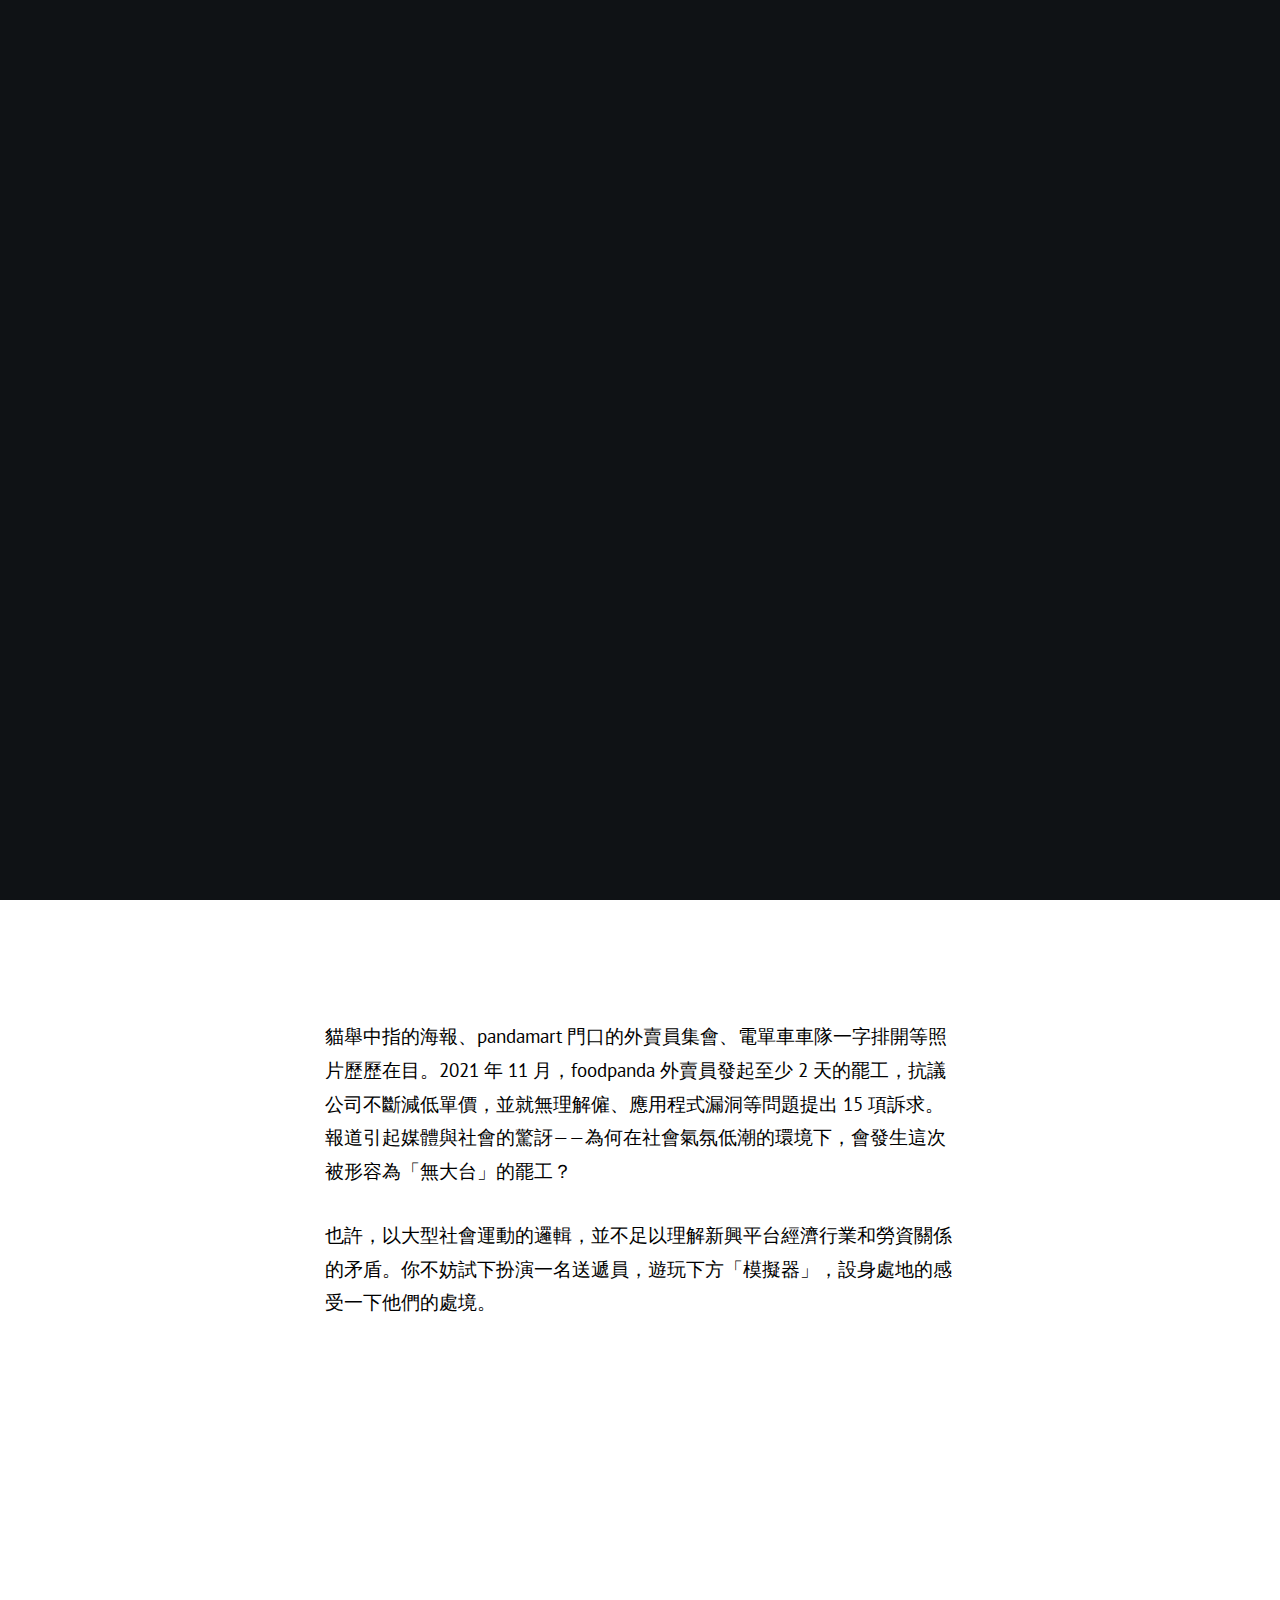
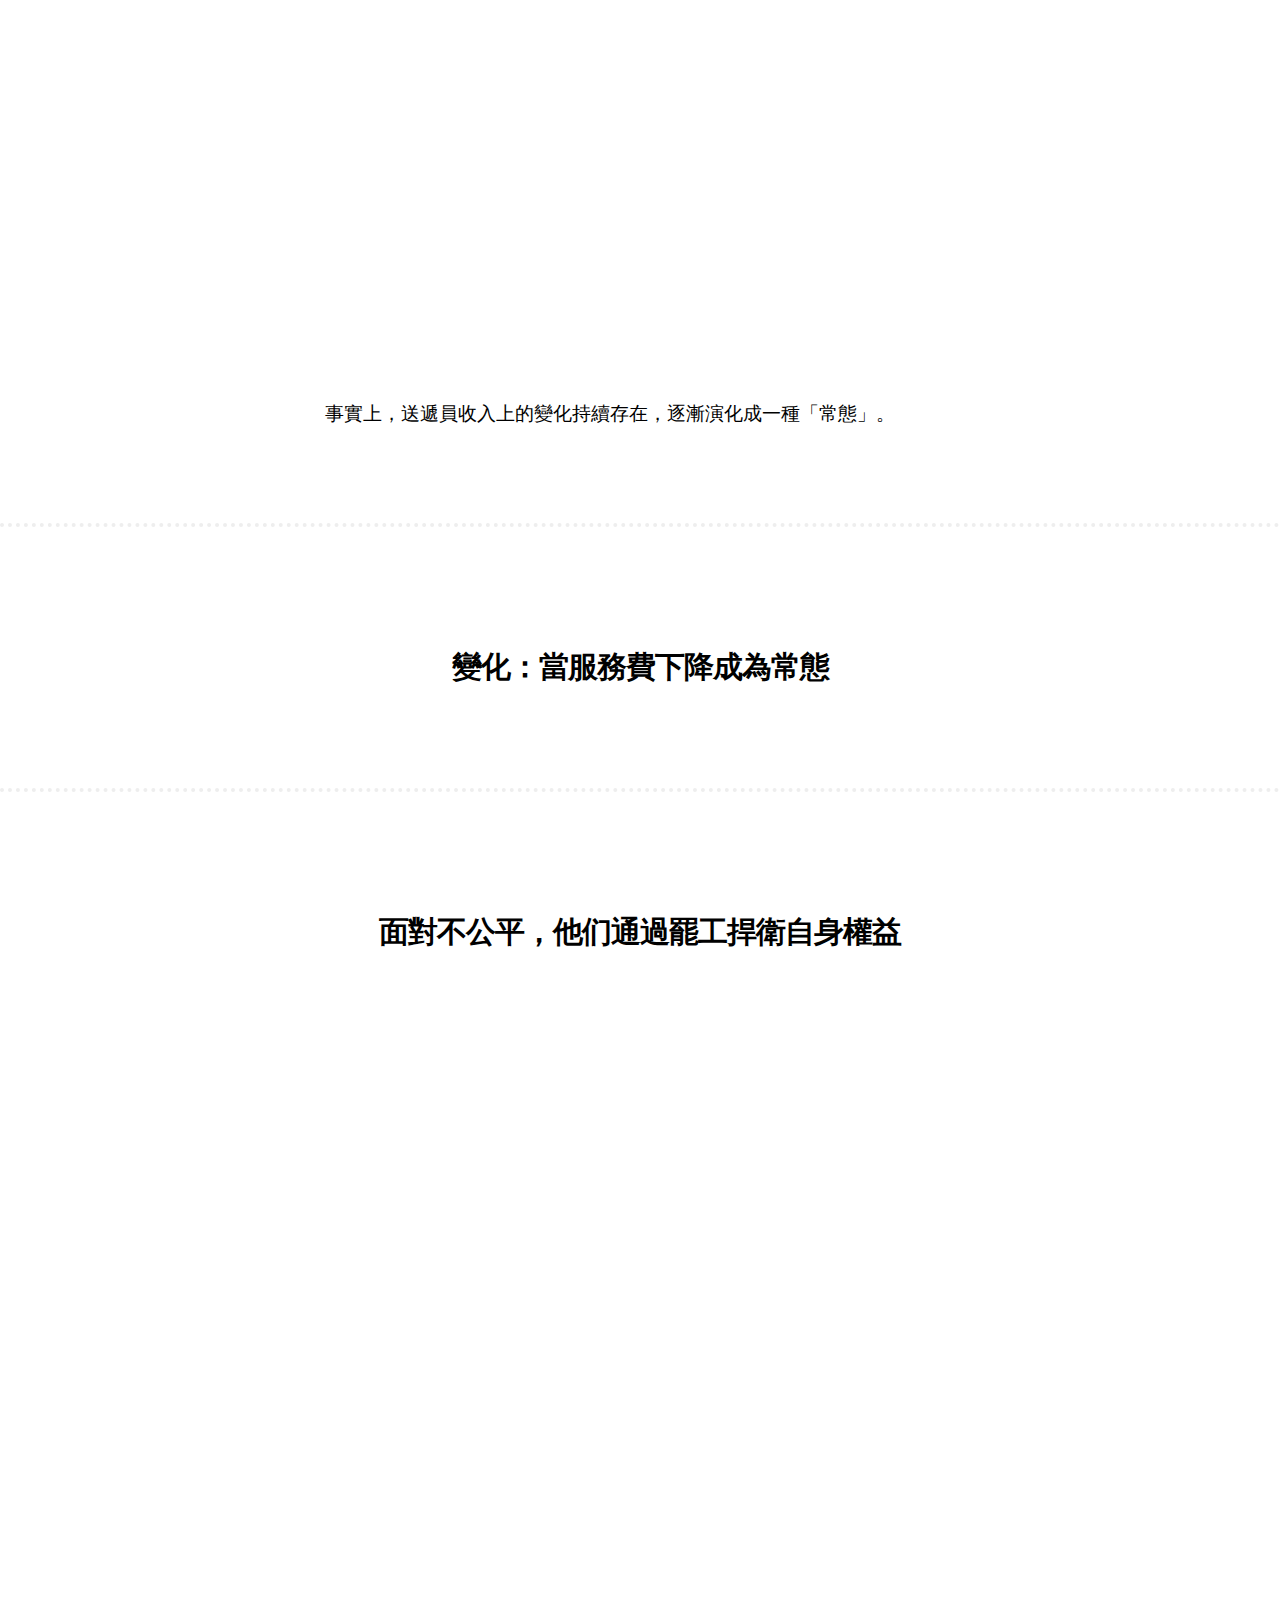
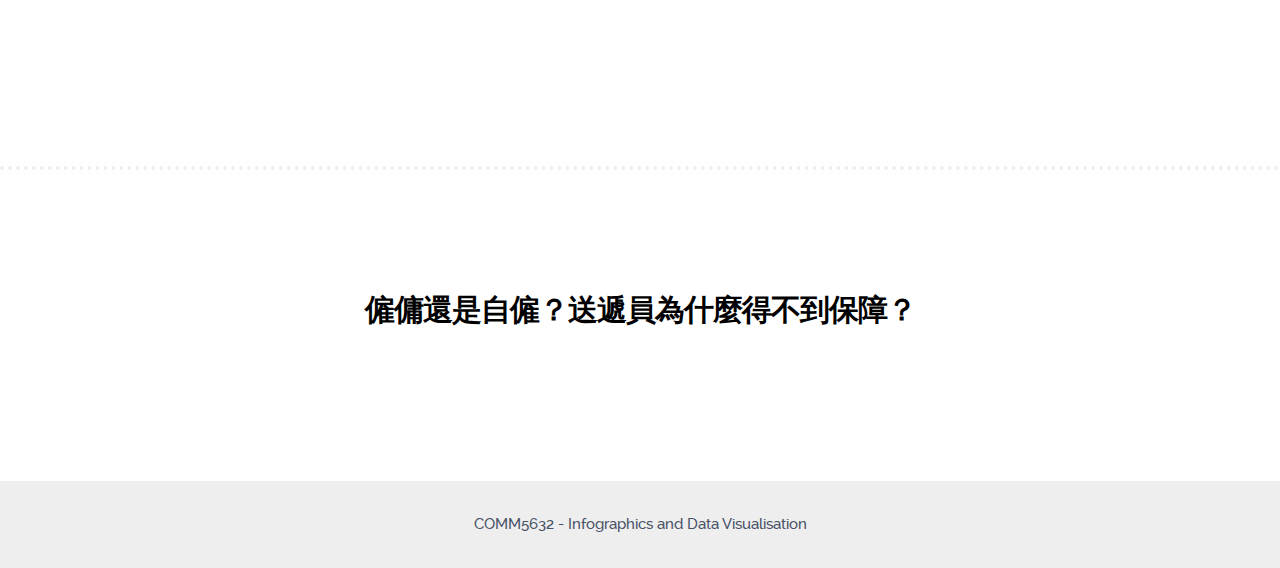
==== index.html @ 18349837 "Update index.html" ====
<!DOCTYPE html>
<html class="no-js" lang="en">

<head>

	<meta charset="utf-8">
	<title>僱傭還是自僱？香港外賣送遞員的辛酸淚 - COMM5631</title>

	<meta name="author" content="Randy Lin">
	<meta property="og:site_name" content="Data Story">
	<meta property="og:url"
		content="http://datastory.hkbu.edu.hk/2020/aftermath-chinas-cinemas-under-the-shadow-of-the-pandemic" />
	<meta property="og:type" content="website" />
	<meta property="og:title" content="Telling China's Story Well: Chinese Foreign Ministry Spokesperson on Twitter" />
	<meta property="og:description" content="By LIN Zhihuai" />
	<meta property="og:image"
		content="http://datastory.hkbu.edu.hk/2020/aftermath-chinas-cinemas-under-the-shadow-of-the-pandemic/images/cover.jpg" />
	<meta property="fb:app_id" content="656705894984384" />
	<meta name="viewport" content="width=device-width, initial-scale=1, maximum-scale=1">
	<meta property="article:published_time" content="2021-10-27T12:34:00+00:00" />

	<link rel="stylesheet" href="css/base.css">
	<link rel="stylesheet" href="css/main.css">
	<link rel="stylesheet" href="css/vendor.css">
	<link rel="stylesheet" type="text/css" href="css/zoom.css">
	<link rel="icon" href="favicon.ico" type="image/x-icon">

	<script src="js/modernizr.js"></script>
	<script src="js/embed.js"></script>


</head>

<body id="top">
	<div id="fb-root"></div>
	<script async defer crossorigin="anonymous"
		src="https://connect.facebook.net/en_US/sdk.js#xfbml=1&autoLogAppEvents=1&version=v9.0&appId=1224993834554436"
		nonce="DQpftfJB"></script>
	<header>

		<div class="row">

			<div class="logo">
				<a href="http://www.com.cuhk.edu.hk/en-GB/"></a>
			</div>

			<nav id="main-nav-wrap">
				<ul class="main-navigation">
					<li class="current"><a class="smoothscroll" href="#intro" title="">封面</a></li>
					<li><a class="smoothscroll" href="#one" title="">送遞員模擬</a></li>
					<li><a class="smoothscroll" href="#two" title="">變化</a></li>
					<li><a class="smoothscroll" href="#three" title="">反抗</a></li>
					<li><a class="smoothscroll" href="#four" title="">僱傭還是自僱？</a></li>
				</ul>
			</nav>

			<a class="menu-toggle" href="#"><span>Menu</span></a>

		</div>

	</header>

	<section id="intro">

		<div class="shadow-overlay"></div>

		<div class="intro-content">
			<div class="row">

				<div class="col-twelve">

					<h1>僱傭還是自僱？香港外賣送遞員的辛酸淚</h1>
					<h5>陳沁鈴 林知懷 王語欣 吴笛 徐琳璧</h5>
					<div class="fb-like"
						data-href="http://datastory.hkbu.edu.hk/2020/aftermath-chinas-cinemas-under-the-shadow-of-the-pandemic/"
						data-width="" data-layout="button_count" data-action="like" data-size="small" data-share="true">
					</div>
				</div>

			</div>
		</div>

	</section>

	<section id="one">

		<div class="row section-intro">
			<div class="col-twelve">

				<p class="lead">貓舉中指的海報、pandamart 門口的外賣員集會、電單車車隊一字排開等照片歷歷在目。2021 年 11 月，foodpanda 外賣員發起至少 2
					天的罷工，抗議公司不斷減低單價，並就無理解僱、應用程式漏洞等問題提出 15 項訴求。報道引起媒體與社會的驚訝——為何在社會氣氛低潮的環境下，會發生這次被形容為「無大台」的罷工？
				</p>

				<p class="lead">
					也許，以大型社會運動的邏輯，並不足以理解新興平台經濟行業和勞資關係的矛盾。你不妨試下扮演一名送遞員，遊玩下方「模擬器」，設身處地的感受一下他們的處境。
				</p>

				<iframe src="https://randylin.h5p.com/content/1291608881525326249/embed" aria-label="模擬外賣員" width="1088"
					height="637" frameborder="0" allowfullscreen="allowfullscreen"
					allow="autoplay *; geolocation *; microphone *; camera *; midi *; encrypted-media *"></iframe>
				<script src="https://randylin.h5p.com/js/h5p-resizer.js" charset="UTF-8"></script>

				<p class="lead">
					事實上，送遞員收入上的變化持續存在，逐漸演化成一種「常態」。
				</p>
			</div>
		</div>

	</section>

	<section id="two">

		<div class="row section-intro">
			<div class="col-twelve">
				<h1>變化：當服務費下降成為常態</h1>
				<br>
				<div class="infogram-embed" data-id="16311833-2bc9-4b26-8f41-bc69bd7d87a3" data-type="interactive"
					data-title="Step by Step Charts"></div>
				<script>!function (e, i, n, s) { var t = "InfogramEmbeds", d = e.getElementsByTagName("script")[0]; if (window[t] && window[t].initialized) window[t].process && window[t].process(); else if (!e.getElementById(n)) { var o = e.createElement("script"); o.async = 1, o.id = n, o.src = "https://e.infogram.com/js/dist/embed-loader-min.js", d.parentNode.insertBefore(o, d) } }(document, 0, "infogram-async");</script>
				<!-- <div
					style="padding:8px 0;font-family:Arial!important;font-size:13px!important;line-height:15px!important;text-align:center;border-top:1px solid #dadada;margin:0 30px">
				</div> -->

			</div>
		</div>

	</section>


	<section id="three">

		<div class="row section-intro">

			<h1>面對不公平，他们通過罷工捍衛自身權益</h1>
			<br>
			<iframe
				src='https://cdn.knightlab.com/libs/timeline3/latest/embed/index.html?source=1J2VkcmxnCBwGim3jBExN7OBSjuhw9lRt53GFhdm9Dqs&font=Default&lang=zh-cn&initial_zoom=2&height=650'
				width='100%' height='650' webkitallowfullscreen mozallowfullscreen allowfullscreen
				frameborder='0'></iframe>

			<div class="row section-intro">


				<div class="col-twelve">


					<div class="infogram-embed" data-id="188a8aa7-90f1-462f-a92f-d39cf5b9ee73" data-type="interactive"
						data-title="Part3 反抗"></div>
					<script>!function (e, i, n, s) { var t = "InfogramEmbeds", d = e.getElementsByTagName("script")[0]; if (window[t] && window[t].initialized) window[t].process && window[t].process(); else if (!e.getElementById(n)) { var o = e.createElement("script"); o.async = 1, o.id = n, o.src = "https://e.infogram.com/js/dist/embed-loader-min.js", d.parentNode.insertBefore(o, d) } }(document, 0, "infogram-async");</script>
					<!-- <div
						style="padding:8px 0;font-family:Arial!important;font-size:13px!important;line-height:15px!important;text-align:center;border-top:1px solid #dadada;margin:0 30px">
					</div> -->

				</div>

			</div>
	</section>

	<section id="four">

		<div class="row section-intro">
			<h1>僱傭還是自僱？送遞員為什麼得不到保障？</h1>
			<br>
			<div class="col-twelve">
				<div class="col-twelve">

					<div class="infogram-embed" data-id="458dc11c-19b7-4047-8942-a742730afc98" data-type="interactive"
						data-title="Pie Chart Dashboard"></div>
					<script>!function (e, i, n, s) { var t = "InfogramEmbeds", d = e.getElementsByTagName("script")[0]; if (window[t] && window[t].initialized) window[t].process && window[t].process(); else if (!e.getElementById(n)) { var o = e.createElement("script"); o.async = 1, o.id = n, o.src = "https://e.infogram.com/js/dist/embed-loader-min.js", d.parentNode.insertBefore(o, d) } }(document, 0, "infogram-async");</script>
					<!-- <div
						style="padding:8px 0;font-family:Arial!important;font-size:13px!important;line-height:15px!important;text-align:center;border-top:1px solid #dadada;margin:0 30px">
					</div> -->
				</div>
			</div>
		</div>

	</section>


	<footer>

		<div class="footer-bottom">

			<div class="row">

				<div class="col-twelve">
					<div class="copyright">
						<span>COMM5632 - Infographics and Data Visualisation</span>
					</div>
				</div>

			</div>

		</div>

	</footer>

	<div id="preloader">
		<div id="loader"></div>
	</div>

	<script src="js/jquery-1.11.3.min.js"></script>
	<script src="js/jquery-migrate-1.2.1.min.js"></script>
	<script src="js/plugins.js"></script>
	<script src="js/main.js"></script>

	<script src="https://ajax.googleapis.com/ajax/libs/jquery/1.11.0/jquery.min.js"></script>
	<script src="https://netdna.bootstrapcdn.com/bootstrap/3.0.0/js/bootstrap.min.js"></script>
	<script src="js/zoom.js"></script>

</body>

</html>
---- css/base.css ----
html {
	font-family: sans-serif;
	-ms-text-size-adjust: 100%;
	-webkit-text-size-adjust: 100%;
}
body {
	margin: 0;
}
article,
aside,
details,
figcaption,
figure,
footer,
header,
hgroup,
main,
menu,
nav,
section,
summary {
	display: block;
}
audio, canvas, progress, video {
	display: inline-block;
	vertical-align: baseline;
}
audio:not([controls]) {
	display: none;
	height: 0;
}
[hidden], template {
	display: none;
}
a {
	background: transparent;
}
a:active, a:hover {
	outline: 0;
}
abbr[title] {
	border-bottom: 1px dotted;
}
b, strong {
	font-weight: bold;
}
dfn {
	font-style: italic;
}
h1 {
	font-size: 2em;
	margin: 0.67em 0;
}
mark {
	background: #ff0;
	color: #000;
}
small {
	font-size: 80%;
}
sub, sup {
	font-size: 75%;
	line-height: 0;
	position: relative;
	vertical-align: baseline;
}
sup {
	top: -0.5em;
}
sub {
	bottom: -0.25em;
}
img {
	border: 0;
}
svg:not(:root) {
	overflow: hidden;
}
figure {
	margin: 1em 40px;
}
hr {
	-moz-box-sizing: content-box;
	box-sizing: content-box;
	height: 0;
}
pre {
	overflow: auto;
}
code, kbd, pre, samp {
	font-family: monospace, monospace;
	font-size: 1em;
}
button, input, optgroup, select, textarea {
	color: inherit;
	font: inherit;
	margin: 0;
}
button {
	overflow: visible;
}
button, select {
	text-transform: none;
}
button,
html input[type="button"],
input[type="reset"],
input[type="submit"] {
	-webkit-appearance: button;
	cursor: pointer;
}
button[disabled], html input[disabled] {
	cursor: default;
}
button::-moz-focus-inner, input::-moz-focus-inner {
	border: 0;
	padding: 0;
}
input {
	line-height: normal;
}
input[type="checkbox"], input[type="radio"] {
	box-sizing: border-box;
	padding: 0;
}
input[type="number"]::-webkit-inner-spin-button,
input[type="number"]::-webkit-outer-spin-button {
	height: auto;
}
input[type="search"] {
	-webkit-appearance: textfield;
	-moz-box-sizing: content-box;
	-webkit-box-sizing: content-box;
	box-sizing: content-box;
}
input[type="search"]::-webkit-search-cancel-button,
input[type="search"]::-webkit-search-decoration {
	-webkit-appearance: none;
}
fieldset {
	border: 1px solid #c0c0c0;
	margin: 0 2px;
	padding: 0.35em 0.625em 0.75em;
}
legend {
	border: 0;
	padding: 0;
}
textarea {
	overflow: auto;
}
optgroup {
	font-weight: bold;
}
table {
	border-collapse: collapse;
	border-spacing: 0;
}
td, th {
	padding: 0;
}

/** 
 * ===================================================================
 * basic/base setup styles 
 *
 * ------------------------------------------------------------------- 
 */

html {
	font-size: 62.5%;
	box-sizing: border-box;
}
*, *::before, *::after {
	box-sizing: inherit;
}
body {
	font-weight: normal;
	line-height: 1;
	text-rendering: optimizeLegibility;
	word-wrap: break-word;
	-webkit-overflow-scrolling: touch;
	-webkit-text-size-adjust: none;
}
body, input, button {
	-moz-osx-font-smoothing: grayscale;
	-webkit-font-smoothing: antialiased;
}

/**
 * Media
 * -
 */

img, video {
	max-width: 100%;
	height: auto;
}

/**
 * Typography resets
 * -
 */

div, dl, dt, dd, ul, ol, li, h1, h2, h3, h4, h5, h6, pre, form, p, blockquote, th, td {
	margin: 0;
	padding: 0;
}
h1, h2, h3, h4, h5, h6 {
	-webkit-font-variant-ligatures: common-ligatures;
	-moz-font-variant-ligatures: common-ligatures;
	font-variant-ligatures: common-ligatures;
	text-rendering: optimizeLegibility;
}
em, i {
	font-style: italic;
	line-height: inherit;
}
strong, b {
	font-weight: bold;
	line-height: inherit;
}
small {
	font-size: 60%;
	line-height: inherit;
}
ol, ul {
	list-style: none;
}
li {
	display: block;
}

/**
 * links
 * -
 */

a {
	text-decoration: none;
	line-height: inherit;
}
a img {
	border: none;
}

/**
 * inputs
 * -
 */

fieldset {
	margin: 0;
	padding: 0;
}
input[type="email"],
input[type="number"],
input[type="search"],
input[type="text"],
input[type="tel"],
input[type="url"],
input[type="password"],
textarea {
	-webkit-appearance: none;
	-moz-appearance: none;
	-ms-appearance: none;
	-o-appearance: none;
	appearance: none;
}

/** 
 * ===================================================================
 * grid
 *
 * ------------------------------------------------------------------- 
 */

.row {
	width: 94%;
	max-width: 1140px;
	margin: 0 auto;
}
.row:before, .row:after {
	content: "";
	display: table;
}
.row:after {
	clear: both;
}
.row .row {
	width: auto;
	max-width: none;
	margin-left: -20px;
	margin-right: -20px;
}
[class*="col-"], .bgrid {
	float: left;
}
[class*="col-"] + [class*="col-"]:last-child {
	float: right;
}
[class*="col-"] {
	padding: 0 20px;
}
.col-one {
	width: 8.33333%;
}
.col-two, .col-1-6 {
	width: 16.66667%;
}
.col-three, .col-1-4 {
	width: 25%;
}
.col-four, .col-1-3 {
	width: 33.33333%;
}
.col-five {
	width: 41.66667%;
}
.col-six, .col-1-2 {
	width: 50%;
}
.col-seven {
	width: 58.33333%;
}
.col-eight, .col-2-3 {
	width: 66.66667%;
}
.col-nine, .col-3-4 {
	width: 75%;
}
.col-ten, .col-5-6 {
	width: 83.33333%;
}
.col-eleven {
	width: 91.66667%;
}
.col-twelve, .col-full {
	width: 100%;
}
.col-twenty {
	width: 150%;
}

/**
 * small screens
 * --------------------------------------------------------------- 
 */

@media screen and (max-width:1024px) {
	.row .row {
		margin-left: -18px;
		margin-right: -18px;
	}
	[class*="col-"] {
		padding: 0 18px;
	}
}

/**
 * tablets
 * --------------------------------------------------------------- 
 */

@media screen and (max-width:768px) {
	.row {
		width: auto;
		padding-left: 0;
		padding-right: 0;
	}
	.row .row {
		padding-left: 0;
		padding-right: 0;
		margin-left: -15px;
		margin-right: -15px;
	}
	[class*="col-"] {
		padding: 0 15px;
	}
	.tab-1-4 {
		width: 25%;
	}
	.tab-1-3 {
		width: 33.33333%;
	}
	.tab-1-2 {
		width: 50%;
	}
	.tab-2-3 {
		width: 66.66667%;
	}
	.tab-3-4 {
		width: 75%;
	}
	.tab-full {
		width: 100%;
	}
}

/**
 * large mobile devices
 * --------------------------------------------------------------- 
 */

@media screen and (max-width:600px) {
	.row {
		padding-left: 0;
		padding-right: 0;
	}
	.row .row {
		margin-left: -10px;
		margin-right: -10px;
	}
	[class*="col-"] {
		padding: 0 10px;
	}
	.mob-1-4 {
		width: 25%;
	}
	.mob-1-2 {
		width: 50%;
	}
	.mob-3-4 {
		width: 75%;
	}
	.mob-full {
		width: 100%;
	}
}

/**
 * small mobile devices
 * --------------------------------------------------------------- 
 */

@media screen and (max-width:400px) {
	.row {
		padding-left: 0;
		padding-right: 0;
	}
	.row .row {
		padding-left: 0;
		padding-right: 0;
		margin-left: 0;
		margin-right: 0;
	}
	[class*="col-"] {
		width: 100% !important;
		float: none !important;
		clear: both !important;
		margin-left: 0;
		margin-right: 0;
		padding: 0;
	}
	[class*="col-"] + [class*="col-"]:last-child {
		float: none;
	}
}

/** 
 * ===================================================================
 * block grids 
 *
 * ------------------------------------------------------------------- 
 */

.block-1-6 .bgrid {
	width: 16.66667%;
}
.block-1-4 .bgrid {
	width: 25%;
}
.block-1-3 .bgrid {
	width: 33.33333%;
}
.block-1-2 .bgrid {
	width: 50%;
}

/**
 * Clearing for block grid columns. Allow columns with 
 * different heights to align properly.
 */

.block-1-6 .bgrid:nth-child(6n+1),
.block-1-4 .bgrid:nth-child(4n+1),
.block-1-3 .bgrid:nth-child(3n+1),
.block-1-2 .bgrid:nth-child(2n+1) {
	clear: both;
}

/**
 * small screens
 * --------------------------------------------------------------- 
 */
@media screen and (max-width:1024px) {
	.block-s-1-6 .bgrid {
		width: 16.66667%;
	}
	.block-s-1-4 .bgrid {
		width: 25%;
	}
	.block-s-1-3 .bgrid {
		width: 33.33333%;
	}
	.block-s-1-2 .bgrid {
		width: 50%;
	}
	.block-s-full .bgrid {
		width: 100%;
		clear: both;
	}
	[class*="block-s-"] .bgrid:nth-child(n) {
		clear: none;
	}
	.block-s-1-6 .bgrid:nth-child(6n+1),
	.block-s-1-4 .bgrid:nth-child(4n+1),
	.block-s-1-3 .bgrid:nth-child(3n+1),
	.block-s-1-2 .bgrid:nth-child(2n+1) {
		clear: both;
	}
}

/**
 * tablets
 * --------------------------------------------------------------- 
 */
@media screen and (max-width:768px) {
	.block-tab-1-6 .bgrid {
		width: 16.66667%;
	}
	.block-tab-1-4 .bgrid {
		width: 25%;
	}
	.block-tab-1-3 .bgrid {
		width: 33.33333%;
	}
	.block-tab-1-2 .bgrid {
		width: 50%;
	}
	.block-tab-full .bgrid {
		width: 100%;
		clear: both;
	}
	[class*="tab-bgrid-"] .bgrid:nth-child(n) {
		clear: none;
	}
	.block-tab-1-6 .bgrid:nth-child(6n+1),
	.block-tab-1-4 .bgrid:nth-child(4n+1),
	.block-tab-1-3 .bgrid:nth-child(3n+1),
	.block-tab-1-2 .bgrid:nth-child(2n+1) {
		clear: both;
	}
}

/**
 * mobile devices
 * --------------------------------------------------------------- 
 */
@media screen and (max-width:600px) {
	.block-mob-1-6 .bgrid {
		width: 16.66667%;
	}
	.block-mob-1-4 .bgrid {
		width: 25%;
	}
	.block-mob-1-3 .bgrid {
		width: 33.33333%;
	}
	.block-mob-1-2 .bgrid {
		width: 50%;
	}
	.block-mob-full .bgrid {
		width: 100%;
		clear: both;
	}
	[class*="mob-bgrid-"] .bgrid:nth-child(n) {
		clear: none;
	}
	.block-mob-1-6 .bgrid:nth-child(6n+1),
	.block-mob-1-4 .bgrid:nth-child(4n+1),
	.block-mob-1-3 .bgrid:nth-child(3n+1),
	.block-mob-1-2 .bgrid:nth-child(2n+1) {
		clear: both;
	}
}

/**
 * stack on small mobile devices
 * --------------------------------------------------------------- 
 */

@media screen and (max-width:400px) {
	.stack .bgrid {
		width: 100% !important;
		float: none !important;
		clear: both !important;
		margin-left: 0;
		margin-right: 0;
	}
}

/** 
 * ===================================================================
 * MISC 
 *
 * ------------------------------------------------------------------- 
 */

/**
 * Clearing - (http://nicolasgallagher.com/micro-clearfix-hack/
 * -
 */

.group:before, .group:after {
	content: "";
	display: table;
}
.group:after {
	clear: both;
}

/**
 * Misc Helper Styles 
 * -
 */
 
.hide { display: none; }
.invisible { visibility: hidden; }
.antialiased {
	-webkit-font-smoothing: antialiased;
	-moz-osx-font-smoothing: grayscale;
}
.remove-bottom { margin-bottom: 0; }
.half-bottom { margin-bottom: 1.5rem !important; }
.add-bottom { margin-bottom: 3rem !important; }
.no-border { border: none; }
.full-width { width: 100%; }
.text-center { text-align: center; }
.text-left { text-align: left; }
.text-right { text-align: right; }
.pull-left { float: left; }
.pull-right { float: right; }
.align-center {
	margin-left: auto;
	margin-right: auto;
	text-align: center;
}
---- css/main.css ----
@import url("fonts.css");
@import url("ionicons/css/ionicons.min.css");
@import url("micons/micons.css");

/** 
 * ===================================================================
 * base style overrides
 *
 * ------------------------------------------------------------------- 
 */

html {
	font-size: 10px;
}
@media only screen and (max-width:1024px) {
	html {
		font-size: 9.375px;
	}
}
@media only screen and (max-width:768px) {
	html {
		font-size: 10px;
	}
}
@media only screen and (max-width:400px) {
	html {
		font-size: 9.375px;
	}
}

html, body {
	height: 100%;
}
body {
	background: #eee;
	font-family: "merriweather-regular", serif;
	font-size: 1.6rem;
	line-height: 3rem;
	color: #737373;
}

/**
 * links 
 * -
 */

a, a:visited {
	color: #326891;
	-moz-transition: all 0.3s ease-in-out;
	-o-transition: all 0.3s ease-in-out;
	-webkit-transition: all 0.3s ease-in-out;
	-ms-transition: all 0.3s ease-in-out;
	transition: all 0.3s ease-in-out;
}
a:hover, a:focus {
	color: #ff7b29;
}

/**
 * typography  
 * -
 */

h1, h2, h3, h4, h5, h6, .h01, .h02, .h03, .h04, .h05, .h06 {
	font-family: "raleway-bold", sans-serif;
	color: #252525;
	font-style: normal;
	text-rendering: optimizeLegibility;
	margin-bottom: 2.1rem;
}
h3, .h03, h4, .h04 {
	margin-bottom: 1.8rem;
}
h5, .h05, h6, .h06 {
	font-family: "merriweather-rugular";
	margin-bottom: 1.2rem;
}

h1, .h01 {
	font-size: 3.1rem;
	line-height: 1.35;
	letter-spacing: -.1rem;
}
@media only screen and (max-width:600px) {
	h1, .h01 {
		font-size: 2.6rem;
		letter-spacing: -.07rem;
	}
}

h2, .h02 {
	font-size: 2.4rem;
	line-height: 1.25;
}
h3, .h03 {
	font-size: 2rem;
	line-height: 1.5;
}
h4, .h04 {
	font-size: 1.7rem;
	line-height: 1.76;
}
h5, .h05 {
	font-size: 1.4rem;
	line-height: 1.7;
	text-transform: uppercase;
	letter-spacing: .15rem;
}
h6, .h06 {
	font-size: 1.3rem;
	line-height: 1.85;
	text-transform: uppercase;
	letter-spacing: .15rem;
}

p img {
	margin-bottom: -3rem;
}
p.lead {
	font-family: "PT_Sans-regular", serif;
	font-size: 1.875rem;
	line-height: 1.8;
	text-align: left;
	color: #737373;
}

@media only screen and (max-width:768px) {
	p.lead {
		font-size: 1.5625rem;
	}
}

p.randy {
	font-family: "merriweather-regular", serif;
	font-size: 1.875rem;
	line-height: 1.8;
	text-align: left;
	color: #737373;
	margin-top: -3rem ;
}

@media only screen and (max-width:768px) {
	p.randy {
		font-size: 1.5625rem;
	}
}

p.randall {
	font-family: "merriweather-regular", serif;
	font-size: 1.875rem;
	line-height: 1.8;
	text-align: left;
	color: #000000;
	margin-bottom: -2.5rem ;
}

@media only screen and (max-width:768px) {
	p.randall {
		font-size: 1.5625rem;
	}
}
em, i, strong, b {
	font-size: 1.875rem;
	line-height: 1.8;
	font-style: normal;
	font-weight: normal;
}

@media only screen and (max-width:768px) {
	em, i, strong, b  {
		font-size: 1.5625rem;
	}
}

em, i {
	font-family: "merriweather-italic", serif;
}
strong, b {
	font-family: "merriweather-bold", serif;
}
small {
	font-size: 1.1rem;
	line-height: inherit;
}
blockquote {
	margin: 2rem 0;
	padding-left: 1rem;
	padding-right: 1rem;
	position: relative;
}
blockquote:before {
	/* content: "\201C"; */
	font-size: 8rem;
	line-height: 0px;
	margin: 0;
	color: #333;
	font-family: arial, sans-serif;
	position: absolute;
	top: 3rem;
	left: 0;
}
blockquote p {
	font-family: georgia, serif;
	font-style: italic;
	padding: 0;
	font-size: 2.5rem;
	line-height: 1.25;
}

@media only screen and (max-width:768px) {
	blockquote p {
		font-size: 1.9rem;
	}
}
blockquote cite {
	font-family: georgia, serif;
	display: block;
	font-size: 1.9rem;
	font-style: normal;
	line-height: 1.25;
}
blockquote cite:before {
	content: "\2014 \0020";
}
blockquote cite a, blockquote cite a:visited {
	color: #8d8d8d;
	border: none;
}

abbr {
	font-family: "merriweather-bold", serif;
	font-variant: small-caps;
	text-transform: lowercase;
	letter-spacing: .05rem;
	color: #8d8d8d;
}
var, kbd, samp, code, pre {
	font-family: Consolas, "Andale Mono", Courier, "Courier New", monospace;
}
pre {
	padding: 2.4rem 3rem 3rem;
	background: #F1F1F1;
}
code {
	font-size: 1.4rem;
	margin: 0 .2rem;
	padding: .3rem .6rem;
	white-space: nowrap;
	background: #F1F1F1;
	border: 1px solid #E1E1E1;
	border-radius: 3px;
}
pre > code {
	display: block;
	white-space: pre;
	line-height: 2;
	padding: 0;
	margin: 0;
}
pre.prettyprint > code {
	border: none;
}
del {
	text-decoration: line-through;
}
abbr[title], dfn[title] {
	border-bottom: 1px dotted;
	cursor: help;
}
mark {
	background: #FFF49B;
	color: #000;
}
hr {
	border: solid #cfcfd5;
	border-width: 1px 0 0;
	clear: both;
	margin: 2.4rem 0 1.5rem;
	height: 0;
}

/**
 * Lists  
 * -
 */

ol {
	list-style: decimal;
}
ul {
	list-style: disc;
}
li {
	display: list-item;
}
ol, ul {
	margin-left: 1.7rem;
}
ul li {
	padding-left: .4rem;
}
ul ul, ul ol, ol ol, ol ul {
	margin: .6rem 0 .6rem 1.7rem;
}
ul.disc li {
	display: list-item;
	list-style: none;
	padding: 0 0 0 .8rem;
	position: relative;
}
ul.disc li::before {
	content: "";
	display: inline-block;
	width: 8px;
	height: 8px;
	border-radius: 50%;
	background: #b42249;
	position: absolute;
	left: -17px;
	top: 11px;
	vertical-align: middle;
}
dt {
	margin: 0;
	color: #b42249;
}
dd {
	margin: 0 0 0 2rem;
}

/**
 * tables  
 * -
 */

table {
	border-width: 0;
	width: 100%;
	max-width: 100%;
	font-family: "raleway-regular", sans-serif;
}
th, td {
	padding: 1.5rem 3rem;
	text-align: left;
	border-bottom: 1px solid #E8E8E8;
}
th {
	color: #252525;
	font-family: "raleway-bold", sans-serif;
}
td {
	line-height: 1.5;
}
th:first-child, td:first-child {
	padding-left: 0;
}
th:last-child, td:last-child {
	padding-right: 0;
}
.table-responsive {
	overflow-x: auto;
	-webkit-overflow-scrolling: touch;
}

/**
 * Spacing  
 * -
 */

button, .button {
	margin-bottom: 1.2;
}
fieldset {
	margin-bottom: 1.5rem;
}
input,
textarea,
select,
pre,
blockquote,
figure,
table,
p,
ul,
ol,
dl,
form,
.fluid-video-wrapper,
.iw-custom-select {
	margin-bottom: 3rem;
	margin-left: 1.5rem;
	margin-right: 1rem;
}


/**
 * floated image  
 * -
 */

img.pull-right {
	margin: 1rem 0 0 1rem;
}
img.pull-left {
	margin: 1rem 1rem 0 0;
}


/**
 * block grids paddings 
 * -
 */

.bgrid {
	padding: 0 20px;
}
@media only screen and (max-width:1024px) {
	.bgrid {
		padding: 0 18px;
	}
}
@media only screen and (max-width:768px) {
	.bgrid {
		padding: 0 15px;
	}
}
@media only screen and (max-width:600px) {
	.bgrid {
		padding: 0 10px;
	}
}
@media only screen and (max-width:400px) {
	.bgrid {
		padding: 0;
	}
}


/** 
 * ===================================================================
 * preloader
 *
 * ------------------------------------------------------------------- 
 */

#preloader {
	position: fixed;
	top: 0;
	left: 0;
	right: 0;
	bottom: 0;
	background: #0F1215;
	z-index: 9999999;
	height: 100%;
	width: 100%;
}
.no-js #preloader, .oldie #preloader {
	display: none;
}
#loader {
	position: absolute;
	left: 50%;
	top: 50%;
	width: 60px;
	height: 60px;
	margin-left: -30px;
	margin-top: -30px;
	padding: 0;
	background-color: #b42249;
	border-radius: 100%;
	-webkit-animation: sk-scaleout 1.0s infinite ease-in-out;
	animation: sk-scaleout 1.0s infinite ease-in-out;
}
@-webkit-keyframes sk-scaleout {
	0% {
		-webkit-transform: scale(0);
	}
	100% {
		-webkit-transform: scale(1);
		opacity: 0;
	}
}
@keyframes sk-scaleout {
	0% {
		-webkit-transform: scale(0);
		transform: scale(0);
	}
	100% {
		-webkit-transform: scale(1);
		transform: scale(1);
		opacity: 0;
	}
}


/** 
 * ===================================================================
 * forms
 *
 * ------------------------------------------------------------------- 
 */

fieldset {
	border: none;
}
input[type="email"],
input[type="number"],
input[type="search"],
input[type="text"],
input[type="tel"],
input[type="url"],
input[type="password"],
textarea,
select {
	display: block;
	height: 6rem;
	padding: 1.5rem 2rem;
	border: 0;
	outline: none;
	vertical-align: middle;
	color: #737373;
	font-family: "merriweather-regular", sans-serif;
	font-size: 1.5rem;
	line-height: 3rem;
	border-radius: 3px;
	background: #FFFFFF;
	max-width: 100%;
	border: 1px solid #d5d5d5;
	-moz-transition: all 0.3s ease-in-out;
	-o-transition: all 0.3s ease-in-out;
	-webkit-transition: all 0.3s ease-in-out;
	-ms-transition: all 0.3s ease-in-out;
	transition: all 0.3s ease-in-out;
}
.ss-custom-select {
	position: relative;
	padding: 0;
	display: inline-block;
}
.ss-custom-select select {
	-webkit-appearance: none;
	-moz-appearance: none;
	-ms-appearance: none;
	-o-appearance: none;
	appearance: none;
	text-indent: 0.01px;
	text-overflow: '';
	margin: 0;
	line-height: 3rem;
	vertical-align: middle;
	padding-right: 4rem;
}
.ss-custom-select select option {
	padding-left: 2rem;
	padding-right: 2rem;
}
.ss-custom-select select::-ms-expand {
	display: none;
}
.ss-custom-select::after {
	content: '\f123';
	font-family: 'Ionicons';
	position: absolute;
	top: 50%;
	right: 18px;
	margin-top: -10px;
	bottom: auto;
	width: 20px;
	height: 20px;
	line-height: 20px;
	font-size: 15px;
	text-align: center;
	pointer-events: none;
	color: #252525;
}
textarea {
	min-height: 25rem;
}
input[type="email"]:focus,
input[type="number"]:focus,
input[type="search"]:focus,
input[type="text"]:focus,
input[type="tel"]:focus,
input[type="url"]:focus,
input[type="password"]:focus,
textarea:focus,
select:focus {
	color: #000000;
	background: #f4fffe;
	border: 1px solid #d2fef9;
}
label, legend {
	font-family: "merriweather-bold", sans-serif;
	font-size: 1.4rem;
	margin-bottom: .6rem;
	color: #404040;
	display: block;
}
label span, legend span {
	color: #b42249;
}
input[type="checkbox"], input[type="radio"] {
	display: inline;
}

/**
 * Style Placeholder Text  
 * -
 */

::-webkit-input-placeholder {
	color: #a1a1a1;
}
:-moz-placeholder {
	/* Firefox 18- */
	color: #a1a1a1;
}
::-moz-placeholder {
	/* Firefox 19+ */
	color: #a1a1a1;
}
:-ms-input-placeholder {
	color: #a1a1a1;
}
.placeholder {
	color: #a1a1a1 !important;
}


/** 
 * ===================================================================
 * buttons
 *
 * ------------------------------------------------------------------- 
 */

.button,
button,
input[type="submit"],
input[type="reset"],
input[type="button"] {
	display: inline-block;
	font-family: "raleway-bold", sans-serif;
	font-size: 1.6rem;
	height: 5rem;
	line-height: 5rem;
	padding: 0 3rem;
	margin: 0 .3rem 1rem 0;
	background: #d8d8d8;
	color: #252525;
	text-decoration: none;
	cursor: pointer;
	text-align: center;
	white-space: nowrap;
	border: none;
	border-radius: 1000px;
	-moz-transition: all 0.3s ease-in-out;
	-o-transition: all 0.3s ease-in-out;
	-webkit-transition: all 0.3s ease-in-out;
	-ms-transition: all 0.3s ease-in-out;
	transition: all 0.3s ease-in-out;
}
.button:hover,
button:hover,
input[type="submit"]:hover,
input[type="reset"]:hover,
input[type="button"]:hover,
.button:focus,
button:focus,
input[type="submit"]:focus,
input[type="reset"]:focus,
input[type="button"]:focus {
	background: #bebebe;
	color: #FFFFFF;
	outline: 0;
}

.button.button-primary,
button.button-primary,
input[type="submit"].button-primary,
input[type="reset"].button-primary,
input[type="button"].button-primary {
	background: #b42249;
	color: #FFFFFF;
}

.button.button-primary:hover,
button.button-primary:hover,
input[type="submit"].button-primary:hover,
input[type="reset"].button-primary:hover,
input[type="button"].button-primary:hover,
.button.button-primary:focus,
button.button-primary:focus,
input[type="submit"].button-primary:focus,
input[type="reset"].button-primary:focus,
input[type="button"].button-primary:focus {
	background: #04998a;
}
button.full-width, .button.full-width {
	width: 100%;
	margin-right: 0;
}
button.medium, .button.medium {
	height: 5.5rem !important;
	line-height: 5.5rem !important;
	padding: 0 1.8rem !important;
}
button.large, .button.large {
	height: 6rem !important;
	line-height: 6rem !important;
	padding: 0rem 3rem !important;
}
button.round, .button.round {
	padding-left: 3rem !important;
	padding-right: 3rem !important;
	border-radius: 1000px;
}
button.stroke, .button.stroke {
	background: transparent !important;
	border: 3px solid transparent;
	line-height: 4.4rem;
}
button::-moz-focus-inner, input::-moz-focus-inner {
	border: 0;
	padding: 0;
}

/** 
 * ===================================================================
 * common styles 
 *
 * ------------------------------------------------------------------- 
 */

.section-intro {
	max-width: 700px;
	text-align: center;
	margin-left: auto;
	margin-right: auto;
	margin-bottom: 5.2rem;
	position: relative;
}
.section-intro h1 {
	font-family: "PT_Sans-bold", serif;
	font-size: 3rem;
	color: #000000;
	line-height: 1.25;
	margin-bottom: 1.2rem;
	text-transform: uppercase; 
}
.section-intro h5 {
	color: rgba(56, 66, 78, 0.5);
	font-size: 1.6rem;
	line-height: 1.875;
	margin-bottom: 0.3rem;
	letter-spacing: .4rem;
}
.section-intro .lead {
	color: #000000;
}
.section-intro .with-bottom-line {
	position: relative;
	overflow: hidden;
}
.section-intro .with-bottom-line::after {
	display: block;
	background-color: #b42249;
	width: 120px;
	height: 3px;
	content: '\0020';
	position: absolute;
	left: 50%;
	bottom: 0;
	margin-left: -60px;
}
@media only screen and (max-width:600px) {
	section .h01 {
		font-size: 2.5rem;
	}
}

/**
 * responsive:
 * common styles
 * - 
 */

@media only screen and (max-width:768px) {
	.section-intro {
		max-width: 650px;
	}
	.section-intro h1 {
		font-size: 2.3rem;
	}
}
@media only screen and (max-width:600px) {
	.section-intro h1 {
		font-size: 2.3rem;
	}
	.section-intro h5 {
		font-size: 1.5rem;
		letter-spacing: .3rem;
	}
}
@media only screen and (max-width:400px) {
	.section-intro h1 {
		font-size: 2.3rem;
	}
}


/** 
 * ===================================================================
 * header styles 
 *
 * ------------------------------------------------------------------- 
 */

header {
	width: 100%;
	position: absolute;
	left: 0;
	top: 24px;
	z-index: 600;
	background: transparent;
	-moz-transition: all 0.3s ease-in-out;
	-o-transition: all 0.3s ease-in-out;
	-webkit-transition: all 0.3s ease-in-out;
	-ms-transition: all 0.3s ease-in-out;
	transition: all 0.3s ease-in-out;
}
header .row {
	width: auto;
	height: 66px;
	position: relative;
}

header .logo {
	margin-top: 2px;
	z-index: 600;
	position: absolute;
	left: 35px;
	top: 50%;
	-webkit-transform: translateY(-50%);
	-ms-transform: translateY(-50%);
	transform: translateY(-50%);
}
header .logo a {
	display: block;
	margin: 0;
	padding: 0;
	border: none;
	font: 0/0 a;
	text-shadow: none;
	color: transparent;
	width: 167.64px;
	height: 42px;
	background: url("../images/logo.png") no-repeat center;
	background-size: 167.64px 42px;
	-moz-transition: all 0.5s ease-in-out;
	-o-transition: all 0.5s ease-in-out;
	-webkit-transition: all 0.5s ease-in-out;
	-ms-transition: all 0.5s ease-in-out;
	transition: all 0.5s ease-in-out;
}
.sticky {
	position: fixed;
	background: #14171c;
	top: 0;
}
.sticky .logo a {
	width: 128.9231428572px;
	height: 32.3px;
	background-size: 128.9231428572px 32.3px;
}

/**
 * responsive:
 * header section
 * - 
 */

@media only screen and (max-width:768px) {
	header {
		top: 0;
		padding: 6px 0;
	}
	header .logo a {
		width: 151.6742857143px;
		height: 38px;
		background-size: 151.6742857143px 38px;
	}
}

/**
 * primary navigation
 * - 
 */

#main-nav-wrap, .main-navigation {
	margin: 0;
	padding: 0;
}

/* hide toggle button */
a.menu-toggle {
	display: none;
}

/* main-nav-wrap */
#main-nav-wrap {
	font-family: "raleway-heavy", sans-serif;
	font-size: 11.5px;
	text-transform: uppercase;
	letter-spacing: 1.5px;
	position: absolute;
	top: 0;
	right: 30px;
}
.main-navigation {
	min-height: 66px;
	display: inline-block;
	width: auto;
	text-align: left;
}
.main-navigation li {
	position: relative;
	display: inline-block;
	list-style: none;
	padding: 0;
	margin: 0;
	height: 66px;
}
.main-navigation li.current a {
	color: #FFFFFF;
}
.main-navigation li.current a::after {
	position: absolute;
	left: 50%;
	bottom: 0;
	width: 80%;
	height: 3px;
	-webkit-transform: translateX(-50%);
	-ms-transform: translateX(-50%);
	transform: translateX(-50%);
	background-color: #b42249;
	content: '\0020';
	display: block;
	-moz-transition: all 0.3s ease-in-out;
	-o-transition: all 0.3s ease-in-out;
	-webkit-transition: all 0.3s ease-in-out;
	-ms-transition: all 0.3s ease-in-out;
	transition: all 0.3s ease-in-out;
}
.main-navigation li.highlight a {
	color: #b42249;
}
.main-navigation li.with-sep a {
	position: relative;
	padding-left: 22px;
	margin-left: 8px;
}
.main-navigation li.with-sep a::before {
	position: absolute;
	left: 0;
	top: 50%;
	width: 1px;
	height: 20px;
	margin-top: -10px;
	background-color: rgba(255, 255, 255, 0.2);
	content: '\0020';
	display: block;
	-moz-transition: all 0.3s ease-in-out;
	-o-transition: all 0.3s ease-in-out;
	-webkit-transition: all 0.3s ease-in-out;
	-ms-transition: all 0.3s ease-in-out;
	transition: all 0.3s ease-in-out;
}

/* navigation links */
.main-navigation li a {
	display: block;
	padding: 18px 7px;
	line-height: 30px;
	text-decoration: none;
	text-align: left;
	color: #98999a;
	position: relative;
	-moz-transition: color 0.3s ease-in-out;
	-o-transition: color 0.3s ease-in-out;
	-webkit-transition: color 0.3s ease-in-out;
	-ms-transition: color 0.3s ease-in-out;
	transition: color 0.3s ease-in-out;
}
.main-navigation li a:active {
	background-color: transparent !important;
}
.main-navigation li a:hover {
	color: #FFFFFF;
}

/**
 * mobile view - primary navigation
 * - 
 */

@media only screen and (max-width:768px) {
	#main-nav-wrap {
		display: block;
		width: 100%;
		position: absolute;
		top: 69px;
		right: 0;
	}
	a.menu-toggle {
		display: block;
		width: 40px;
		height: 40px;
		position: absolute;
		top: 50%;
		right: 30px;
		margin-top: -20px;
	}
	a.menu-toggle span {
		display: block;
		width: 24px;
		height: 3px;
		margin-top: -1.5px;
		position: absolute;
		right: 8px;
		top: 50%;
		bottom: auto;
		left: auto;
		background-color: white;
		-moz-transition: background 0.2s ease-in-out;
		-o-transition: background 0.2s ease-in-out;
		-webkit-transition: background 0.2s ease-in-out;
		-ms-transition: background 0.2s ease-in-out;
		transition: background 0.2s ease-in-out;
		font: 0/0 a;
		text-shadow: none;
		color: transparent;
	}
	a.menu-toggle span::before, a.menu-toggle span::after {
		content: '';
		width: 100%;
		height: 100%;
		position: absolute;
		background-color: inherit;
		left: 0;
		-moz-transition-duration: 0.2s, 0.2s;
		-o-transition-duration: 0.2s, 0.2s;
		-webkit-transition-duration: 0.2s, 0.2s;
		-ms-transition-duration: 0.2s, 0.2s;
		transition-duration: 0.2s, 0.2s;
		-moz-transition-delay: 0.2s, 0s;
		-o-transition-delay: 0.2s, 0s;
		-webkit-transition-delay: 0.2s, 0s;
		-ms-transition-delay: 0.2s, 0s;
		transition-delay: 0.2s, 0s;
	}
	a.menu-toggle span::before {
		top: -8px;
		-moz-transition-property: top, transform;
		-o-transition-property: top, transform;
		-webkit-transition-property: top, transform;
		-ms-transition-property: top, transform;
		transition-property: top, transform;
	}
	a.menu-toggle span::after {
		bottom: -8px;
		-moz-transition-property: bottom, transform;
		-o-transition-property: bottom, transform;
		-webkit-transition-property: bottom, transform;
		-ms-transition-property: bottom, transform;
		transition-property: bottom, transform;
	}
	.menu-toggle.is-clicked span {
		background-color: rgba(255, 255, 255, 0);
	}
	.menu-toggle.is-clicked span::before, .menu-toggle.is-clicked span::after {
		background-color: white;
		-moz-transition-delay: 0s, 0.2s;
		-o-transition-delay: 0s, 0.2s;
		-webkit-transition-delay: 0s, 0.2s;
		-ms-transition-delay: 0s, 0.2s;
		transition-delay: 0s, 0.2s;
	}
	.menu-toggle.is-clicked span::before {
		top: 0;
		-webkit-transform: rotate(45deg);
		-ms-transform: rotate(45deg);
		transform: rotate(45deg);
	}
	.menu-toggle.is-clicked span::after {
		bottom: 0;
		-webkit-transform: rotate(-45deg);
		-ms-transform: rotate(-45deg);
		transform: rotate(-45deg);
	}
	.main-navigation {
		background: #14171c;
		padding: 48px 42px 54px 42px;
		margin: 0;
		width: 100%;
		height: auto;
		clear: both;
		display: none;
	}
	.main-navigation > li {
		display: block;
		height: auto;
		text-align: left;
		border-bottom: 1px dotted rgba(200, 200, 200, 0.08);
		padding: 0;
	}
	.main-navigation > li:first-child {
		border-top: 1px dotted rgba(200, 200, 200, 0.08);
	}
	.main-navigation li a {
		display: block;
		color: #e6e6e6;
		width: auto;
		padding: 18px 0;
		line-height: 16px;
		border: none;
	}
	.main-navigation li a:hover {
		color: #b42249;
	}
	.main-navigation li.with-sep a {
		padding-left: 0;
		margin-left: 0;
	}
	.main-navigation li.with-sep a::before {
		display: none;
	}
	.main-navigation li.current > a {
		background: none;
		color: #b42249;
	}
	.main-navigation li.current > a:after {
		display: none;
	}
}

/**
 * make sure the menu is visible on larger screens
 * -
 */

@media only screen and (min-width:769px) {
	#main-nav-wrap ul.main-navigation {
		display: block !important;
	}
}


/** 
 * ===================================================================
 * intro section
 *
 * ------------------------------------------------------------------- 
 */

#intro {
	background: #14181E url(../images/intro-bg.jpg) no-repeat center;
	-webkit-background-size: cover;
	-moz-background-size: cover;
	background-size: cover;
	width: 100%;
	height: 100%;
	min-height: 720px;
	display: table;
	position: relative;
}
.shadow-overlay {
	position: absolute;
	top: 0;
	left: 0;
	width: 100%;
	height: 100%;
	background: -moz-linear-gradient(top, rgba(0, 0, 0, 0.45) 0%, rgba(0, 0, 0, 0.25) 25%, transparent 56%);  /* FF3.6-15 */
	background: -webkit-linear-gradient(top, rgba(0, 0, 0, 0.45) 0%, rgba(0, 0, 0, 0.25) 25%, transparent 56%);  /* Chrome10-25,Safari5.1-6 */
	background: linear-gradient(to bottom, rgba(0, 0, 0, 0.45) 0%, rgba(0, 0, 0, 0.25) 25%, transparent 56%);  /* W3C, IE10+, FF16+, Chrome26+, Opera12+, Safari7+ */
	filter: progid:DXImageTransform.Microsoft.gradient(startColorstr='#73000000', endColorstr='#00000000', GradientType=0);  /* IE6-9 */
}
.intro-content {
	display: table-cell;
	vertical-align: middle;
	text-align: center;
	-webkit-transform: translateY(-1.2rem);
	-ms-transform: translateY(-1.2rem);
	transform: translateY(-1.2rem);
}
.intro-content h1 {
	color: #FFFFFF;
	font-family: "PT_Sans-bold", serif;
	font-size: 3.2rem;
	line-height: 1.334;
	max-width: 800px;
	text-transform: uppercase;
	margin-left: auto;
	margin-right: auto;
}
.intro-content h5 {
	color: rgba(255, 255, 255, 0.6);
	font-family: "PT_Sans-bold", serif;
	font-size: 1rem;
	line-height: 1.667;
	margin-bottom: 0.6rem;
	text-transform: uppercase;
	letter-spacing: .25rem;
}
.intro-content .video-link a {
	display: inline-block;
	width: 90px;
	height: 90px;
	margin-bottom: 4.2rem;
	outline: none;
}
.intro-content .button {
	border-color: #FFFFFF;
	color: #FFFFFF;
	height: 6.6rem;
	line-height: 6rem;
	padding: 0 3rem !important;
	margin-top: 1.8rem;
	font-family: "raleway-heavy", sans-serif;
	font-size: 1.4rem;
	text-transform: uppercase;
	letter-spacing: .4rem;
}
.intro-content .button:hover, .intro-content .button:focus {
	color: #b42249;
	border-color: #b42249;
}

/**
 * responsive:
 * intro
 * -
 */

@media only screen and (max-width:1024px) {
	.intro-content {
		-webkit-transform: translateY(0);
		-ms-transform: translateY(0);
		transform: translateY(0);
	}
	.intro-content h1 {
		font-size: 2.8rem;
		max-width: 700px;
	}
	.intro-content h5 {
		font-size: 1rem;
	}
	.intro-content .video-link a {
		width: 72px;
		height: 72px;
		margin-bottom: 3rem;
	}
}
@media only screen and (max-width:768px) {
	#intro {
		min-height: 660px;
	}
	.intro-content h1 {
		font-size: 2.7rem;
		max-width: 550px;
	}
	.intro-content h5 {
		font-size: 1rem;
		letter-spacing: .15rem;
	}
}
@media only screen and (max-width:600px) {
	#intro {
		min-height: 600px;
	}
	.intro-content h1 {
		font-size: 2.5rem;
		margin-bottom: .9rem;
	}
	.intro-content h5 {
		font-size: 0.9rem;
		letter-spacing: .15rem;
	}
	.intro-content .video-link a {
		width: 66px;
		height: 66px;
		margin-bottom: 1.5rem;
	}
}
@media only screen and (max-width:400px) {
	#intro {
		min-height: 550px;
	}
	.intro-content h1 {
		font-size: 2.4rem;
	}
	.intro-content h5 {
		font-size: 0.8rem;
		letter-spacing: .15rem;
	}
	.intro-content .video-link a {
		width: 60px;
		height: 60px;
	}
}

/**
 * video popup modal
 * - 
 */

.popup-modal {
	max-width: 800px;
	background: #FFFFFF;
	position: relative;
	margin: 0 auto;  /* close */
}
.popup-modal .close-popup {
	position: absolute;
	right: 0;
	top: -42px;
	cursor: pointer;
	display: block;
	width: 30px;
	height: 30px;
	color: rgba(255, 255, 255, 0.5);
	text-align: center;
	font: 0/0 a;
	text-shadow: none;
	color: transparent;
}
.popup-modal .close-popup::before {
	display: block;
	width: 30px;
	height: 30px;
	line-height: 30px;
	font-family: "Ionicons";
	content: "\f2d7";
	font-size: 21px;
	color: rgba(255, 255, 255, 0.5);
}

/**
 * responsive:
 * video popup modal
 * - 
 */

@media only screen and (max-width:900px) {
	.popup-modal {
		max-width: 700px;
	}
}
@media only screen and (max-width:768px) {
	.popup-modal {
		width: auto;
		margin: 0 20px;
	}
}

/**
 * transition effect for modal popup
 * - 
 */

/* overlay at start */
.mfp-fade.mfp-bg {
	opacity: 0;
	-moz-transition: all 0.3s ease-in-out;
	-o-transition: all 0.3s ease-in-out;
	-webkit-transition: all 0.3s ease-in-out;
	-ms-transition: all 0.3s ease-in-out;
	transition: all 0.3s ease-in-out;
}

/* overlay animate in */
.mfp-fade.mfp-bg.mfp-ready {
	opacity: 0.8;
}

/* overlay animate out */
.mfp-fade.mfp-bg.mfp-removing {
	opacity: 0;
}

/* content at start */
.mfp-fade.mfp-wrap .mfp-content {
	opacity: 0;
	-webkit-transform: translateY(-100%);
	-ms-transform: translateY(-100%);
	transform: translateY(-100%);
	-moz-transition: all 0.3s ease-in-out;
	-o-transition: all 0.3s ease-in-out;
	-webkit-transition: all 0.3s ease-in-out;
	-ms-transition: all 0.3s ease-in-out;
	transition: all 0.3s ease-in-out;
}

/* content animate in */
.mfp-fade.mfp-wrap.mfp-ready .mfp-content {
	opacity: 1;
	-webkit-transform: translateY(0);
	-ms-transform: translateY(0);
	transform: translateY(0);
}

/* content animate out */
.mfp-fade.mfp-wrap.mfp-removing .mfp-content {
	opacity: 0;
	-webkit-transform: translateY(-100%);
	-ms-transform: translateY(-100%);
	transform: translateY(-100%);
}


/** 
 * ===================================================================
 * one section
 *
 * ------------------------------------------------------------------- 
 */

#one {
	background: #FFFFFF;
	padding-top: 12rem;
	padding-bottom: 1rem;
	overflow: hidden;
	border-bottom: 4px dotted #eee;
}
.one-content {
	position: relative;
	text-align: center;
}
.one-content .right-side,
.one-content .left-side,
.one-content .image-part {
	width: 33.33333%;
	font-size: 15px;
	line-height: 27px;
}
.one-content .right-side, .one-content .left-side {
	padding: 0 6% 24px;
	position: absolute;
	top: 0;
}
.one-content .right-side {
	right: 0;
}
.one-content .left-side {
	left: 0;
}
.one-content .image-part {
	margin: 0 auto;
	height: 660px;
	background-image: url("../images/appdesign.jpg");
	background-repeat: no-repeat;
	background-position: center;
	-webkit-background-size: contain;
	-moz-background-size: contain;
	background-size: contain;
}
.one-content .item[data-item]::before {
	background: #38424e;
	color: #FFFFFF;
	border-radius: 100%;
	font-family: "montserrat-bold", sans-serif;
	content: attr(data-item);
	display: inline-block;
	font-size: 18px;
	height: 42px;
	width: 42px;
	line-height: 42px;
	text-align: center;
	vertical-align: middle;
	margin-bottom: 1.5rem;
}
.one-content h5 {
	color: #b42249;
	font-size: 1.6rem;
	line-height: 1.875;
	letter-spacing: .2rem;
	margin-bottom: .3rem;
}

/**
 * responsive:
 * one
 * -
 */

@media only screen and (max-width:1024px) {
	.one-content .right-side, .one-content .left-side {
		padding: 0 3% 24px;
		width: 35%;
	}
	.one-content .image-part {
		height: 600px;
		width: 30%;
	}
}
@media only screen and (max-width:768px) {
	#one {
		padding-bottom: 1rem;
	}
	.one-content .right-side, .one-content .left-side {
		position: static;
		width: 100%;
		max-width: 480px;
		font-size: 1.6rem;
		line-height: 3rem;
		margin-left: auto;
		margin-right: auto;
		padding-bottom: 0;
	}
	.one-content .image-part {
		width: 300px;
		position: absolute;
		bottom: -630px;
		left: 50%;
		margin-left: -150px;
	}
}
@media only screen and (max-width:400px) {
	#one {
		padding-bottom: 1rem;
	}
	.one-content .image-part {
		width: 230px;
		bottom: -540px;
		margin-left: -115px;
	}
}


/** 
 * ===================================================================
 * two section
 *
 * ------------------------------------------------------------------- 
 */

#two {
	background: #FFFFFF;
	-webkit-background-size: cover;
	-moz-background-size: cover;
	background-size: cover;
	padding-top: 12rem;
	padding-bottom: 1rem;
	border-bottom: 4px dotted #eee;
	/* color: white; */
}
#two .section-intro h1 {
	color: #000000;
}
#two .section-intro h5 {
	color: rgba(255, 255, 255, 0.5);
}
/* #two .section-intro p {
	color: #FFFFFF;
} */
.two-content {
	max-width: 1200px;
}
.two-list {
	margin-top: 1.2rem;
	text-align: center;
}
.two-list .feature {
	margin-bottom: 1.2rem;
	padding: 0 32px;
}
.two-list .icon {
	display: inline-block;
	margin-bottom: 2.1rem;
}
.two-list .icon i {
	font-size: 4.8rem;
}
.two-list .h05 {
	font-size: 1.7rem;
	line-height: 1.765;
	color: #b42249;
	margin-bottom: 1.8rem;
}

/**
 * responsive:
 * two
 * -
 */

@media only screen and (max-width:768px) {
	.two-content {
		max-width: 600px;
	}
	.two-list .feature {
		padding: 0 15px;
	}
}
@media only screen and (max-width:600px) {
	.two-list .feature {
		padding: 0 10px;
	}
}
@media only screen and (max-width:400px) {
	.two-list .feature {
		padding: 0;
	}
}


/** 
 * ===================================================================
 * three section
 *
 * ------------------------------------------------------------------- 
 */

#three {
	background: #FFFFFF;
	padding-top: 12rem;
	padding-bottom: 1rem;
	border-bottom: 4px dotted #eee;
}
.three-content {
	margin-top: 6.6rem;
	max-width: 1280px;
}
.three-content .bgrid {
	margin-bottom: 3.6rem;
}
.three-content .price-block {
	background-color: #FFFFFF;
	border-radius: 5px;
	overflow: hidden;
	text-align: center;
	box-shadow: 0 1px 2px rgba(0, 0, 0, 0.1);
}
.three-content .price-block .top-part,
.three-content .price-block .bottom-part {
	padding: 3.9rem 1.5rem;
}
.three-content .price-block .top-part {
	background: #58687b;
	color: #FFFFFF;
	padding-bottom: 2.4rem;
	position: relative;
}
.three-content .price-block .bottom-part {
	padding-top: 2.4rem;
	padding-left: 3rem;
	padding-right: 3rem;
}
.three-content .price-block .plan-title {
	color: #FFFFFF;
	padding-bottom: 2.4rem;
	margin-bottom: 1.2rem;
	font-size: 2.4rem;
	position: relative;
}
.three-content .price-block .plan-title::after {
	display: block;
	background-color: rgba(255, 255, 255, 0.3);
	width: 80px;
	height: 1px;
	content: '\0020';
	position: absolute;
	left: 50%;
	bottom: 0;
	margin-left: -40px;
}
.three-content .price-block .plan-price {
	font-family: "raleway-bold", sans-serif;
	font-size: 5rem;
	line-height: 1;
	margin-bottom: .6rem;
}
.three-content .price-block .plan-price sup {
	font-size: 2.4rem;
	top: -1.5rem;
	margin-right: 3px;
}
.three-content .price-block .price-month {
	margin-bottom: 1.2rem;
	font-family: "raleway-bold", sans-serif;
	font-size: 1.6rem;
}
.three-content .price-block .price-meta {
	color: rgba(255, 255, 255, 0.5);
	line-height: 1.8rem;
}
.three-content .price-block .button {
	color: #353F49;
	padding: 0 5rem;
	margin-left: auto;
	margin-right: auto;
}
.three-content .price-block .button:hover,
.three-content .price-block .button:focus {
	background: #58687b;
	color: #FFFFFF;
}
.three-content .price-block .two {
	list-style: none;
	font-family: "raleway-bold", sans-serif;
	font-size: 1.5rem;
	color: rgba(0, 0, 0, 0.4);
	margin: .6rem 0 1.8rem 0;
}
.three-content .price-block .two li {
	padding: .6rem 0;
	border-bottom: 1px solid #eee;
}
.three-content .price-block .two li strong {
	color: #353F49;
	font-family: "raleway-bold", serif;
	margin-right: 5px;
}
.three-content .price-block .two li:last-child {
	border: none;
}
.three-content .primary .top-part {
	background: #b42249;
}
.three-content .primary .top-part::before {
	content: attr(data-info);
	display: block;
	min-height: 48px;
	line-height: 48px;
	width: 75%;
	text-align: center;
	color: #FFFFFF;
	background: #38424e;
	font-family: "raleway-heavy", sans-serif;
	font-size: 1.2rem;
	text-transform: uppercase;
	letter-spacing: .15rem;
	position: absolute;
	bottom: -18px;
	left: 50%;
	-webkit-transform: translateX(-50%);
	-ms-transform: translateX(-50%);
	transform: translateX(-50%);
	z-index: 500;
	border-radius: 5px;
}

/**
 * responsive:
 * three
 * -
 */

@media only screen and (max-width:1140px) {
	.three-content {
		max-width: 800px;
	}
	.three-content .bgrid {
		width: 50%;
		clear: none;
	}
	.three-content .bgrid:nth-child(2n+1) {
		clear: both;
	}
}
@media only screen and (max-width:600px) {
	.three-content {
		max-width: 420px;
	}
	.three-content .bgrid {
		width: 100% !important;
		float: none !important;
		clear: both !important;
		margin-left: 0;
		margin-right: 0;
	}
}


/** 
 * ===================================================================
 * testimonials section
 *
 * ------------------------------------------------------------------- 
 */

#testimonials {
	padding-bottom: 3rem;
	position: relative;
	min-height: 25rem;
	width: 100%;
	overflow: hidden;
	text-align: center;
}
#testimonials .h01 {
	padding-bottom: 2.1rem;
	margin-bottom: 3.6rem;
	position: relative;
	color: #252525;
}
#testimonials .h01::after {
	display: block;
	background-color: #b42249;
	width: 120px;
	height: 3px;
	content: '\0020';
	position: absolute;
	left: 50%;
	bottom: 0;
	margin-left: -60px;
}
#testimonials .flex-container {
	width: 100%;
	max-width: 800px;
	margin: 0 auto;
}
#testimonial-slider {
	margin: 0 0 3rem 0;
	position: relative;
}
#testimonial-slider p {
	font-family: "raleway-medium", sans-serif;
	font-size: 2.5rem;
	line-height: 1.8;
	color: #8d8d8d;
}
#testimonial-slider p::before, #testimonial-slider p::after {
	display: inline;
	font-family: Arial, sans-serif;
	color: #c7c7c7;
	font-size: 6rem;
	line-height: 0;
	vertical-align: bottom;
	position: relative;
	top: -1.2rem;
}
#testimonial-slider p::before {
	margin-right: .5rem;
	content: '\201C';
}
#testimonial-slider p::after {
	margin-left: .5rem;
	content: '\201D';
}
#testimonial-slider .testimonial-author img {
	width: 8.2rem;
	height: 8.2rem;
	margin: 0 auto 1.2rem auto;
	display: block;
	border-radius: 50%;
	vertical-align: middle;
	border: 9px solid #eee;
}
#testimonial-slider .testimonial-author .author-info {
	display: inline-block;
	vertical-align: middle;
	text-align: center;
	font-family: "raleway-heavy", sans-serif;
	font-size: 1.5rem;
	letter-spacing: 2px;
	text-transform: uppercase;
	margin-bottom: 3rem;
	color: #252525;
}
#testimonial-slider .testimonial-author .author-info span {
	display: block;
	font-family: "raleway-semibold", sans-serif;
	font-size: 1.4rem;
	line-height: 2.1rem;
	letter-spacing: 0;
	text-transform: none;
	color: rgba(0, 0, 0, 0.4);
}

/* control nav */
#testimonials .flex-control-nav {
	width: 100%;
	text-align: center;
	display: block;
	position: absolute;
	bottom: -25px;
}
#testimonials .flex-control-nav li {
	margin: 0 6px;
	display: inline-block;
	zoom: 1;
}
#testimonials .flex-control-paging li a {
	width: 15px;
	height: 15px;
	display: block;
	border: 4px solid #8d8d8d;
	cursor: pointer;
	border-radius: 50%;
	font: 0/0 a;
	text-shadow: none;
	color: transparent;
}
#testimonials .flex-control-paging li a:hover {
	border: 4px solid #b42249;
}
#testimonials .flex-control-paging li a.flex-active {
	background: #b42249;
	border-color: #b42249;
	cursor: default;
}

/* direction nav */
#testimonials .flex-direction-nav li {
	padding: 0;
	z-index: 500;
	position: absolute;
	bottom: 0;
	margin-bottom: -57px;
}
#testimonials .flex-direction-nav li a {
	display: block;
	opacity: .8;
	font: 0/0 a;
	text-shadow: none;
	color: transparent;
}
#testimonials .flex-direction-nav li a.flex-prev::before,
#testimonials .flex-direction-nav li a.flex-next::after {
	display: block;
	background: #eee;
	color: #eee;
	border: 2px solid #eee;
	border-radius: 5px;
	font-family: "Ionicons";
	font-size: 25px;
	height: 48px;
	width: 48px;
	line-height: 48px;
	text-align: center;
	-moz-transition: all 0.3s ease-in-out;
	-o-transition: all 0.3s ease-in-out;
	-webkit-transition: all 0.3s ease-in-out;
	-ms-transition: all 0.3s ease-in-out;
	transition: all 0.3s ease-in-out;
}
#testimonials .flex-direction-nav li a.flex-prev::before {
	content: "\f2ca";
}
#testimonials .flex-direction-nav li a.flex-next::after {
	content: "\f30f";
}
#testimonials .flex-direction-nav li a.flex-next:hover::after,
#testimonials .flex-direction-nav li a.flex-prev:hover::before {
	background: #eee;
	color: #eee;
}
#testimonials .flex-direction-nav li.flex-nav-prev {
	left: 0;
}
#testimonials .flex-direction-nav li.flex-nav-next {
	right: 0;
}

/**
 * responsive:
 * testimonial slider
 * -
 */

@media only screen and (max-width:1024px) {
	#testimonials .flex-container {
		max-width: 600px;
	}
	#testimonial-slider p {
		font-size: 2.4rem;
	}
}
@media only screen and (max-width:768px) {
	#testimonials .flex-container {
		width: 100%;
	}
	#testimonial-slider p {
		font-size: 2.2rem;
	}
}
@media only screen and (max-width:600px) {
	#testimonials .flex-container {
		width: 100%;
	}
	#testimonial-slider p {
		font-size: 2rem;
	}
	#testimonial-slider p::before, #testimonial-slider p::after {
		top: -0.5rem;
	}
}
@media only screen and (max-width:400px) {
	#testimonials .flex-container {
		width: auto;
	}
	#testimonial-slider p {
		font-size: 1.8rem;
	}
}


/** 
 * ===================================================================
 * four section
 *
 * ------------------------------------------------------------------- 
 */

#four {
	background: #FFFFFF;
	padding-top: 12rem;
	padding-bottom: 6rem;
	/* border-bottom: 4px dotted #eee; */
}
.four-content {
	margin-top: 5.4rem;
	max-width: 1020px;
}
.four-content .bgrid {
	padding: 0 30px;
}

/**
 * responsive:
 * four
 * -
 */

@media only screen and (max-width:768px) {
	.four-content {
		max-width: 650px;
	}
}
@media only screen and (max-width:480px) {
	.four-content .bgrid {
		padding: 0 20px;
	}
}
@media only screen and (max-width:400px) {
	.four-content .bgrid {
		padding: 0;
	}
}


/** 
 * ===================================================================
 * ad-section
 *
 * ------------------------------------------------------------------- 
 */

.section-ads {
	margin-top: 4.8rem;
	padding-top: 6rem;
	max-width: 650px;
	border-top: 1px dotted rgba(0, 0, 0, 0.1);
	text-align: center;
}
.section-ads h2 a, .section-ads h2 a:visited {
	color: #252525;
}
.section-ads span {
	color: #326891;
}
.section-ads .button {
	background: #b42249;
	color: #FFFFFF;
}
.section-ads .button:hover, .section-ads .button:focus {
	background: #05ad9c;
}

/** 
 * ===================================================================
 * five section
 *
 * ------------------------------------------------------------------- 
 */

 #five {
	background: #FFFFFF;
	padding-top: 12rem;
	padding-bottom: 1rem;
}
.five-content {
	margin-top: 6.6rem;
	max-width: 1280px;
}
.five-content .bgrid {
	margin-bottom: 3.6rem;
}
.five-content .price-block {
	background-color: #FFFFFF;
	border-radius: 5px;
	overflow: hidden;
	text-align: center;
	box-shadow: 0 1px 2px rgba(0, 0, 0, 0.1);
}
.five-content .price-block .top-part,
.five-content .price-block .bottom-part {
	padding: 3.9rem 1.5rem;
}
.five-content .price-block .top-part {
	background: #58687b;
	color: #FFFFFF;
	padding-bottom: 2.4rem;
	position: relative;
}
.five-content .price-block .bottom-part {
	padding-top: 2.4rem;
	padding-left: 3rem;
	padding-right: 3rem;
}
.five-content .price-block .plan-title {
	color: #FFFFFF;
	padding-bottom: 2.4rem;
	margin-bottom: 1.2rem;
	font-size: 2.4rem;
	position: relative;
}
.five-content .price-block .plan-title::after {
	display: block;
	background-color: rgba(255, 255, 255, 0.3);
	width: 80px;
	height: 1px;
	content: '\0020';
	position: absolute;
	left: 50%;
	bottom: 0;
	margin-left: -40px;
}
.five-content .price-block .plan-price {
	font-family: "raleway-bold", sans-serif;
	font-size: 5rem;
	line-height: 1;
	margin-bottom: .6rem;
}
.five-content .price-block .plan-price sup {
	font-size: 2.4rem;
	top: -1.5rem;
	margin-right: 3px;
}
.five-content .price-block .price-month {
	margin-bottom: 1.2rem;
	font-family: "raleway-bold", sans-serif;
	font-size: 1.6rem;
}
.five-content .price-block .price-meta {
	color: rgba(255, 255, 255, 0.5);
	line-height: 1.8rem;
}
.five-content .price-block .button {
	color: #353F49;
	padding: 0 5rem;
	margin-left: auto;
	margin-right: auto;
}
.five-content .price-block .button:hover,
.five-content .price-block .button:focus {
	background: #58687b;
	color: #FFFFFF;
}
.five-content .price-block .two {
	list-style: none;
	font-family: "raleway-bold", sans-serif;
	font-size: 1.5rem;
	color: rgba(0, 0, 0, 0.4);
	margin: .6rem 0 1.8rem 0;
}
.five-content .price-block .two li {
	padding: .6rem 0;
	border-bottom: 1px solid #eee;
}
.five-content .price-block .two li strong {
	color: #353F49;
	font-family: "raleway-bold", serif;
	margin-right: 5px;
}
.five-content .price-block .two li:last-child {
	border: none;
}
.five-content .primary .top-part {
	background: #b42249;
}
.five-content .primary .top-part::before {
	content: attr(data-info);
	display: block;
	min-height: 48px;
	line-height: 48px;
	width: 75%;
	text-align: center;
	color: #FFFFFF;
	background: #38424e;
	font-family: "raleway-heavy", sans-serif;
	font-size: 1.2rem;
	text-transform: uppercase;
	letter-spacing: .15rem;
	position: absolute;
	bottom: -18px;
	left: 50%;
	-webkit-transform: translateX(-50%);
	-ms-transform: translateX(-50%);
	transform: translateX(-50%);
	z-index: 500;
	border-radius: 5px;
}

/**
 * responsive:
 * five
 * -
 */

@media only screen and (max-width:1140px) {
	.five-content {
		max-width: 800px;
	}
	.five-content .bgrid {
		width: 50%;
		clear: none;
	}
	.five-content .bgrid:nth-child(2n+1) {
		clear: both;
	}
}
@media only screen and (max-width:600px) {
	.five-content {
		max-width: 420px;
	}
	.five-content .bgrid {
		width: 100% !important;
		float: none !important;
		clear: both !important;
		margin-left: 0;
		margin-right: 0;
	}
}


/** 
 * ===================================================================
 * call-to-action section
 *
 * ------------------------------------------------------------------- 
 */

#cta {
	background: #b42249;
	padding-top: 7.2rem;
	padding-bottom: 9rem;
	text-align: center;
	color: #FFFFFF;
}
.cta-content {
	max-width: 740px;
	margin: 0 auto;
}
.cta-content h1 {
	color: #FFFFFF;
	margin-bottom: .6rem;
}
.cta-content p {
	color: rgba(255, 255, 255, 0.8);
}
.cta-content .stores {
	margin: 0;
	padding: 0;
	display: block;
}
.cta-content .stores li {
	padding: 0;
	display: inline-block;
}
.cta-content .stores li .button {
	background: #04a393;
	color: #FFFFFF;
	margin-right: 12px;
	display: block;
	line-height: 60px;
}
.cta-content .stores li .button:hover,
.cta-content .stores li .button:focus {
	background: #049485;
}
.cta-content .stores li .button i {
	font-size: 18px;
	line-height: inherit;
	margin-right: 8px;
}
.cta-content .stores li .button i.ion-social-windows {
	font-size: 15px;
}
.cta-content .stores li:last-child .button {
	margin-right: 0;
}

/**
 * responsive:
 * cta
 * -
 */

@media only screen and (max-width:650px) {
	.cta-content {
		max-width: 650px;
	}
	.cta-content .stores li {
		display: block;
	}
	.cta-content .stores li .button {
		width: 300px;
		display: block;
		margin-left: auto !important;
		margin-right: auto !important;
		margin-bottom: 1.8rem;
	}
	.cta-content .stores li .button::before {
		display: none;
	}
}
@media only screen and (max-width:600px) {
	.cta-content .stores li .button {
		width: 70%;
	}
}
@media only screen and (max-width:400px) {
	.cta-content .stores li .button {
		width: 80%;
	}
}


/** 
 * ===================================================================
 * footer
 *
 * ------------------------------------------------------------------- 
 */

footer {
	padding-bottom: 3rem;
	font-size: 1.5rem;
	line-height: 2.7rem;
	font-family: "raleway-medium", sans-serif;
	color: #465166;
}
footer a, footer a:visited {
	color: #b42249;
}
footer a:hover, footer a:focus {
	color: #FFFFFF;
}
footer h4 {
	border-bottom: 1px solid rgba(255, 255, 255, 0.03);
	padding-bottom: 1.2rem;
	margin-bottom: 1.2rem;
	color: #FFFFFF;
}
footer ul {
	margin-left: 0;
}
footer ul li {
	padding-left: 0;
}
.footer-main {
	padding-top: 6.6rem;
	padding-bottom: 4.2rem;
	background: #171b23;
}
.footer-main ul {
	font-size: 1.5rem;
}
.footer-main ul li {
	font-family: "raleway-bold", sans-serif;
	list-style: none;
}
.footer-main ul a, .footer-main ul a:visited {
	color: #465166;
}
.footer-main ul a:hover, .footer-main ul a:focus {
	color: #FFFFFF;
}
.footer-main .footer-logo {
	width: 162px;
	height: 39px;
	background: url("../images/footer-logo.png") no-repeat center;
	background-size: 162px 39px;
	margin: -.6rem 0 2.1rem -.3rem;
	display: block;
}
.footer-main .footer-subscribe p {
	margin-bottom: 1.2rem;
}
.footer-main .footer-subscribe .subscribe-form #mc-form {
	padding: 0;
}
.footer-main .footer-subscribe .subscribe-form input[type="email"] {
	padding: .6rem 2rem;
	border-radius: 5px;
	background: #232933;
	border: none;
	width: 100%;
	font-family: "raleway-regular", sans-serif;
	color: #bababa;
	margin-bottom: 1.8rem;
}
.footer-main .footer-subscribe .subscribe-form input[type="submit"] {
	display: none;
}
.footer-main .footer-subscribe .subscribe-form .subscribe-message {
	font-family: "raleway-bold", sans-serif;
	color: #FFFFFF;
}
.footer-main .footer-subscribe .subscribe-form .subscribe-message i {
	color: #ff7b29;
	margin-right: 5px;
}
.footer-main .footer-subscribe .subscribe-form ::-webkit-input-placeholder {
	color: #545454;
}
.footer-main .footer-subscribe .subscribe-form :-moz-placeholder {
	/* Firefox 18- */
	color: #545454;
}
.footer-main .footer-subscribe .subscribe-form ::-moz-placeholder {
	/* Firefox 19+ */
	color: #545454;
}
.footer-main .footer-subscribe .subscribe-form :-ms-input-placeholder {
	color: #545454;
}
.footer-main .footer-subscribe .subscribe-form .placeholder {
	color: #545454 !important;
}
.footer-bottom {
	margin-top: 3rem;
	text-align: center;
}
.footer-bottom .copyright span {
	display: inline-block;
}
.footer-bottom .copyright span::after {
	content: "|";
	display: inline-block;
	padding: 0 1rem 0 1.2rem;
	color: rgba(255, 255, 255, 0.1);
}
.footer-bottom .copyright span:last-child::after {
	display: none;
}

/**
 * responsive:
 * footer
 * -
 */

@media only screen and (max-width:768px) {
	.footer-main .footer-logo {
		margin-left: auto;
		margin-right: auto;
	}
	.footer-main .footer-info {
		text-align: center;
	}
}
@media only screen and (max-width:600px) {
	.footer-main .row {
		max-width: 420px;
	}
	.footer-main .footer-subscribe {
		text-align: center;
	}
	.footer-main .subscribe-form form input[type="email"] {
		margin-left: auto !important;
		margin-right: auto !important;
		text-align: center;
	}
	.footer-bottom {
		padding-bottom: .6rem;
	}
	.footer-bottom .copyright span {
		display: block;
	}
	.footer-bottom .copyright span::after {
		display: none;
	}
}
@media only screen and (max-width:400px) {
	.footer-main .site-links, .footer-main .social-links {
		text-align: center;
	}
	.footer-main .site-links h4, .footer-main .social-links h4 {
		border: none;
	}
	.footer-main ul {
		width: 80%;
		display: block;
		margin-left: auto;
		margin-right: auto;
	}
	.footer-main ul li a {
		display: block;
		border-bottom: 1px solid rgba(255, 255, 255, 0.03);
		padding: .6rem 0;
	}
	.footer-main ul li:first-child a {
		border-top: 1px solid rgba(255, 255, 255, 0.03);
	}
}

/**
 * go to top
 * -
 */

#go-top {
	position: fixed;
	bottom: 0;
	right: 0;
	z-index: 600;
	display: none;
}
#go-top a {
	text-decoration: none;
	border: 0 none;
	display: block;
	height: 66px;
	width: 60px;
	line-height: 66px;
	text-align: center;
	background: #048a7c;
	color: #FFFFFF;
	text-align: center;
	text-transform: uppercase;
	-moz-transition: all 0.3s ease-in-out;
	-o-transition: all 0.3s ease-in-out;
	-webkit-transition: all 0.3s ease-in-out;
	-ms-transition: all 0.3s ease-in-out;
	transition: all 0.3s ease-in-out;
}
#go-top a i {
	font-size: 20px;
	line-height: inherit;
}
#go-top a:hover {
	background: #ff7b29;
	color: #FFFFFF;
}

/*# sourceMappingURL=main.css.map */

.instagram-media {
    min-width: 235px !important;
	width: 90% !important;
	margin-bottom: 3rem;
}
---- css/vendor.css ----
/* reset */
.flex-container a:hover,
.flex-slider a:hover,
.flex-container a:focus,
.flex-slider a:focus {
  outline: none;
}

.slides,
.slides > li,
.flex-control-nav,
.flex-direction-nav {
  margin: 0;
  padding: 0;
  list-style: none;
}

.flex-pauseplay span {
  text-transform: capitalize;
}

/* base styles */
.flexslider {
  margin: 0;
  padding: 0;
}

.flexslider .slides > li {
  display: none;
  -webkit-backface-visibility: hidden;
}

.flexslider .slides img {
  width: 100%;
  display: block;
}

.flexslider .slides:after {
  content: "\0020";
  display: block;
  clear: both;
  visibility: hidden;
  line-height: 0;
  height: 0;
}

html[xmlns] .flexslider .slides {
  display: block;
}

* html .flexslider .slides {
  height: 1%;
}

.no-js .flexslider .slides > li:first-child {
  display: block;
}


/**
 * Magnific Popup CSS 
 * ===================================================================
 */
 
.mfp-bg {
  top: 0;
  left: 0;
  width: 100%;
  height: 100%;
  z-index: 1042;
  overflow: hidden;
  position: fixed;
  background: #0b0b0b;
  opacity: 0.8;
  filter: alpha(opacity=80);
}

.mfp-wrap {
  top: 0;
  left: 0;
  width: 100%;
  height: 100%;
  z-index: 1043;
  position: fixed;
  outline: none !important;
  -webkit-backface-visibility: hidden;
}

.mfp-container {
  text-align: center;
  position: absolute;
  width: 100%;
  height: 100%;
  left: 0;
  top: 0;
  padding: 0 8px;
  -webkit-box-sizing: border-box;
  -moz-box-sizing: border-box;
  box-sizing: border-box;
}

.mfp-container:before {
  content: '';
  display: inline-block;
  height: 100%;
  vertical-align: middle;
}

.mfp-align-top .mfp-container:before {
  display: none;
}

.mfp-content {
  position: relative;
  display: inline-block;
  vertical-align: middle;
  margin: 0 auto;
  text-align: left;
  z-index: 1045;
}

.mfp-inline-holder .mfp-content,
.mfp-ajax-holder .mfp-content {
  width: 100%;
  cursor: auto;
}

.mfp-ajax-cur {
  cursor: progress;
}

.mfp-zoom-out-cur, .mfp-zoom-out-cur .mfp-image-holder .mfp-close {
  cursor: -moz-zoom-out;
  cursor: -webkit-zoom-out;
  cursor: zoom-out;
}

.mfp-zoom {
  cursor: pointer;
  cursor: -webkit-zoom-in;
  cursor: -moz-zoom-in;
  cursor: zoom-in;
}

.mfp-auto-cursor .mfp-content {
  cursor: auto;
}

.mfp-close,
.mfp-arrow,
.mfp-preloader,
.mfp-counter {
  -webkit-user-select: none;
  -moz-user-select: none;
  user-select: none;
}

.mfp-loading.mfp-figure {
  display: none;
}

.mfp-hide {
  display: none !important;
}

.mfp-preloader {
  color: #CCC;
  position: absolute;
  top: 50%;
  width: auto;
  text-align: center;
  margin-top: -0.8em;
  left: 8px;
  right: 8px;
  z-index: 1044;
}

.mfp-preloader a {
  color: #CCC;
}

.mfp-preloader a:hover {
  color: #FFF;
}

.mfp-s-ready .mfp-preloader {
  display: none;
}

.mfp-s-error .mfp-content {
  display: none;
}

button.mfp-close,
button.mfp-arrow {
  overflow: visible;
  cursor: pointer;
  background: transparent;
  border: 0;
  -webkit-appearance: none;
  display: block;
  outline: none;
  padding: 0;
  z-index: 1046;
  -webkit-box-shadow: none;
  box-shadow: none;
}

button::-moz-focus-inner {
  padding: 0;
  border: 0;
}

.mfp-close {
  width: 44px;
  height: 44px;
  line-height: 44px;
  position: absolute;
  right: 0;
  top: 0;
  text-decoration: none;
  text-align: center;
  opacity: 0.65;
  filter: alpha(opacity=65);
  padding: 0 0 18px 10px;
  color: #FFF;
  font-style: normal;
  font-size: 28px;
  font-family: Arial, Baskerville, monospace;
}

.mfp-close:hover,
.mfp-close:focus {
  opacity: 1;
  filter: alpha(opacity=100);
}

.mfp-close:active {
  top: 1px;
}

.mfp-close-btn-in .mfp-close {
  color: #333;
}

.mfp-image-holder .mfp-close,
.mfp-iframe-holder .mfp-close {
  color: #FFF;
  right: -6px;
  text-align: right;
  padding-right: 6px;
  width: 100%;
}

.mfp-counter {
  position: absolute;
  top: 0;
  right: 0;
  color: #CCC;
  font-size: 12px;
  line-height: 18px;
  white-space: nowrap;
}

.mfp-arrow {
  position: absolute;
  opacity: 0.65;
  filter: alpha(opacity=65);
  margin: 0;
  top: 50%;
  margin-top: -55px;
  padding: 0;
  width: 90px;
  height: 110px;
  -webkit-tap-highlight-color: transparent;
}

.mfp-arrow:active {
  margin-top: -54px;
}

.mfp-arrow:hover,
.mfp-arrow:focus {
  opacity: 1;
  filter: alpha(opacity=100);
}

.mfp-arrow:before,
.mfp-arrow:after,
.mfp-arrow .mfp-b,
.mfp-arrow .mfp-a {
  content: '';
  display: block;
  width: 0;
  height: 0;
  position: absolute;
  left: 0;
  top: 0;
  margin-top: 35px;
  margin-left: 35px;
  border: medium inset transparent;
}

.mfp-arrow:after,
.mfp-arrow .mfp-a {
  border-top-width: 13px;
  border-bottom-width: 13px;
  top: 8px;
}

.mfp-arrow:before,
.mfp-arrow .mfp-b {
  border-top-width: 21px;
  border-bottom-width: 21px;
  opacity: 0.7;
}

.mfp-arrow-left {
  left: 0;
}

.mfp-arrow-left:after,
.mfp-arrow-left .mfp-a {
  border-right: 17px solid #FFF;
  margin-left: 31px;
}

.mfp-arrow-left:before,
.mfp-arrow-left .mfp-b {
  margin-left: 25px;
  border-right: 27px solid #3F3F3F;
}

.mfp-arrow-right {
  right: 0;
}

.mfp-arrow-right:after,
.mfp-arrow-right .mfp-a {
  border-left: 17px solid #FFF;
  margin-left: 39px;
}

.mfp-arrow-right:before,
.mfp-arrow-right .mfp-b {
  border-left: 27px solid #3F3F3F;
}

.mfp-iframe-holder {
  padding-top: 40px;
  padding-bottom: 40px;
}

.mfp-iframe-holder .mfp-content {
  line-height: 0;
  width: 100%;
  max-width: 900px;
}

.mfp-iframe-holder .mfp-close {
  top: -40px;
}

.mfp-iframe-scaler {
  width: 100%;
  height: 0;
  overflow: hidden;
  padding-top: 56.25%;
}

.mfp-iframe-scaler iframe {
  position: absolute;
  display: block;
  top: 0;
  left: 0;
  width: 100%;
  height: 100%;
  box-shadow: 0 0 8px rgba(0, 0, 0, 0.6);
  background: #000;
}

/* Main image in popup */
img.mfp-img {
  width: auto;
  max-width: 100%;
  height: auto;
  display: block;
  line-height: 0;
  -webkit-box-sizing: border-box;
  -moz-box-sizing: border-box;
  box-sizing: border-box;
  padding: 40px 0 40px;
  margin: 0 auto;
}

/* The shadow behind the image */
.mfp-figure {
  line-height: 0;
}

.mfp-figure:after {
  content: '';
  position: absolute;
  left: 0;
  top: 40px;
  bottom: 40px;
  display: block;
  right: 0;
  width: auto;
  height: auto;
  z-index: -1;
  box-shadow: 0 0 8px rgba(0, 0, 0, 0.6);
  background: #444;
}

.mfp-figure small {
  color: #BDBDBD;
  display: block;
  font-size: 12px;
  line-height: 14px;
}

.mfp-figure figure {
  margin: 0;
}

.mfp-bottom-bar {
  margin-top: -36px;
  position: absolute;
  top: 100%;
  left: 0;
  width: 100%;
  cursor: auto;
}

.mfp-title {
  text-align: left;
  line-height: 18px;
  color: #F3F3F3;
  word-wrap: break-word;
  padding-right: 36px;
}

.mfp-image-holder .mfp-content {
  max-width: 100%;
}

.mfp-gallery .mfp-image-holder .mfp-figure {
  cursor: pointer;
}

@media screen and (max-width: 800px) and (orientation: landscape), screen and (max-height: 300px) {
  /**
       * Remove all paddings around the image on small screen
       */
  .mfp-img-mobile .mfp-image-holder {
    padding-left: 0;
    padding-right: 0;
  }

  .mfp-img-mobile img.mfp-img {
    padding: 0;
  }

  .mfp-img-mobile .mfp-figure:after {
    top: 0;
    bottom: 0;
  }

  .mfp-img-mobile .mfp-figure small {
    display: inline;
    margin-left: 5px;
  }

  .mfp-img-mobile .mfp-bottom-bar {
    background: rgba(0, 0, 0, 0.6);
    bottom: 0;
    margin: 0;
    top: auto;
    padding: 3px 5px;
    position: fixed;
    -webkit-box-sizing: border-box;
    -moz-box-sizing: border-box;
    box-sizing: border-box;
  }

  .mfp-img-mobile .mfp-bottom-bar:empty {
    padding: 0;
  }

  .mfp-img-mobile .mfp-counter {
    right: 5px;
    top: 3px;
  }

  .mfp-img-mobile .mfp-close {
    top: 0;
    right: 0;
    width: 35px;
    height: 35px;
    line-height: 35px;
    background: rgba(0, 0, 0, 0.6);
    position: fixed;
    text-align: center;
    padding: 0;
  }
}
@media all and (max-width: 900px) {
  .mfp-arrow {
    -webkit-transform: scale(0.75);
    transform: scale(0.75);
  }

  .mfp-arrow-left {
    -webkit-transform-origin: 0;
    transform-origin: 0;
  }

  .mfp-arrow-right {
    -webkit-transform-origin: 100%;
    transform-origin: 100%;
  }

  .mfp-container {
    padding-left: 6px;
    padding-right: 6px;
  }
}
.mfp-ie7 .mfp-img {
  padding: 0;
}

.mfp-ie7 .mfp-bottom-bar {
  width: 600px;
  left: 50%;
  margin-left: -300px;
  margin-top: 5px;
  padding-bottom: 5px;
}

.mfp-ie7 .mfp-container {
  padding: 0;
}

.mfp-ie7 .mfp-content {
  padding-top: 44px;
}

.mfp-ie7 .mfp-close {
  top: 0;
  right: 0;
  padding-top: 0;
}

/*# sourceMappingURL=vendor.css.map */
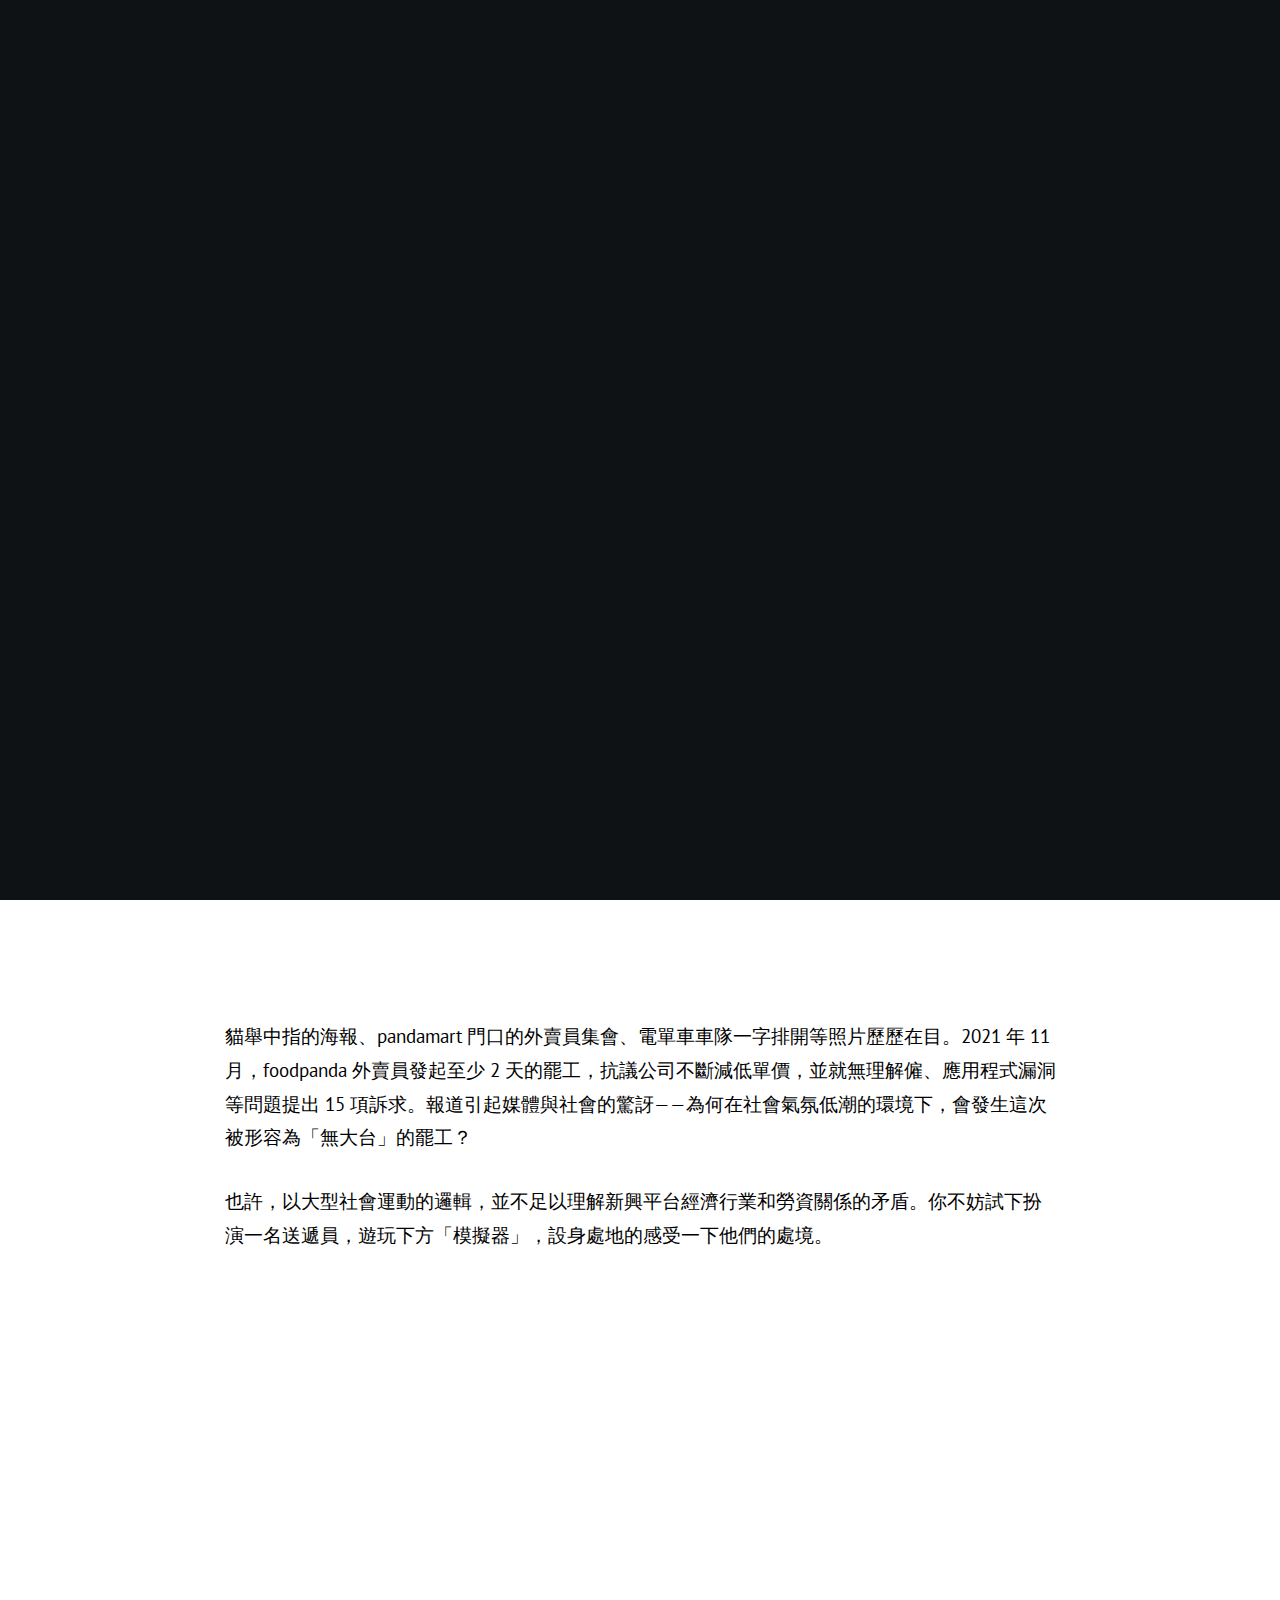
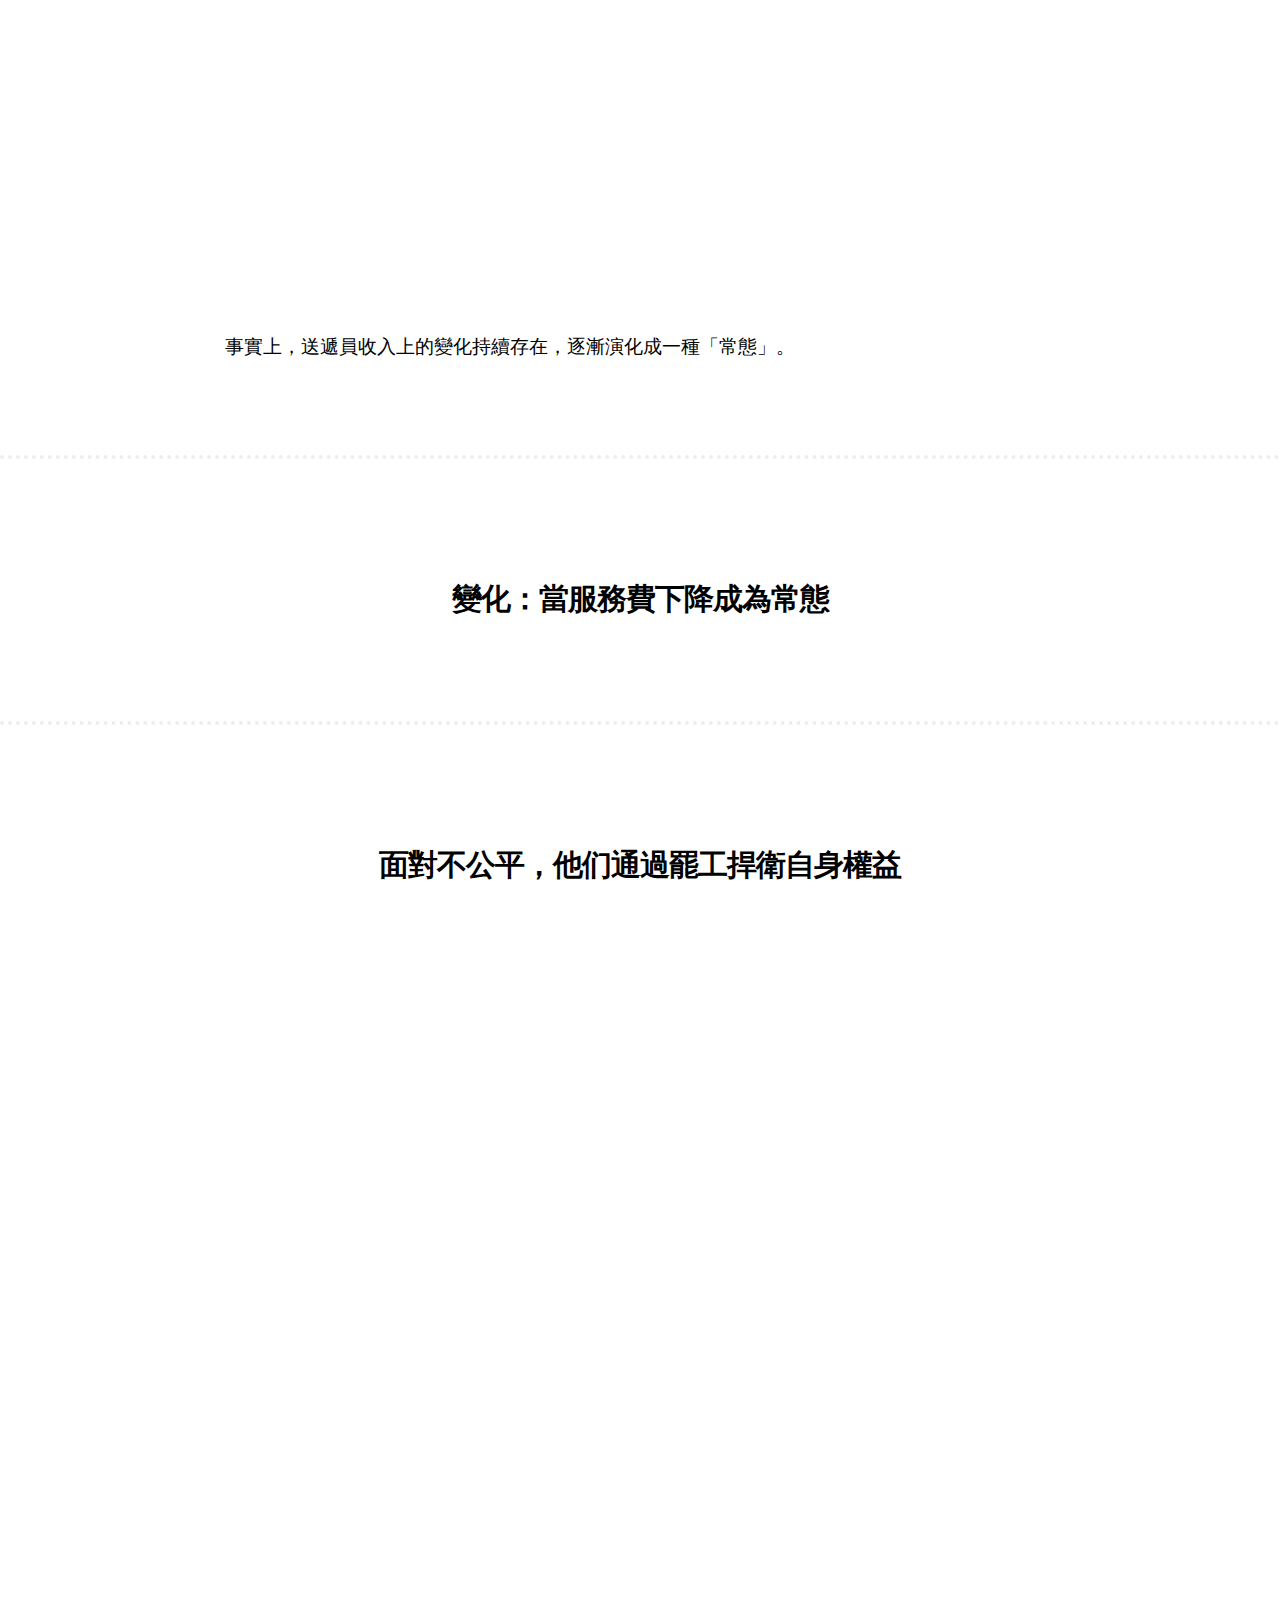
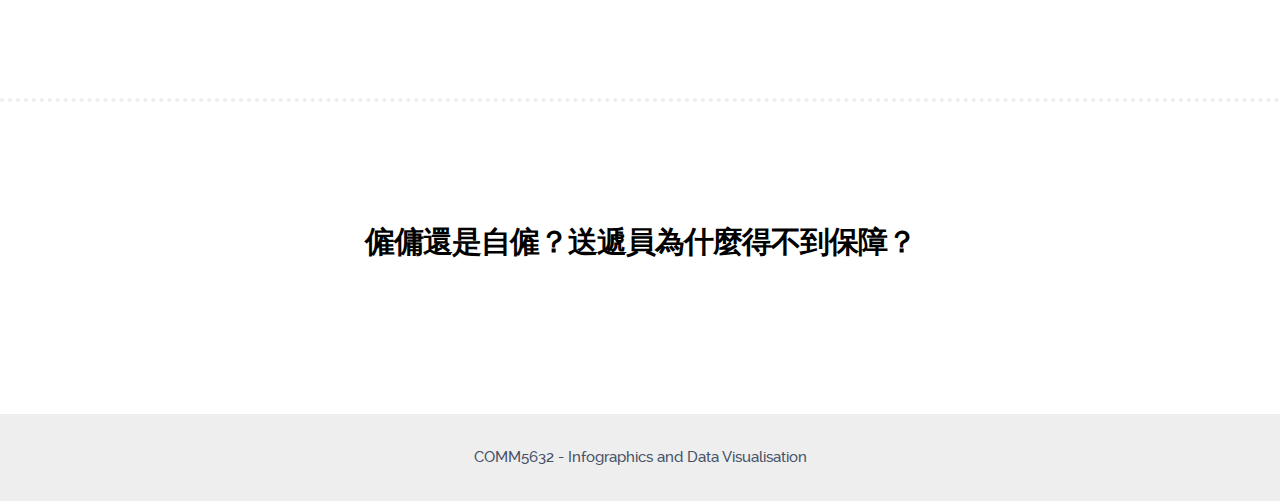
==== commit b9248d1b: "v1" ====
--- a/index.html
+++ b/index.html
@@ -9,15 +9,15 @@
 	<meta name="author" content="Randy Lin">
 	<meta property="og:site_name" content="Data Story">
 	<meta property="og:url"
-		content="http://datastory.hkbu.edu.hk/2020/aftermath-chinas-cinemas-under-the-shadow-of-the-pandemic" />
+		content="https://randylinhustle.github.io/COMM5632-final" />
 	<meta property="og:type" content="website" />
-	<meta property="og:title" content="Telling China's Story Well: Chinese Foreign Ministry Spokesperson on Twitter" />
+	<meta property="og:title" content="僱傭還是自僱？香港外賣送遞員的辛酸淚" />
 	<meta property="og:description" content="By LIN Zhihuai" />
 	<meta property="og:image"
-		content="http://datastory.hkbu.edu.hk/2020/aftermath-chinas-cinemas-under-the-shadow-of-the-pandemic/images/cover.jpg" />
+		content="../images/intro-bg.jpg" />
 	<meta property="fb:app_id" content="656705894984384" />
 	<meta name="viewport" content="width=device-width, initial-scale=1, maximum-scale=1">
-	<meta property="article:published_time" content="2021-10-27T12:34:00+00:00" />
+	<meta property="article:published_time" content="2022-04-10T12:34:00+00:00" />
 
 	<link rel="stylesheet" href="css/base.css">
 	<link rel="stylesheet" href="css/main.css">
@@ -34,8 +34,8 @@
 <body id="top">
 	<div id="fb-root"></div>
 	<script async defer crossorigin="anonymous"
-		src="https://connect.facebook.net/en_US/sdk.js#xfbml=1&autoLogAppEvents=1&version=v9.0&appId=1224993834554436"
-		nonce="DQpftfJB"></script>
+		src="https://connect.facebook.net/en_US/sdk.js#xfbml=1&version=v13.0&appId=1224993834554436&autoLogAppEvents=1"
+		nonce="YM1qmK16"></script>
 	<header>
 
 		<div class="row">
@@ -71,10 +71,8 @@
 
 					<h1>僱傭還是自僱？香港外賣送遞員的辛酸淚</h1>
 					<h5>陳沁鈴 林知懷 王語欣 吴笛 徐琳璧</h5>
-					<div class="fb-like"
-						data-href="http://datastory.hkbu.edu.hk/2020/aftermath-chinas-cinemas-under-the-shadow-of-the-pandemic/"
-						data-width="" data-layout="button_count" data-action="like" data-size="small" data-share="true">
-					</div>
+					<div class="fb-like" data-href="https://randylinhustle.github.io/COMM5632-final" data-width=""
+						data-layout="button_count" data-action="like" data-size="small" data-share="true"></div>
 				</div>
 
 			</div>
--- a/css/main.css
+++ b/css/main.css
@@ -733,7 +733,7 @@
  */
 
 .section-intro {
-	max-width: 700px;
+	max-width: 900px;
 	text-align: center;
 	margin-left: auto;
 	margin-right: auto;
@@ -856,7 +856,7 @@
 	width: 167.64px;
 	height: 42px;
 	background: url("../images/logo.png") no-repeat center;
-	background-size: 167.64px 42px;
+	background-size: 100px 42px;
 	-moz-transition: all 0.5s ease-in-out;
 	-o-transition: all 0.5s ease-in-out;
 	-webkit-transition: all 0.5s ease-in-out;
@@ -869,9 +869,9 @@
 	top: 0;
 }
 .sticky .logo a {
-	width: 128.9231428572px;
+	width: 80px;
 	height: 32.3px;
-	background-size: 128.9231428572px 32.3px;
+	background-size: 80px 30px;
 }
 
 /**
@@ -886,9 +886,9 @@
 		padding: 6px 0;
 	}
 	header .logo a {
-		width: 151.6742857143px;
+		width: 100px;
 		height: 38px;
-		background-size: 151.6742857143px 38px;
+		background-size: 100px 38px;
 	}
 }
 
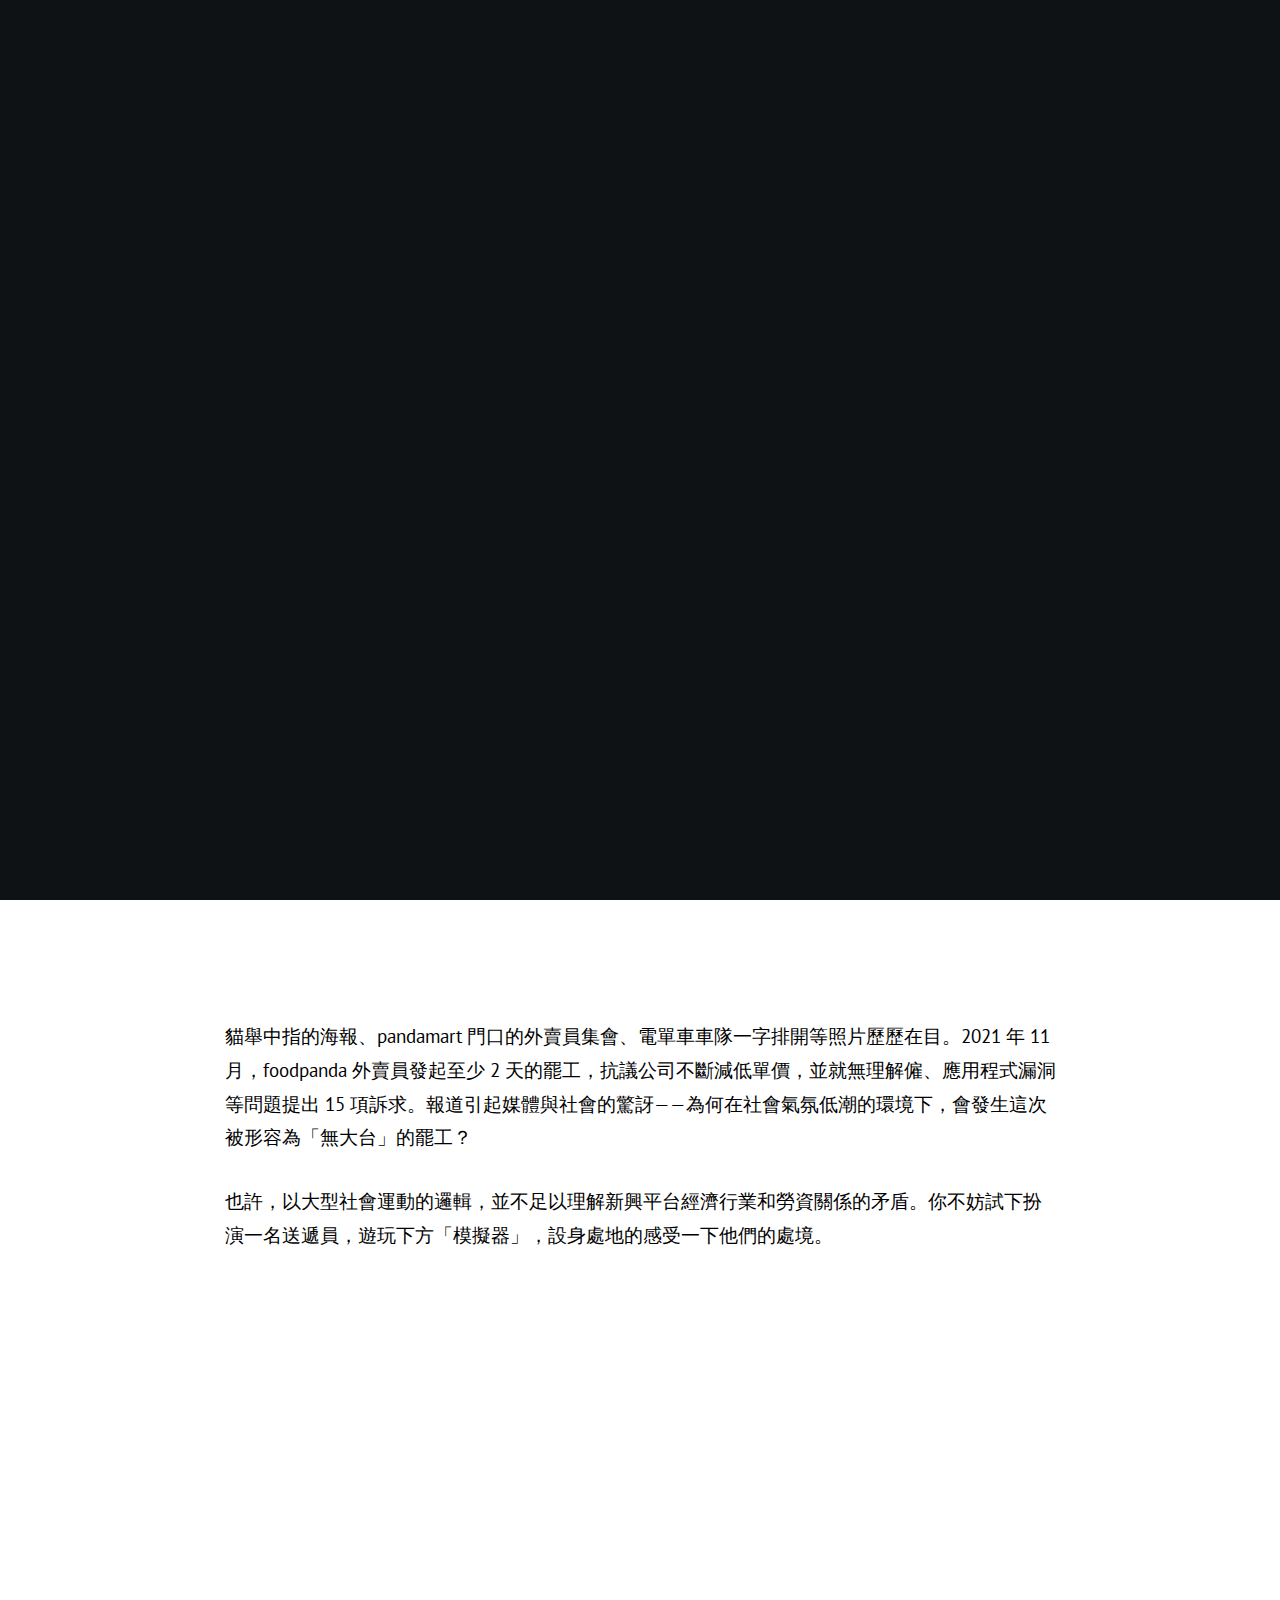
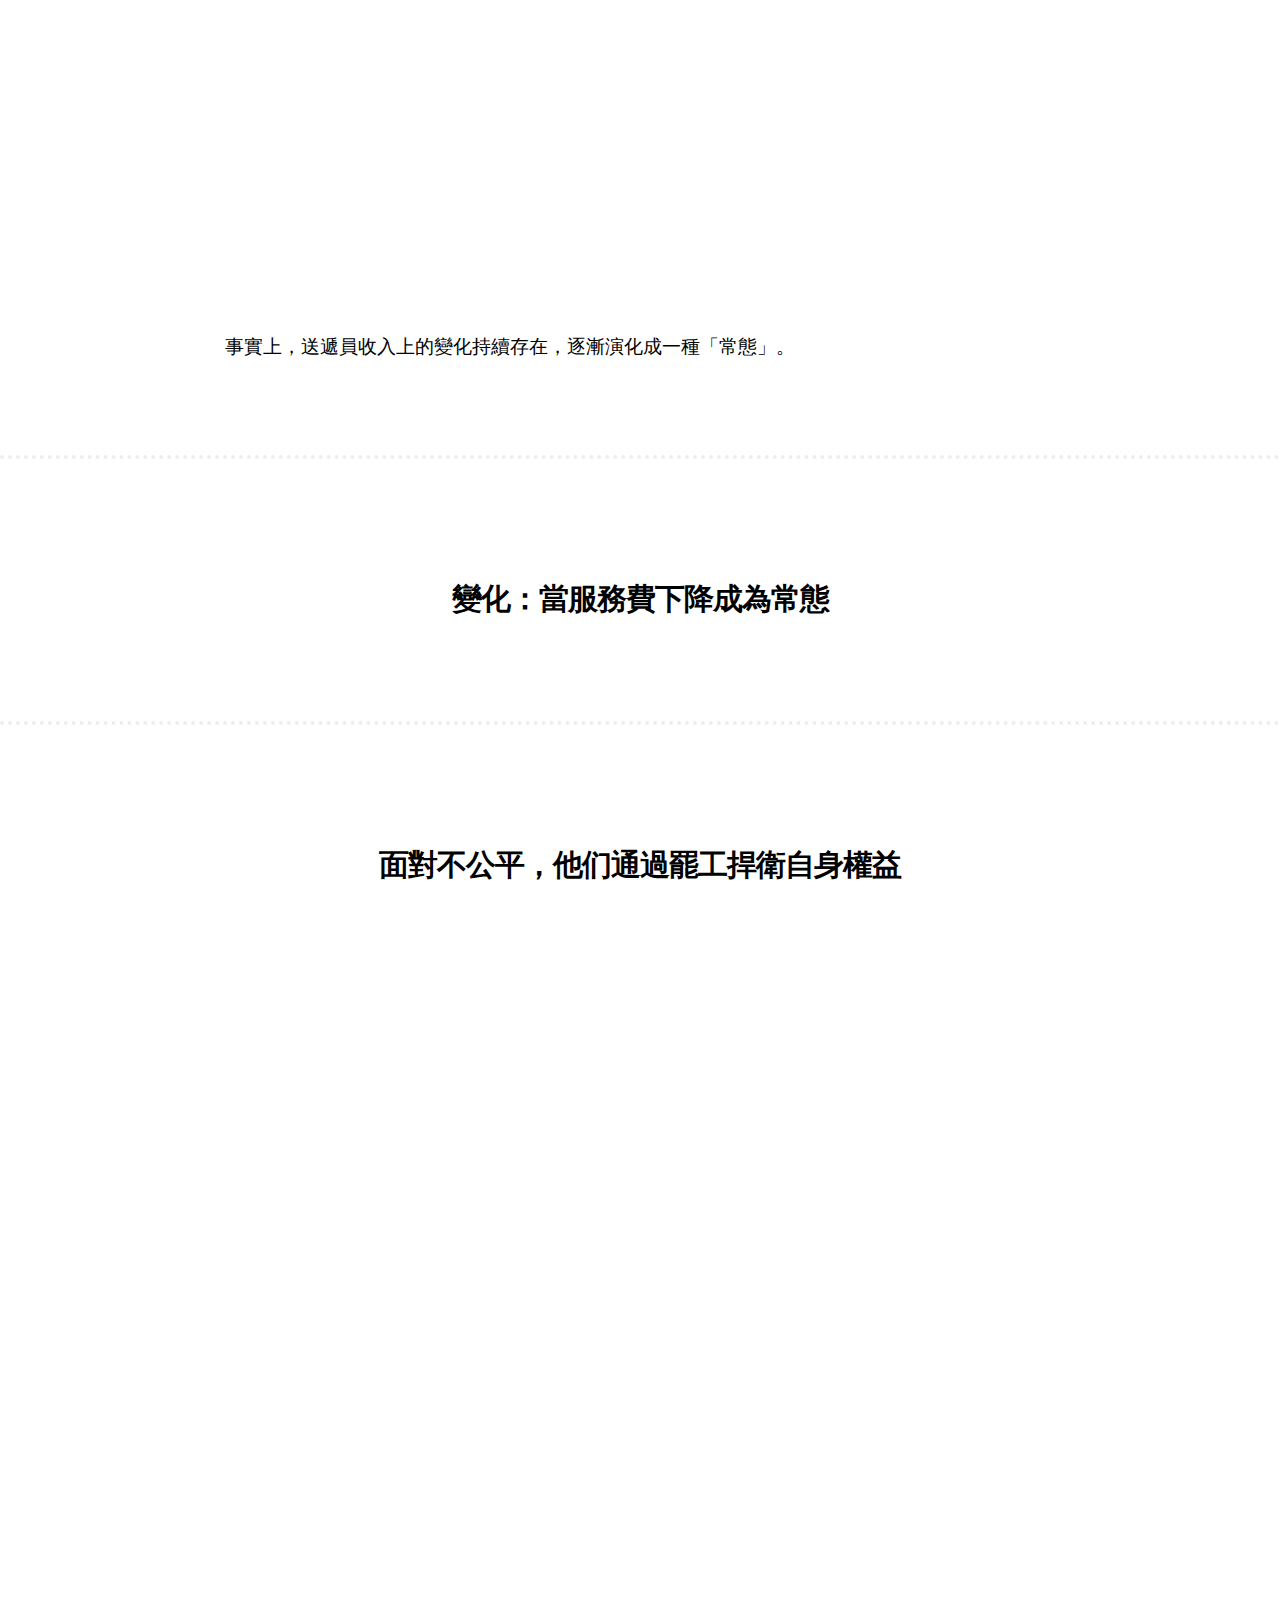
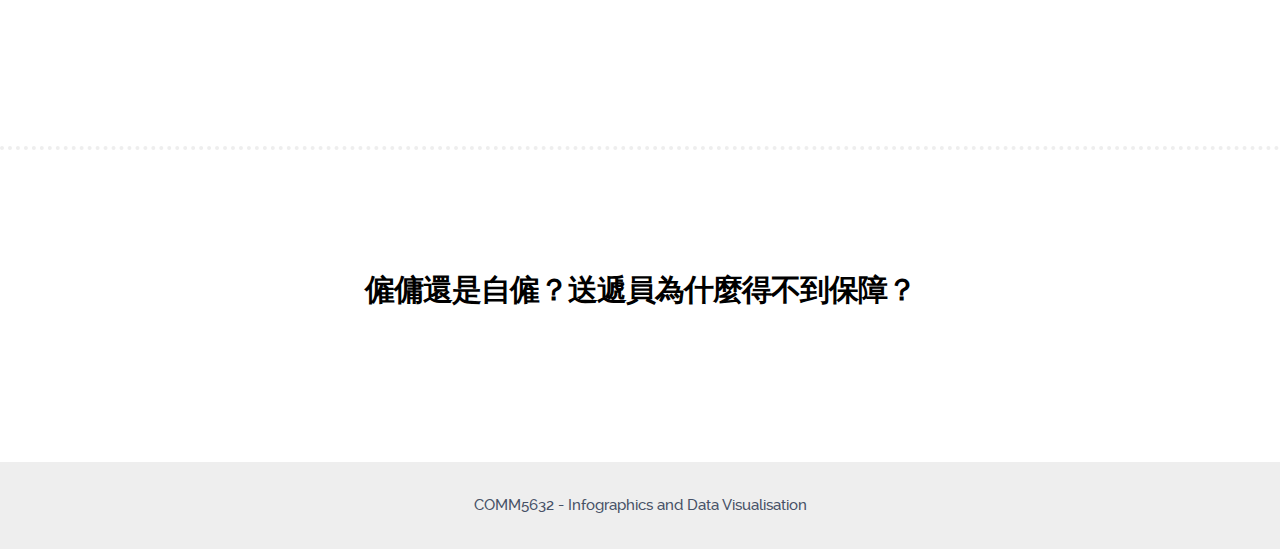
==== commit 5908e02f: "Update index.html" ====
--- a/index.html
+++ b/index.html
@@ -8,14 +8,13 @@
 
 	<meta name="author" content="Randy Lin">
 	<meta property="og:site_name" content="Data Story">
-	<meta property="og:url"
-		content="https://randylinhustle.github.io/COMM5632-final" />
+	<meta property="og:url" content="https://randylinhustle.github.io/COMM5632-final" />
 	<meta property="og:type" content="website" />
 	<meta property="og:title" content="僱傭還是自僱？香港外賣送遞員的辛酸淚" />
-	<meta property="og:description" content="By LIN Zhihuai" />
+	<meta property="og:description" content=">陳沁鈴 林知懷 王語欣 吴笛 徐琳璧" />
 	<meta property="og:image"
-		content="../images/intro-bg.jpg" />
-	<meta property="fb:app_id" content="656705894984384" />
+		content="https://cdn.hk01.com/di/media/images/dw/20210624/484767227229245440709851.jpeg/PiwxddoYhMw5FJCYxIbGZGTojcTnPEJ_csNyX3LDcl8?v=w1920r16_9" />
+	<meta property="fb:app_id" content="656705894984384" /> 
 	<meta name="viewport" content="width=device-width, initial-scale=1, maximum-scale=1">
 	<meta property="article:published_time" content="2022-04-10T12:34:00+00:00" />
 
@@ -133,11 +132,8 @@
 			<br>
 			<iframe
 				src='https://cdn.knightlab.com/libs/timeline3/latest/embed/index.html?source=1J2VkcmxnCBwGim3jBExN7OBSjuhw9lRt53GFhdm9Dqs&font=Default&lang=zh-cn&initial_zoom=2&height=650'
-				width='100%' height='650' webkitallowfullscreen mozallowfullscreen allowfullscreen
+				width='100%' height='750' webkitallowfullscreen mozallowfullscreen allowfullscreen
 				frameborder='0'></iframe>
-
-			<div class="row section-intro">
-
 
 				<div class="col-twelve">
 
--- a/css/main.css
+++ b/css/main.css
@@ -871,7 +871,7 @@
 .sticky .logo a {
 	width: 80px;
 	height: 32.3px;
-	background-size: 80px 30px;
+	background-size: 80px 35px;
 }
 
 /**
@@ -887,7 +887,7 @@
 	}
 	header .logo a {
 		width: 100px;
-		height: 38px;
+		height: 40px;
 		background-size: 100px 38px;
 	}
 }
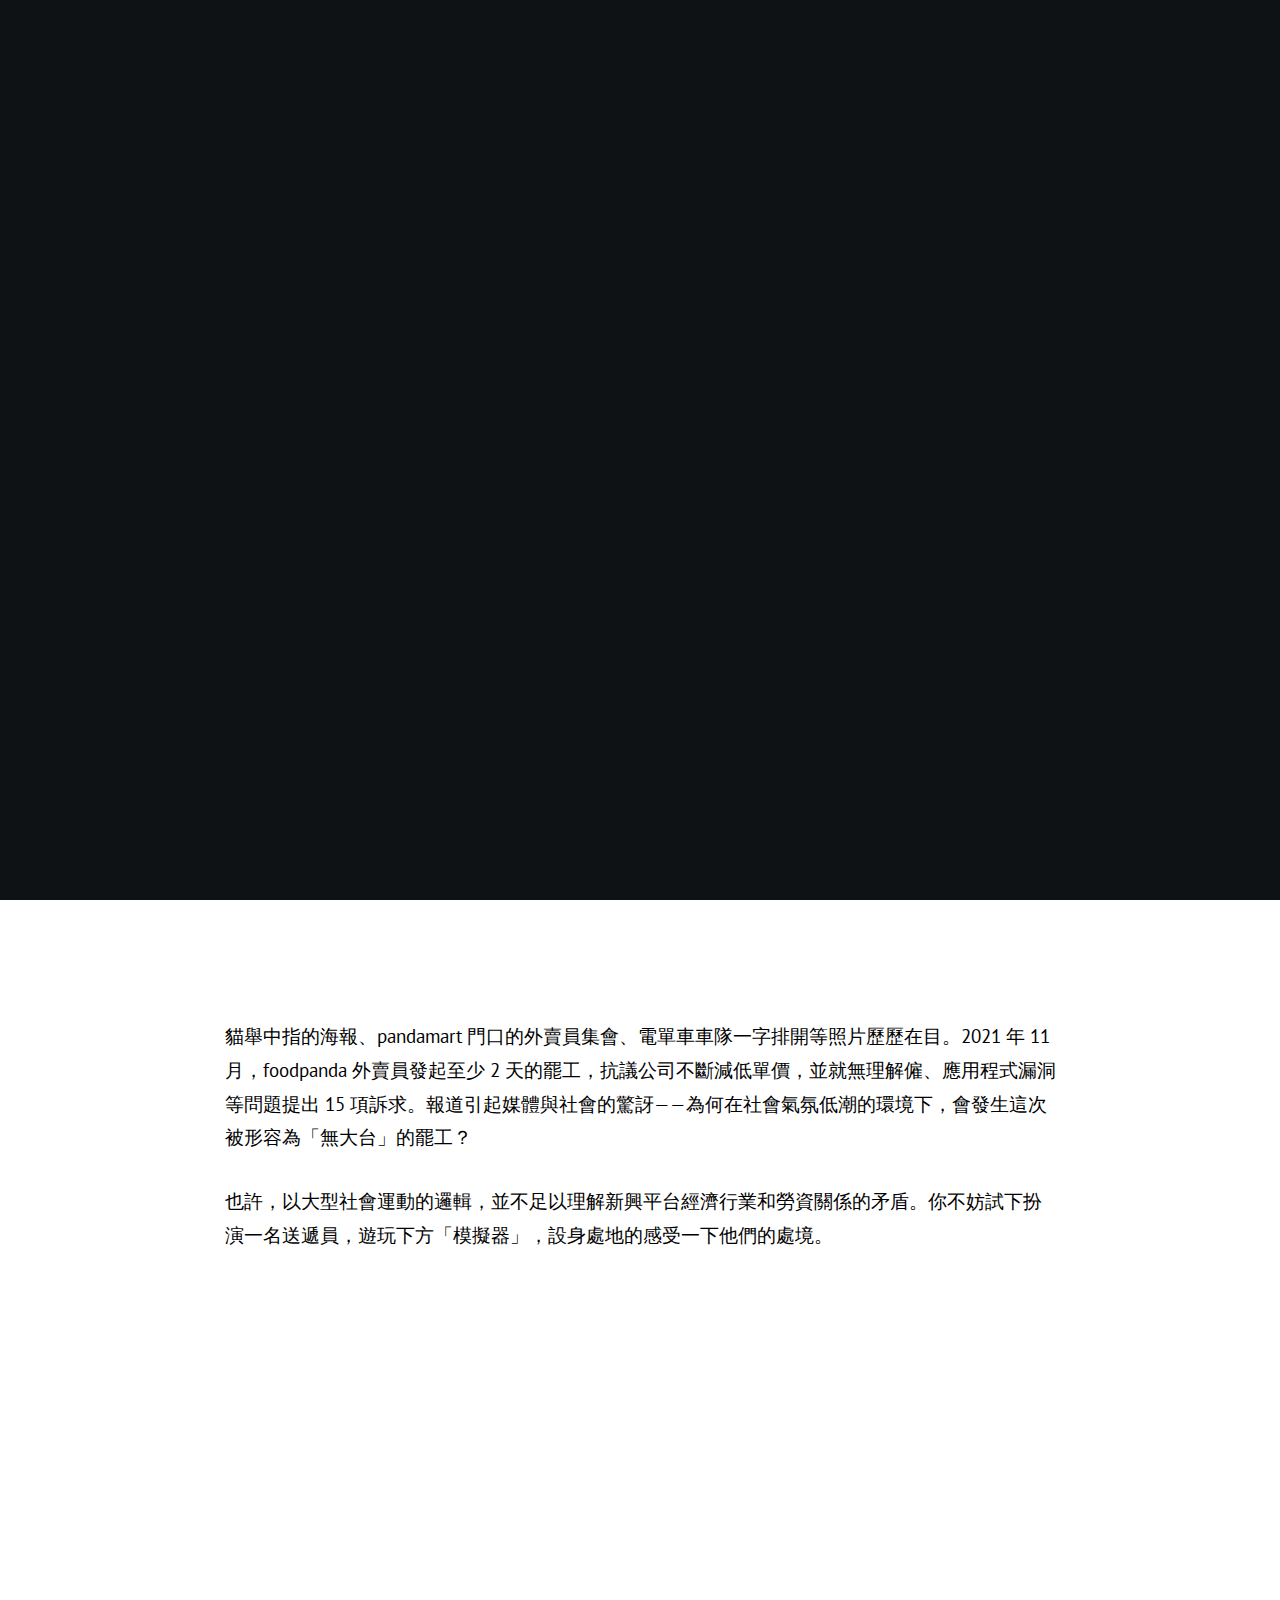
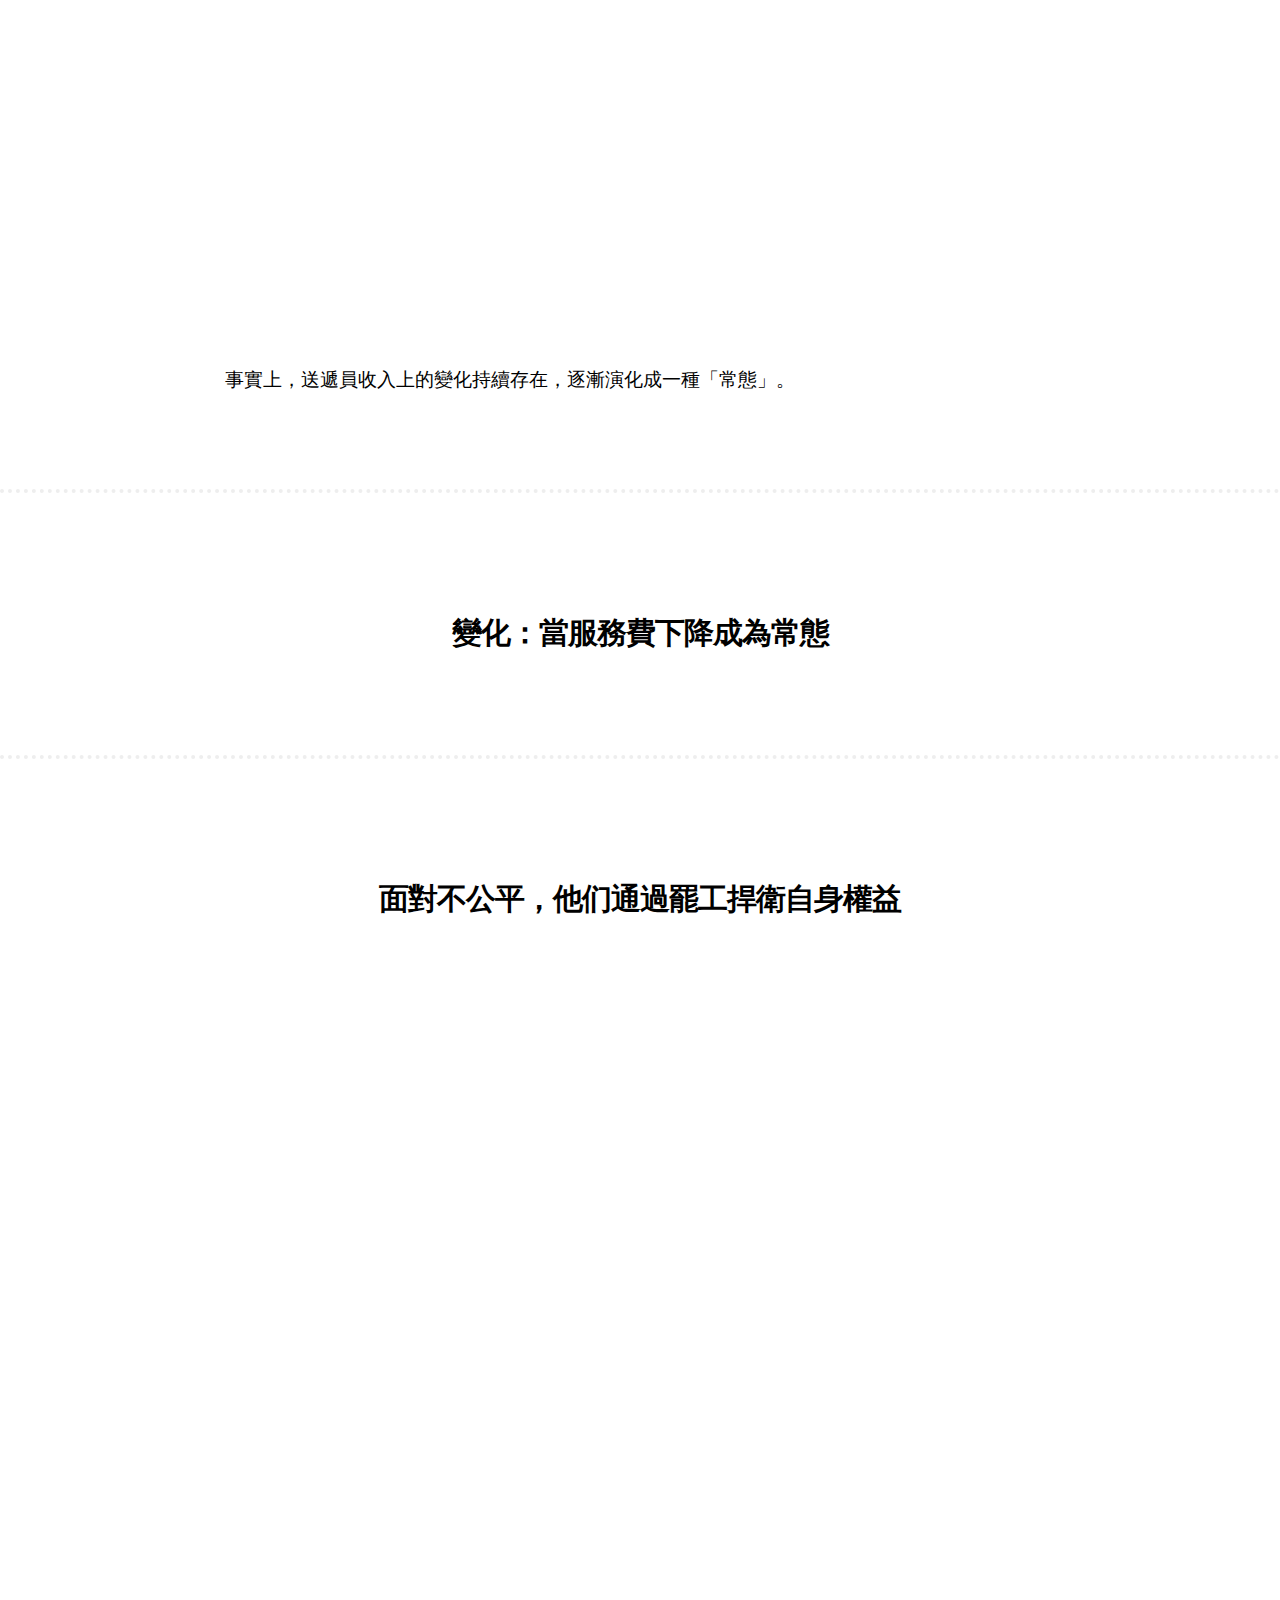
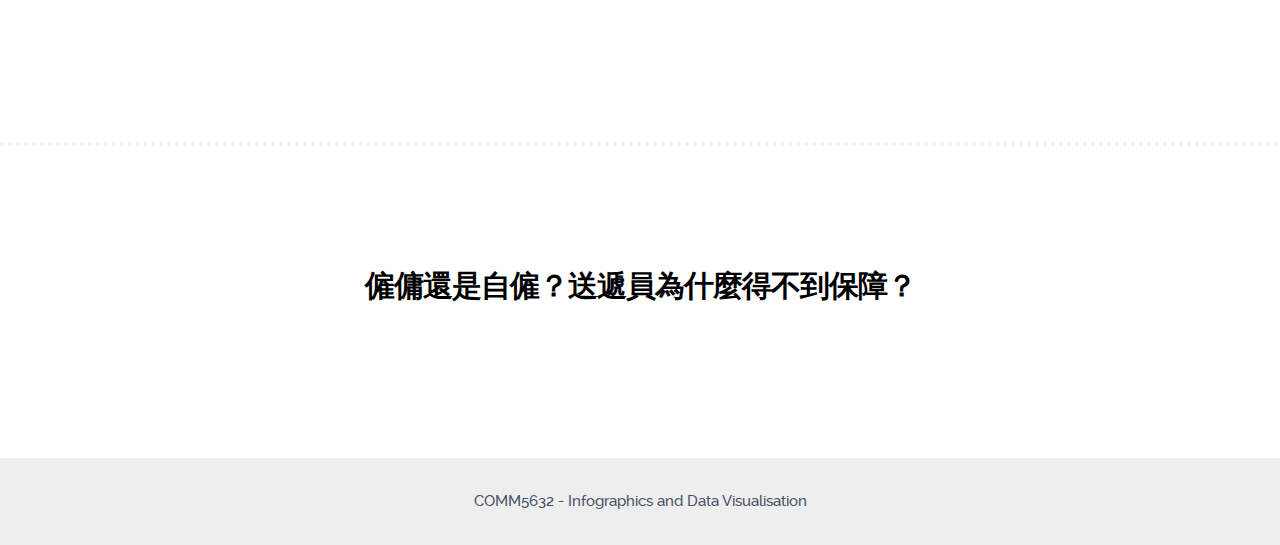
==== commit e7c5c4fd: "V1" ====
--- a/index.html
+++ b/index.html
@@ -11,10 +11,10 @@
 	<meta property="og:url" content="https://randylinhustle.github.io/COMM5632-final" />
 	<meta property="og:type" content="website" />
 	<meta property="og:title" content="僱傭還是自僱？香港外賣送遞員的辛酸淚" />
-	<meta property="og:description" content=">陳沁鈴 林知懷 王語欣 吴笛 徐琳璧" />
+	<meta property="og:description" content="作者：陳沁鈴，林知懷，王語欣，吴笛，徐琳璧" />
 	<meta property="og:image"
 		content="https://cdn.hk01.com/di/media/images/dw/20210624/484767227229245440709851.jpeg/PiwxddoYhMw5FJCYxIbGZGTojcTnPEJ_csNyX3LDcl8?v=w1920r16_9" />
-	<meta property="fb:app_id" content="656705894984384" /> 
+	<meta property="fb:app_id" content="656705894984384" />
 	<meta name="viewport" content="width=device-width, initial-scale=1, maximum-scale=1">
 	<meta property="article:published_time" content="2022-04-10T12:34:00+00:00" />
 
@@ -34,7 +34,8 @@
 	<div id="fb-root"></div>
 	<script async defer crossorigin="anonymous"
 		src="https://connect.facebook.net/en_US/sdk.js#xfbml=1&version=v13.0&appId=1224993834554436&autoLogAppEvents=1"
-		nonce="YM1qmK16"></script>
+		nonce="EXCo3PFw"></script>
+
 	<header>
 
 		<div class="row">
@@ -70,7 +71,7 @@
 
 					<h1>僱傭還是自僱？香港外賣送遞員的辛酸淚</h1>
 					<h5>陳沁鈴 林知懷 王語欣 吴笛 徐琳璧</h5>
-					<div class="fb-like" data-href="https://randylinhustle.github.io/COMM5632-final" data-width=""
+					<div class="fb-like" data-href="https://randylinhustle.github.io/COMM5632-final/" data-width=""
 						data-layout="button_count" data-action="like" data-size="small" data-share="true"></div>
 				</div>
 
@@ -97,7 +98,10 @@
 					allow="autoplay *; geolocation *; microphone *; camera *; midi *; encrypted-media *"></iframe>
 				<script src="https://randylin.h5p.com/js/h5p-resizer.js" charset="UTF-8"></script>
 
+
+
 				<p class="lead">
+					<br>
 					事實上，送遞員收入上的變化持續存在，逐漸演化成一種「常態」。
 				</p>
 			</div>
@@ -129,25 +133,31 @@
 		<div class="row section-intro">
 
 			<h1>面對不公平，他们通過罷工捍衛自身權益</h1>
-			<br>
+
+		</div>
+
+		<div class="row section-frame">
 			<iframe
 				src='https://cdn.knightlab.com/libs/timeline3/latest/embed/index.html?source=1J2VkcmxnCBwGim3jBExN7OBSjuhw9lRt53GFhdm9Dqs&font=Default&lang=zh-cn&initial_zoom=2&height=650'
 				width='100%' height='750' webkitallowfullscreen mozallowfullscreen allowfullscreen
 				frameborder='0'></iframe>
 
-				<div class="col-twelve">
-
-
-					<div class="infogram-embed" data-id="188a8aa7-90f1-462f-a92f-d39cf5b9ee73" data-type="interactive"
-						data-title="Part3 反抗"></div>
-					<script>!function (e, i, n, s) { var t = "InfogramEmbeds", d = e.getElementsByTagName("script")[0]; if (window[t] && window[t].initialized) window[t].process && window[t].process(); else if (!e.getElementById(n)) { var o = e.createElement("script"); o.async = 1, o.id = n, o.src = "https://e.infogram.com/js/dist/embed-loader-min.js", d.parentNode.insertBefore(o, d) } }(document, 0, "infogram-async");</script>
-					<!-- <div
+		</div>
+
+		<div class="row section-intro">
+			<div class="col-twelve">
+
+
+				<div class="infogram-embed" data-id="188a8aa7-90f1-462f-a92f-d39cf5b9ee73" data-type="interactive"
+					data-title="Part3 反抗"></div>
+				<script>!function (e, i, n, s) { var t = "InfogramEmbeds", d = e.getElementsByTagName("script")[0]; if (window[t] && window[t].initialized) window[t].process && window[t].process(); else if (!e.getElementById(n)) { var o = e.createElement("script"); o.async = 1, o.id = n, o.src = "https://e.infogram.com/js/dist/embed-loader-min.js", d.parentNode.insertBefore(o, d) } }(document, 0, "infogram-async");</script>
+				<!-- <div
 						style="padding:8px 0;font-family:Arial!important;font-size:13px!important;line-height:15px!important;text-align:center;border-top:1px solid #dadada;margin:0 30px">
 					</div> -->
 
-				</div>
-
-			</div>
+			</div>
+
+		</div>
 	</section>
 
 	<section id="four">
--- a/css/main.css
+++ b/css/main.css
@@ -12,25 +12,30 @@
 html {
 	font-size: 10px;
 }
+
 @media only screen and (max-width:1024px) {
 	html {
 		font-size: 9.375px;
 	}
 }
+
 @media only screen and (max-width:768px) {
 	html {
 		font-size: 10px;
 	}
 }
+
 @media only screen and (max-width:400px) {
 	html {
 		font-size: 9.375px;
 	}
 }
 
-html, body {
+html,
+body {
 	height: 100%;
 }
+
 body {
 	background: #eee;
 	font-family: "merriweather-regular", serif;
@@ -44,7 +49,8 @@
  * -
  */
 
-a, a:visited {
+a,
+a:visited {
 	color: #326891;
 	-moz-transition: all 0.3s ease-in-out;
 	-o-transition: all 0.3s ease-in-out;
@@ -52,7 +58,9 @@
 	-ms-transition: all 0.3s ease-in-out;
 	transition: all 0.3s ease-in-out;
 }
-a:hover, a:focus {
+
+a:hover,
+a:focus {
 	color: #ff7b29;
 }
 
@@ -61,52 +69,84 @@
  * -
  */
 
-h1, h2, h3, h4, h5, h6, .h01, .h02, .h03, .h04, .h05, .h06 {
+h1,
+h2,
+h3,
+h4,
+h5,
+h6,
+.h01,
+.h02,
+.h03,
+.h04,
+.h05,
+.h06 {
 	font-family: "raleway-bold", sans-serif;
 	color: #252525;
 	font-style: normal;
 	text-rendering: optimizeLegibility;
 	margin-bottom: 2.1rem;
 }
-h3, .h03, h4, .h04 {
+
+h3,
+.h03,
+h4,
+.h04 {
 	margin-bottom: 1.8rem;
 }
-h5, .h05, h6, .h06 {
+
+h5,
+.h05,
+h6,
+.h06 {
 	font-family: "merriweather-rugular";
 	margin-bottom: 1.2rem;
 }
 
-h1, .h01 {
+h1,
+.h01 {
 	font-size: 3.1rem;
 	line-height: 1.35;
 	letter-spacing: -.1rem;
 }
+
 @media only screen and (max-width:600px) {
-	h1, .h01 {
+
+	h1,
+	.h01 {
 		font-size: 2.6rem;
 		letter-spacing: -.07rem;
 	}
 }
 
-h2, .h02 {
+h2,
+.h02 {
 	font-size: 2.4rem;
 	line-height: 1.25;
 }
-h3, .h03 {
+
+h3,
+.h03 {
 	font-size: 2rem;
 	line-height: 1.5;
 }
-h4, .h04 {
+
+h4,
+.h04 {
 	font-size: 1.7rem;
 	line-height: 1.76;
 }
-h5, .h05 {
+
+h5,
+.h05 {
 	font-size: 1.4rem;
 	line-height: 1.7;
 	text-transform: uppercase;
 	letter-spacing: .15rem;
 }
-h6, .h06 {
+
+h6,
+.h06 {
 	font-size: 1.3rem;
 	line-height: 1.85;
 	text-transform: uppercase;
@@ -116,6 +156,7 @@
 p img {
 	margin-bottom: -3rem;
 }
+
 p.lead {
 	font-family: "PT_Sans-regular", serif;
 	font-size: 1.875rem;
@@ -136,7 +177,7 @@
 	line-height: 1.8;
 	text-align: left;
 	color: #737373;
-	margin-top: -3rem ;
+	margin-top: -3rem;
 }
 
 @media only screen and (max-width:768px) {
@@ -151,7 +192,7 @@
 	line-height: 1.8;
 	text-align: left;
 	color: #000000;
-	margin-bottom: -2.5rem ;
+	margin-bottom: -2.5rem;
 }
 
 @media only screen and (max-width:768px) {
@@ -159,7 +200,11 @@
 		font-size: 1.5625rem;
 	}
 }
-em, i, strong, b {
+
+em,
+i,
+strong,
+b {
 	font-size: 1.875rem;
 	line-height: 1.8;
 	font-style: normal;
@@ -167,27 +212,37 @@
 }
 
 @media only screen and (max-width:768px) {
-	em, i, strong, b  {
+
+	em,
+	i,
+	strong,
+	b {
 		font-size: 1.5625rem;
 	}
 }
 
-em, i {
+em,
+i {
 	font-family: "merriweather-italic", serif;
 }
-strong, b {
+
+strong,
+b {
 	font-family: "merriweather-bold", serif;
 }
+
 small {
 	font-size: 1.1rem;
 	line-height: inherit;
 }
+
 blockquote {
 	margin: 2rem 0;
 	padding-left: 1rem;
 	padding-right: 1rem;
 	position: relative;
 }
+
 blockquote:before {
 	/* content: "\201C"; */
 	font-size: 8rem;
@@ -199,6 +254,7 @@
 	top: 3rem;
 	left: 0;
 }
+
 blockquote p {
 	font-family: georgia, serif;
 	font-style: italic;
@@ -212,6 +268,7 @@
 		font-size: 1.9rem;
 	}
 }
+
 blockquote cite {
 	font-family: georgia, serif;
 	display: block;
@@ -219,10 +276,13 @@
 	font-style: normal;
 	line-height: 1.25;
 }
+
 blockquote cite:before {
 	content: "\2014 \0020";
 }
-blockquote cite a, blockquote cite a:visited {
+
+blockquote cite a,
+blockquote cite a:visited {
 	color: #8d8d8d;
 	border: none;
 }
@@ -234,13 +294,20 @@
 	letter-spacing: .05rem;
 	color: #8d8d8d;
 }
-var, kbd, samp, code, pre {
+
+var,
+kbd,
+samp,
+code,
+pre {
 	font-family: Consolas, "Andale Mono", Courier, "Courier New", monospace;
 }
+
 pre {
 	padding: 2.4rem 3rem 3rem;
 	background: #F1F1F1;
 }
+
 code {
 	font-size: 1.4rem;
 	margin: 0 .2rem;
@@ -250,27 +317,34 @@
 	border: 1px solid #E1E1E1;
 	border-radius: 3px;
 }
-pre > code {
+
+pre>code {
 	display: block;
 	white-space: pre;
 	line-height: 2;
 	padding: 0;
 	margin: 0;
 }
-pre.prettyprint > code {
+
+pre.prettyprint>code {
 	border: none;
 }
+
 del {
 	text-decoration: line-through;
 }
-abbr[title], dfn[title] {
+
+abbr[title],
+dfn[title] {
 	border-bottom: 1px dotted;
 	cursor: help;
 }
+
 mark {
 	background: #FFF49B;
 	color: #000;
 }
+
 hr {
 	border: solid #cfcfd5;
 	border-width: 1px 0 0;
@@ -287,27 +361,38 @@
 ol {
 	list-style: decimal;
 }
+
 ul {
 	list-style: disc;
 }
+
 li {
 	display: list-item;
 }
-ol, ul {
+
+ol,
+ul {
 	margin-left: 1.7rem;
 }
+
 ul li {
 	padding-left: .4rem;
 }
-ul ul, ul ol, ol ol, ol ul {
+
+ul ul,
+ul ol,
+ol ol,
+ol ul {
 	margin: .6rem 0 .6rem 1.7rem;
 }
+
 ul.disc li {
 	display: list-item;
 	list-style: none;
 	padding: 0 0 0 .8rem;
 	position: relative;
 }
+
 ul.disc li::before {
 	content: "";
 	display: inline-block;
@@ -320,10 +405,12 @@
 	top: 11px;
 	vertical-align: middle;
 }
+
 dt {
 	margin: 0;
 	color: #b42249;
 }
+
 dd {
 	margin: 0 0 0 2rem;
 }
@@ -339,24 +426,33 @@
 	max-width: 100%;
 	font-family: "raleway-regular", sans-serif;
 }
-th, td {
+
+th,
+td {
 	padding: 1.5rem 3rem;
 	text-align: left;
 	border-bottom: 1px solid #E8E8E8;
 }
+
 th {
 	color: #252525;
 	font-family: "raleway-bold", sans-serif;
 }
+
 td {
 	line-height: 1.5;
 }
-th:first-child, td:first-child {
+
+th:first-child,
+td:first-child {
 	padding-left: 0;
 }
-th:last-child, td:last-child {
+
+th:last-child,
+td:last-child {
 	padding-right: 0;
 }
+
 .table-responsive {
 	overflow-x: auto;
 	-webkit-overflow-scrolling: touch;
@@ -367,12 +463,15 @@
  * -
  */
 
-button, .button {
+button,
+.button {
 	margin-bottom: 1.2;
 }
+
 fieldset {
 	margin-bottom: 1.5rem;
 }
+
 input,
 textarea,
 select,
@@ -401,6 +500,7 @@
 img.pull-right {
 	margin: 1rem 0 0 1rem;
 }
+
 img.pull-left {
 	margin: 1rem 1rem 0 0;
 }
@@ -414,21 +514,25 @@
 .bgrid {
 	padding: 0 20px;
 }
+
 @media only screen and (max-width:1024px) {
 	.bgrid {
 		padding: 0 18px;
 	}
 }
+
 @media only screen and (max-width:768px) {
 	.bgrid {
 		padding: 0 15px;
 	}
 }
+
 @media only screen and (max-width:600px) {
 	.bgrid {
 		padding: 0 10px;
 	}
 }
+
 @media only screen and (max-width:400px) {
 	.bgrid {
 		padding: 0;
@@ -454,9 +558,12 @@
 	height: 100%;
 	width: 100%;
 }
-.no-js #preloader, .oldie #preloader {
+
+.no-js #preloader,
+.oldie #preloader {
 	display: none;
 }
+
 #loader {
 	position: absolute;
 	left: 50%;
@@ -471,20 +578,24 @@
 	-webkit-animation: sk-scaleout 1.0s infinite ease-in-out;
 	animation: sk-scaleout 1.0s infinite ease-in-out;
 }
+
 @-webkit-keyframes sk-scaleout {
 	0% {
 		-webkit-transform: scale(0);
 	}
+
 	100% {
 		-webkit-transform: scale(1);
 		opacity: 0;
 	}
 }
+
 @keyframes sk-scaleout {
 	0% {
 		-webkit-transform: scale(0);
 		transform: scale(0);
 	}
+
 	100% {
 		-webkit-transform: scale(1);
 		transform: scale(1);
@@ -503,6 +614,7 @@
 fieldset {
 	border: none;
 }
+
 input[type="email"],
 input[type="number"],
 input[type="search"],
@@ -532,11 +644,13 @@
 	-ms-transition: all 0.3s ease-in-out;
 	transition: all 0.3s ease-in-out;
 }
+
 .ss-custom-select {
 	position: relative;
 	padding: 0;
 	display: inline-block;
 }
+
 .ss-custom-select select {
 	-webkit-appearance: none;
 	-moz-appearance: none;
@@ -550,13 +664,16 @@
 	vertical-align: middle;
 	padding-right: 4rem;
 }
+
 .ss-custom-select select option {
 	padding-left: 2rem;
 	padding-right: 2rem;
 }
+
 .ss-custom-select select::-ms-expand {
 	display: none;
 }
+
 .ss-custom-select::after {
 	content: '\f123';
 	font-family: 'Ionicons';
@@ -573,9 +690,11 @@
 	pointer-events: none;
 	color: #252525;
 }
+
 textarea {
 	min-height: 25rem;
 }
+
 input[type="email"]:focus,
 input[type="number"]:focus,
 input[type="search"]:focus,
@@ -589,17 +708,23 @@
 	background: #f4fffe;
 	border: 1px solid #d2fef9;
 }
-label, legend {
+
+label,
+legend {
 	font-family: "merriweather-bold", sans-serif;
 	font-size: 1.4rem;
 	margin-bottom: .6rem;
 	color: #404040;
 	display: block;
 }
-label span, legend span {
+
+label span,
+legend span {
 	color: #b42249;
 }
-input[type="checkbox"], input[type="radio"] {
+
+input[type="checkbox"],
+input[type="radio"] {
 	display: inline;
 }
 
@@ -611,17 +736,21 @@
 ::-webkit-input-placeholder {
 	color: #a1a1a1;
 }
+
 :-moz-placeholder {
 	/* Firefox 18- */
 	color: #a1a1a1;
 }
+
 ::-moz-placeholder {
 	/* Firefox 19+ */
 	color: #a1a1a1;
 }
+
 :-ms-input-placeholder {
 	color: #a1a1a1;
 }
+
 .placeholder {
 	color: #a1a1a1 !important;
 }
@@ -660,6 +789,7 @@
 	-ms-transition: all 0.3s ease-in-out;
 	transition: all 0.3s ease-in-out;
 }
+
 .button:hover,
 button:hover,
 input[type="submit"]:hover,
@@ -696,31 +826,43 @@
 input[type="button"].button-primary:focus {
 	background: #04998a;
 }
-button.full-width, .button.full-width {
+
+button.full-width,
+.button.full-width {
 	width: 100%;
 	margin-right: 0;
 }
-button.medium, .button.medium {
+
+button.medium,
+.button.medium {
 	height: 5.5rem !important;
 	line-height: 5.5rem !important;
 	padding: 0 1.8rem !important;
 }
-button.large, .button.large {
+
+button.large,
+.button.large {
 	height: 6rem !important;
 	line-height: 6rem !important;
 	padding: 0rem 3rem !important;
 }
-button.round, .button.round {
+
+button.round,
+.button.round {
 	padding-left: 3rem !important;
 	padding-right: 3rem !important;
 	border-radius: 1000px;
 }
-button.stroke, .button.stroke {
+
+button.stroke,
+.button.stroke {
 	background: transparent !important;
 	border: 3px solid transparent;
 	line-height: 4.4rem;
 }
-button::-moz-focus-inner, input::-moz-focus-inner {
+
+button::-moz-focus-inner,
+input::-moz-focus-inner {
 	border: 0;
 	padding: 0;
 }
@@ -731,6 +873,15 @@
  *
  * ------------------------------------------------------------------- 
  */
+
+.section-frame {
+	max-width: 1200px;
+	text-align: center;
+	margin-left: auto;
+	margin-right: auto;
+	margin-bottom: -6rem;
+	position: relative;
+}
 
 .section-intro {
 	max-width: 900px;
@@ -740,14 +891,16 @@
 	margin-bottom: 5.2rem;
 	position: relative;
 }
+
 .section-intro h1 {
 	font-family: "PT_Sans-bold", serif;
 	font-size: 3rem;
 	color: #000000;
 	line-height: 1.25;
 	margin-bottom: 1.2rem;
-	text-transform: uppercase; 
-}
+	text-transform: uppercase;
+}
+
 .section-intro h5 {
 	color: rgba(56, 66, 78, 0.5);
 	font-size: 1.6rem;
@@ -755,13 +908,16 @@
 	margin-bottom: 0.3rem;
 	letter-spacing: .4rem;
 }
+
 .section-intro .lead {
 	color: #000000;
 }
+
 .section-intro .with-bottom-line {
 	position: relative;
 	overflow: hidden;
 }
+
 .section-intro .with-bottom-line::after {
 	display: block;
 	background-color: #b42249;
@@ -773,6 +929,7 @@
 	bottom: 0;
 	margin-left: -60px;
 }
+
 @media only screen and (max-width:600px) {
 	section .h01 {
 		font-size: 2.5rem;
@@ -789,19 +946,23 @@
 	.section-intro {
 		max-width: 650px;
 	}
+
 	.section-intro h1 {
 		font-size: 2.3rem;
 	}
 }
+
 @media only screen and (max-width:600px) {
 	.section-intro h1 {
 		font-size: 2.3rem;
 	}
+
 	.section-intro h5 {
 		font-size: 1.5rem;
 		letter-spacing: .3rem;
 	}
 }
+
 @media only screen and (max-width:400px) {
 	.section-intro h1 {
 		font-size: 2.3rem;
@@ -829,6 +990,7 @@
 	-ms-transition: all 0.3s ease-in-out;
 	transition: all 0.3s ease-in-out;
 }
+
 header .row {
 	width: auto;
 	height: 66px;
@@ -845,6 +1007,7 @@
 	-ms-transform: translateY(-50%);
 	transform: translateY(-50%);
 }
+
 header .logo a {
 	display: block;
 	margin: 0;
@@ -863,11 +1026,13 @@
 	-ms-transition: all 0.5s ease-in-out;
 	transition: all 0.5s ease-in-out;
 }
+
 .sticky {
 	position: fixed;
 	background: #14171c;
 	top: 0;
 }
+
 .sticky .logo a {
 	width: 80px;
 	height: 32.3px;
@@ -885,10 +1050,11 @@
 		top: 0;
 		padding: 6px 0;
 	}
+
 	header .logo a {
 		width: 100px;
 		height: 40px;
-		background-size: 100px 38px;
+		background-size: 100px 40px;
 	}
 }
 
@@ -897,7 +1063,8 @@
  * - 
  */
 
-#main-nav-wrap, .main-navigation {
+#main-nav-wrap,
+.main-navigation {
 	margin: 0;
 	padding: 0;
 }
@@ -917,12 +1084,14 @@
 	top: 0;
 	right: 30px;
 }
+
 .main-navigation {
 	min-height: 66px;
 	display: inline-block;
 	width: auto;
 	text-align: left;
 }
+
 .main-navigation li {
 	position: relative;
 	display: inline-block;
@@ -931,9 +1100,11 @@
 	margin: 0;
 	height: 66px;
 }
+
 .main-navigation li.current a {
 	color: #FFFFFF;
 }
+
 .main-navigation li.current a::after {
 	position: absolute;
 	left: 50%;
@@ -952,14 +1123,17 @@
 	-ms-transition: all 0.3s ease-in-out;
 	transition: all 0.3s ease-in-out;
 }
+
 .main-navigation li.highlight a {
 	color: #b42249;
 }
+
 .main-navigation li.with-sep a {
 	position: relative;
 	padding-left: 22px;
 	margin-left: 8px;
 }
+
 .main-navigation li.with-sep a::before {
 	position: absolute;
 	left: 0;
@@ -992,9 +1166,11 @@
 	-ms-transition: color 0.3s ease-in-out;
 	transition: color 0.3s ease-in-out;
 }
+
 .main-navigation li a:active {
 	background-color: transparent !important;
 }
+
 .main-navigation li a:hover {
 	color: #FFFFFF;
 }
@@ -1012,6 +1188,7 @@
 		top: 69px;
 		right: 0;
 	}
+
 	a.menu-toggle {
 		display: block;
 		width: 40px;
@@ -1021,6 +1198,7 @@
 		right: 30px;
 		margin-top: -20px;
 	}
+
 	a.menu-toggle span {
 		display: block;
 		width: 24px;
@@ -1041,7 +1219,9 @@
 		text-shadow: none;
 		color: transparent;
 	}
-	a.menu-toggle span::before, a.menu-toggle span::after {
+
+	a.menu-toggle span::before,
+	a.menu-toggle span::after {
 		content: '';
 		width: 100%;
 		height: 100%;
@@ -1059,6 +1239,7 @@
 		-ms-transition-delay: 0.2s, 0s;
 		transition-delay: 0.2s, 0s;
 	}
+
 	a.menu-toggle span::before {
 		top: -8px;
 		-moz-transition-property: top, transform;
@@ -1067,6 +1248,7 @@
 		-ms-transition-property: top, transform;
 		transition-property: top, transform;
 	}
+
 	a.menu-toggle span::after {
 		bottom: -8px;
 		-moz-transition-property: bottom, transform;
@@ -1075,10 +1257,13 @@
 		-ms-transition-property: bottom, transform;
 		transition-property: bottom, transform;
 	}
+
 	.menu-toggle.is-clicked span {
 		background-color: rgba(255, 255, 255, 0);
 	}
-	.menu-toggle.is-clicked span::before, .menu-toggle.is-clicked span::after {
+
+	.menu-toggle.is-clicked span::before,
+	.menu-toggle.is-clicked span::after {
 		background-color: white;
 		-moz-transition-delay: 0s, 0.2s;
 		-o-transition-delay: 0s, 0.2s;
@@ -1086,18 +1271,21 @@
 		-ms-transition-delay: 0s, 0.2s;
 		transition-delay: 0s, 0.2s;
 	}
+
 	.menu-toggle.is-clicked span::before {
 		top: 0;
 		-webkit-transform: rotate(45deg);
 		-ms-transform: rotate(45deg);
 		transform: rotate(45deg);
 	}
+
 	.menu-toggle.is-clicked span::after {
 		bottom: 0;
 		-webkit-transform: rotate(-45deg);
 		-ms-transform: rotate(-45deg);
 		transform: rotate(-45deg);
 	}
+
 	.main-navigation {
 		background: #14171c;
 		padding: 48px 42px 54px 42px;
@@ -1107,16 +1295,19 @@
 		clear: both;
 		display: none;
 	}
-	.main-navigation > li {
+
+	.main-navigation>li {
 		display: block;
 		height: auto;
 		text-align: left;
 		border-bottom: 1px dotted rgba(200, 200, 200, 0.08);
 		padding: 0;
 	}
-	.main-navigation > li:first-child {
+
+	.main-navigation>li:first-child {
 		border-top: 1px dotted rgba(200, 200, 200, 0.08);
 	}
+
 	.main-navigation li a {
 		display: block;
 		color: #e6e6e6;
@@ -1125,21 +1316,26 @@
 		line-height: 16px;
 		border: none;
 	}
+
 	.main-navigation li a:hover {
 		color: #b42249;
 	}
+
 	.main-navigation li.with-sep a {
 		padding-left: 0;
 		margin-left: 0;
 	}
+
 	.main-navigation li.with-sep a::before {
 		display: none;
 	}
-	.main-navigation li.current > a {
+
+	.main-navigation li.current>a {
 		background: none;
 		color: #b42249;
 	}
-	.main-navigation li.current > a:after {
+
+	.main-navigation li.current>a:after {
 		display: none;
 	}
 }
@@ -1174,17 +1370,23 @@
 	display: table;
 	position: relative;
 }
+
 .shadow-overlay {
 	position: absolute;
 	top: 0;
 	left: 0;
 	width: 100%;
 	height: 100%;
-	background: -moz-linear-gradient(top, rgba(0, 0, 0, 0.45) 0%, rgba(0, 0, 0, 0.25) 25%, transparent 56%);  /* FF3.6-15 */
-	background: -webkit-linear-gradient(top, rgba(0, 0, 0, 0.45) 0%, rgba(0, 0, 0, 0.25) 25%, transparent 56%);  /* Chrome10-25,Safari5.1-6 */
-	background: linear-gradient(to bottom, rgba(0, 0, 0, 0.45) 0%, rgba(0, 0, 0, 0.25) 25%, transparent 56%);  /* W3C, IE10+, FF16+, Chrome26+, Opera12+, Safari7+ */
-	filter: progid:DXImageTransform.Microsoft.gradient(startColorstr='#73000000', endColorstr='#00000000', GradientType=0);  /* IE6-9 */
-}
+	background: -moz-linear-gradient(top, rgba(0, 0, 0, 0.45) 0%, rgba(0, 0, 0, 0.25) 25%, transparent 56%);
+	/* FF3.6-15 */
+	background: -webkit-linear-gradient(top, rgba(0, 0, 0, 0.45) 0%, rgba(0, 0, 0, 0.25) 25%, transparent 56%);
+	/* Chrome10-25,Safari5.1-6 */
+	background: linear-gradient(to bottom, rgba(0, 0, 0, 0.45) 0%, rgba(0, 0, 0, 0.25) 25%, transparent 56%);
+	/* W3C, IE10+, FF16+, Chrome26+, Opera12+, Safari7+ */
+	filter: progid:DXImageTransform.Microsoft.gradient(startColorstr='#73000000', endColorstr='#00000000', GradientType=0);
+	/* IE6-9 */
+}
+
 .intro-content {
 	display: table-cell;
 	vertical-align: middle;
@@ -1193,6 +1395,7 @@
 	-ms-transform: translateY(-1.2rem);
 	transform: translateY(-1.2rem);
 }
+
 .intro-content h1 {
 	color: #FFFFFF;
 	font-family: "PT_Sans-bold", serif;
@@ -1203,15 +1406,17 @@
 	margin-left: auto;
 	margin-right: auto;
 }
+
 .intro-content h5 {
 	color: rgba(255, 255, 255, 0.6);
 	font-family: "PT_Sans-bold", serif;
-	font-size: 1rem;
+	font-size: 1.2rem;
 	line-height: 1.667;
 	margin-bottom: 0.6rem;
 	text-transform: uppercase;
 	letter-spacing: .25rem;
 }
+
 .intro-content .video-link a {
 	display: inline-block;
 	width: 90px;
@@ -1219,6 +1424,7 @@
 	margin-bottom: 4.2rem;
 	outline: none;
 }
+
 .intro-content .button {
 	border-color: #FFFFFF;
 	color: #FFFFFF;
@@ -1231,7 +1437,9 @@
 	text-transform: uppercase;
 	letter-spacing: .4rem;
 }
-.intro-content .button:hover, .intro-content .button:focus {
+
+.intro-content .button:hover,
+.intro-content .button:focus {
 	color: #b42249;
 	border-color: #b42249;
 }
@@ -1248,61 +1456,75 @@
 		-ms-transform: translateY(0);
 		transform: translateY(0);
 	}
+
 	.intro-content h1 {
 		font-size: 2.8rem;
 		max-width: 700px;
 	}
+
 	.intro-content h5 {
 		font-size: 1rem;
 	}
+
 	.intro-content .video-link a {
 		width: 72px;
 		height: 72px;
 		margin-bottom: 3rem;
 	}
 }
+
 @media only screen and (max-width:768px) {
 	#intro {
 		min-height: 660px;
 	}
+
 	.intro-content h1 {
 		font-size: 2.7rem;
 		max-width: 550px;
 	}
+
 	.intro-content h5 {
 		font-size: 1rem;
 		letter-spacing: .15rem;
 	}
 }
+
 @media only screen and (max-width:600px) {
 	#intro {
 		min-height: 600px;
 	}
+
 	.intro-content h1 {
 		font-size: 2.5rem;
 		margin-bottom: .9rem;
 	}
+
 	.intro-content h5 {
 		font-size: 0.9rem;
 		letter-spacing: .15rem;
 	}
+
 	.intro-content .video-link a {
 		width: 66px;
 		height: 66px;
 		margin-bottom: 1.5rem;
 	}
 }
+
 @media only screen and (max-width:400px) {
 	#intro {
 		min-height: 550px;
 	}
+
 	.intro-content h1 {
 		font-size: 2.4rem;
 	}
+
 	.intro-content h5 {
-		font-size: 0.8rem;
+		font-size: 1rem;
 		letter-spacing: .15rem;
 	}
+
 	.intro-content .video-link a {
 		width: 60px;
 		height: 60px;
@@ -1318,8 +1540,10 @@
 	max-width: 800px;
 	background: #FFFFFF;
 	position: relative;
-	margin: 0 auto;  /* close */
-}
+	margin: 0 auto;
+	/* close */
+}
+
 .popup-modal .close-popup {
 	position: absolute;
 	right: 0;
@@ -1334,6 +1558,7 @@
 	text-shadow: none;
 	color: transparent;
 }
+
 .popup-modal .close-popup::before {
 	display: block;
 	width: 30px;
@@ -1356,6 +1581,7 @@
 		max-width: 700px;
 	}
 }
+
 @media only screen and (max-width:768px) {
 	.popup-modal {
 		width: auto;
@@ -1432,10 +1658,12 @@
 	overflow: hidden;
 	border-bottom: 4px dotted #eee;
 }
+
 .one-content {
 	position: relative;
 	text-align: center;
 }
+
 .one-content .right-side,
 .one-content .left-side,
 .one-content .image-part {
@@ -1443,17 +1671,22 @@
 	font-size: 15px;
 	line-height: 27px;
 }
-.one-content .right-side, .one-content .left-side {
+
+.one-content .right-side,
+.one-content .left-side {
 	padding: 0 6% 24px;
 	position: absolute;
 	top: 0;
 }
+
 .one-content .right-side {
 	right: 0;
 }
+
 .one-content .left-side {
 	left: 0;
 }
+
 .one-content .image-part {
 	margin: 0 auto;
 	height: 660px;
@@ -1464,6 +1697,7 @@
 	-moz-background-size: contain;
 	background-size: contain;
 }
+
 .one-content .item[data-item]::before {
 	background: #38424e;
 	color: #FFFFFF;
@@ -1479,6 +1713,7 @@
 	vertical-align: middle;
 	margin-bottom: 1.5rem;
 }
+
 .one-content h5 {
 	color: #b42249;
 	font-size: 1.6rem;
@@ -1494,20 +1729,26 @@
  */
 
 @media only screen and (max-width:1024px) {
-	.one-content .right-side, .one-content .left-side {
+
+	.one-content .right-side,
+	.one-content .left-side {
 		padding: 0 3% 24px;
 		width: 35%;
 	}
+
 	.one-content .image-part {
 		height: 600px;
 		width: 30%;
 	}
 }
+
 @media only screen and (max-width:768px) {
 	#one {
 		padding-bottom: 1rem;
 	}
-	.one-content .right-side, .one-content .left-side {
+
+	.one-content .right-side,
+	.one-content .left-side {
 		position: static;
 		width: 100%;
 		max-width: 480px;
@@ -1517,6 +1758,7 @@
 		margin-right: auto;
 		padding-bottom: 0;
 	}
+
 	.one-content .image-part {
 		width: 300px;
 		position: absolute;
@@ -1525,10 +1767,12 @@
 		margin-left: -150px;
 	}
 }
+
 @media only screen and (max-width:400px) {
 	#one {
 		padding-bottom: 1rem;
 	}
+
 	.one-content .image-part {
 		width: 230px;
 		bottom: -540px;
@@ -1554,33 +1798,41 @@
 	border-bottom: 4px dotted #eee;
 	/* color: white; */
 }
+
 #two .section-intro h1 {
 	color: #000000;
 }
+
 #two .section-intro h5 {
 	color: rgba(255, 255, 255, 0.5);
 }
+
 /* #two .section-intro p {
 	color: #FFFFFF;
 } */
 .two-content {
 	max-width: 1200px;
 }
+
 .two-list {
 	margin-top: 1.2rem;
 	text-align: center;
 }
+
 .two-list .feature {
 	margin-bottom: 1.2rem;
 	padding: 0 32px;
 }
+
 .two-list .icon {
 	display: inline-block;
 	margin-bottom: 2.1rem;
 }
+
 .two-list .icon i {
 	font-size: 4.8rem;
 }
+
 .two-list .h05 {
 	font-size: 1.7rem;
 	line-height: 1.765;
@@ -1598,15 +1850,18 @@
 	.two-content {
 		max-width: 600px;
 	}
+
 	.two-list .feature {
 		padding: 0 15px;
 	}
 }
+
 @media only screen and (max-width:600px) {
 	.two-list .feature {
 		padding: 0 10px;
 	}
 }
+
 @media only screen and (max-width:400px) {
 	.two-list .feature {
 		padding: 0;
@@ -1627,13 +1882,16 @@
 	padding-bottom: 1rem;
 	border-bottom: 4px dotted #eee;
 }
+
 .three-content {
 	margin-top: 6.6rem;
 	max-width: 1280px;
 }
+
 .three-content .bgrid {
 	margin-bottom: 3.6rem;
 }
+
 .three-content .price-block {
 	background-color: #FFFFFF;
 	border-radius: 5px;
@@ -1641,21 +1899,25 @@
 	text-align: center;
 	box-shadow: 0 1px 2px rgba(0, 0, 0, 0.1);
 }
+
 .three-content .price-block .top-part,
 .three-content .price-block .bottom-part {
 	padding: 3.9rem 1.5rem;
 }
+
 .three-content .price-block .top-part {
 	background: #58687b;
 	color: #FFFFFF;
 	padding-bottom: 2.4rem;
 	position: relative;
 }
+
 .three-content .price-block .bottom-part {
 	padding-top: 2.4rem;
 	padding-left: 3rem;
 	padding-right: 3rem;
 }
+
 .three-content .price-block .plan-title {
 	color: #FFFFFF;
 	padding-bottom: 2.4rem;
@@ -1663,6 +1925,7 @@
 	font-size: 2.4rem;
 	position: relative;
 }
+
 .three-content .price-block .plan-title::after {
 	display: block;
 	background-color: rgba(255, 255, 255, 0.3);
@@ -1674,37 +1937,44 @@
 	bottom: 0;
 	margin-left: -40px;
 }
+
 .three-content .price-block .plan-price {
 	font-family: "raleway-bold", sans-serif;
 	font-size: 5rem;
 	line-height: 1;
 	margin-bottom: .6rem;
 }
+
 .three-content .price-block .plan-price sup {
 	font-size: 2.4rem;
 	top: -1.5rem;
 	margin-right: 3px;
 }
+
 .three-content .price-block .price-month {
 	margin-bottom: 1.2rem;
 	font-family: "raleway-bold", sans-serif;
 	font-size: 1.6rem;
 }
+
 .three-content .price-block .price-meta {
 	color: rgba(255, 255, 255, 0.5);
 	line-height: 1.8rem;
 }
+
 .three-content .price-block .button {
 	color: #353F49;
 	padding: 0 5rem;
 	margin-left: auto;
 	margin-right: auto;
 }
+
 .three-content .price-block .button:hover,
 .three-content .price-block .button:focus {
 	background: #58687b;
 	color: #FFFFFF;
 }
+
 .three-content .price-block .two {
 	list-style: none;
 	font-family: "raleway-bold", sans-serif;
@@ -1712,21 +1982,26 @@
 	color: rgba(0, 0, 0, 0.4);
 	margin: .6rem 0 1.8rem 0;
 }
+
 .three-content .price-block .two li {
 	padding: .6rem 0;
 	border-bottom: 1px solid #eee;
 }
+
 .three-content .price-block .two li strong {
 	color: #353F49;
 	font-family: "raleway-bold", serif;
 	margin-right: 5px;
 }
+
 .three-content .price-block .two li:last-child {
 	border: none;
 }
+
 .three-content .primary .top-part {
 	background: #b42249;
 }
+
 .three-content .primary .top-part::before {
 	content: attr(data-info);
 	display: block;
@@ -1760,18 +2035,22 @@
 	.three-content {
 		max-width: 800px;
 	}
+
 	.three-content .bgrid {
 		width: 50%;
 		clear: none;
 	}
+
 	.three-content .bgrid:nth-child(2n+1) {
 		clear: both;
 	}
 }
+
 @media only screen and (max-width:600px) {
 	.three-content {
 		max-width: 420px;
 	}
+
 	.three-content .bgrid {
 		width: 100% !important;
 		float: none !important;
@@ -1797,12 +2076,14 @@
 	overflow: hidden;
 	text-align: center;
 }
+
 #testimonials .h01 {
 	padding-bottom: 2.1rem;
 	margin-bottom: 3.6rem;
 	position: relative;
 	color: #252525;
 }
+
 #testimonials .h01::after {
 	display: block;
 	background-color: #b42249;
@@ -1814,22 +2095,27 @@
 	bottom: 0;
 	margin-left: -60px;
 }
+
 #testimonials .flex-container {
 	width: 100%;
 	max-width: 800px;
 	margin: 0 auto;
 }
+
 #testimonial-slider {
 	margin: 0 0 3rem 0;
 	position: relative;
 }
+
 #testimonial-slider p {
 	font-family: "raleway-medium", sans-serif;
 	font-size: 2.5rem;
 	line-height: 1.8;
 	color: #8d8d8d;
 }
-#testimonial-slider p::before, #testimonial-slider p::after {
+
+#testimonial-slider p::before,
+#testimonial-slider p::after {
 	display: inline;
 	font-family: Arial, sans-serif;
 	color: #c7c7c7;
@@ -1839,14 +2125,17 @@
 	position: relative;
 	top: -1.2rem;
 }
+
 #testimonial-slider p::before {
 	margin-right: .5rem;
 	content: '\201C';
 }
+
 #testimonial-slider p::after {
 	margin-left: .5rem;
 	content: '\201D';
 }
+
 #testimonial-slider .testimonial-author img {
 	width: 8.2rem;
 	height: 8.2rem;
@@ -1856,6 +2145,7 @@
 	vertical-align: middle;
 	border: 9px solid #eee;
 }
+
 #testimonial-slider .testimonial-author .author-info {
 	display: inline-block;
 	vertical-align: middle;
@@ -1867,6 +2157,7 @@
 	margin-bottom: 3rem;
 	color: #252525;
 }
+
 #testimonial-slider .testimonial-author .author-info span {
 	display: block;
 	font-family: "raleway-semibold", sans-serif;
@@ -1885,11 +2176,13 @@
 	position: absolute;
 	bottom: -25px;
 }
+
 #testimonials .flex-control-nav li {
 	margin: 0 6px;
 	display: inline-block;
 	zoom: 1;
 }
+
 #testimonials .flex-control-paging li a {
 	width: 15px;
 	height: 15px;
@@ -1901,9 +2194,11 @@
 	text-shadow: none;
 	color: transparent;
 }
+
 #testimonials .flex-control-paging li a:hover {
 	border: 4px solid #b42249;
 }
+
 #testimonials .flex-control-paging li a.flex-active {
 	background: #b42249;
 	border-color: #b42249;
@@ -1918,6 +2213,7 @@
 	bottom: 0;
 	margin-bottom: -57px;
 }
+
 #testimonials .flex-direction-nav li a {
 	display: block;
 	opacity: .8;
@@ -1925,6 +2221,7 @@
 	text-shadow: none;
 	color: transparent;
 }
+
 #testimonials .flex-direction-nav li a.flex-prev::before,
 #testimonials .flex-direction-nav li a.flex-next::after {
 	display: block;
@@ -1944,20 +2241,25 @@
 	-ms-transition: all 0.3s ease-in-out;
 	transition: all 0.3s ease-in-out;
 }
+
 #testimonials .flex-direction-nav li a.flex-prev::before {
 	content: "\f2ca";
 }
+
 #testimonials .flex-direction-nav li a.flex-next::after {
 	content: "\f30f";
 }
+
 #testimonials .flex-direction-nav li a.flex-next:hover::after,
 #testimonials .flex-direction-nav li a.flex-prev:hover::before {
 	background: #eee;
 	color: #eee;
 }
+
 #testimonials .flex-direction-nav li.flex-nav-prev {
 	left: 0;
 }
+
 #testimonials .flex-direction-nav li.flex-nav-next {
 	right: 0;
 }
@@ -1972,33 +2274,42 @@
 	#testimonials .flex-container {
 		max-width: 600px;
 	}
+
 	#testimonial-slider p {
 		font-size: 2.4rem;
 	}
 }
+
 @media only screen and (max-width:768px) {
 	#testimonials .flex-container {
 		width: 100%;
 	}
+
 	#testimonial-slider p {
 		font-size: 2.2rem;
 	}
 }
+
 @media only screen and (max-width:600px) {
 	#testimonials .flex-container {
 		width: 100%;
 	}
+
 	#testimonial-slider p {
 		font-size: 2rem;
 	}
-	#testimonial-slider p::before, #testimonial-slider p::after {
+
+	#testimonial-slider p::before,
+	#testimonial-slider p::after {
 		top: -0.5rem;
 	}
 }
+
 @media only screen and (max-width:400px) {
 	#testimonials .flex-container {
 		width: auto;
 	}
+
 	#testimonial-slider p {
 		font-size: 1.8rem;
 	}
@@ -2018,10 +2329,12 @@
 	padding-bottom: 6rem;
 	/* border-bottom: 4px dotted #eee; */
 }
+
 .four-content {
 	margin-top: 5.4rem;
 	max-width: 1020px;
 }
+
 .four-content .bgrid {
 	padding: 0 30px;
 }
@@ -2037,11 +2350,13 @@
 		max-width: 650px;
 	}
 }
+
 @media only screen and (max-width:480px) {
 	.four-content .bgrid {
 		padding: 0 20px;
 	}
 }
+
 @media only screen and (max-width:400px) {
 	.four-content .bgrid {
 		padding: 0;
@@ -2063,17 +2378,23 @@
 	border-top: 1px dotted rgba(0, 0, 0, 0.1);
 	text-align: center;
 }
-.section-ads h2 a, .section-ads h2 a:visited {
+
+.section-ads h2 a,
+.section-ads h2 a:visited {
 	color: #252525;
 }
+
 .section-ads span {
 	color: #326891;
 }
+
 .section-ads .button {
 	background: #b42249;
 	color: #FFFFFF;
 }
-.section-ads .button:hover, .section-ads .button:focus {
+
+.section-ads .button:hover,
+.section-ads .button:focus {
 	background: #05ad9c;
 }
 
@@ -2084,18 +2405,21 @@
  * ------------------------------------------------------------------- 
  */
 
- #five {
+#five {
 	background: #FFFFFF;
 	padding-top: 12rem;
 	padding-bottom: 1rem;
 }
+
 .five-content {
 	margin-top: 6.6rem;
 	max-width: 1280px;
 }
+
 .five-content .bgrid {
 	margin-bottom: 3.6rem;
 }
+
 .five-content .price-block {
 	background-color: #FFFFFF;
 	border-radius: 5px;
@@ -2103,21 +2427,25 @@
 	text-align: center;
 	box-shadow: 0 1px 2px rgba(0, 0, 0, 0.1);
 }
+
 .five-content .price-block .top-part,
 .five-content .price-block .bottom-part {
 	padding: 3.9rem 1.5rem;
 }
+
 .five-content .price-block .top-part {
 	background: #58687b;
 	color: #FFFFFF;
 	padding-bottom: 2.4rem;
 	position: relative;
 }
+
 .five-content .price-block .bottom-part {
 	padding-top: 2.4rem;
 	padding-left: 3rem;
 	padding-right: 3rem;
 }
+
 .five-content .price-block .plan-title {
 	color: #FFFFFF;
 	padding-bottom: 2.4rem;
@@ -2125,6 +2453,7 @@
 	font-size: 2.4rem;
 	position: relative;
 }
+
 .five-content .price-block .plan-title::after {
 	display: block;
 	background-color: rgba(255, 255, 255, 0.3);
@@ -2136,37 +2465,44 @@
 	bottom: 0;
 	margin-left: -40px;
 }
+
 .five-content .price-block .plan-price {
 	font-family: "raleway-bold", sans-serif;
 	font-size: 5rem;
 	line-height: 1;
 	margin-bottom: .6rem;
 }
+
 .five-content .price-block .plan-price sup {
 	font-size: 2.4rem;
 	top: -1.5rem;
 	margin-right: 3px;
 }
+
 .five-content .price-block .price-month {
 	margin-bottom: 1.2rem;
 	font-family: "raleway-bold", sans-serif;
 	font-size: 1.6rem;
 }
+
 .five-content .price-block .price-meta {
 	color: rgba(255, 255, 255, 0.5);
 	line-height: 1.8rem;
 }
+
 .five-content .price-block .button {
 	color: #353F49;
 	padding: 0 5rem;
 	margin-left: auto;
 	margin-right: auto;
 }
+
 .five-content .price-block .button:hover,
 .five-content .price-block .button:focus {
 	background: #58687b;
 	color: #FFFFFF;
 }
+
 .five-content .price-block .two {
 	list-style: none;
 	font-family: "raleway-bold", sans-serif;
@@ -2174,21 +2510,26 @@
 	color: rgba(0, 0, 0, 0.4);
 	margin: .6rem 0 1.8rem 0;
 }
+
 .five-content .price-block .two li {
 	padding: .6rem 0;
 	border-bottom: 1px solid #eee;
 }
+
 .five-content .price-block .two li strong {
 	color: #353F49;
 	font-family: "raleway-bold", serif;
 	margin-right: 5px;
 }
+
 .five-content .price-block .two li:last-child {
 	border: none;
 }
+
 .five-content .primary .top-part {
 	background: #b42249;
 }
+
 .five-content .primary .top-part::before {
 	content: attr(data-info);
 	display: block;
@@ -2222,18 +2563,22 @@
 	.five-content {
 		max-width: 800px;
 	}
+
 	.five-content .bgrid {
 		width: 50%;
 		clear: none;
 	}
+
 	.five-content .bgrid:nth-child(2n+1) {
 		clear: both;
 	}
 }
+
 @media only screen and (max-width:600px) {
 	.five-content {
 		max-width: 420px;
 	}
+
 	.five-content .bgrid {
 		width: 100% !important;
 		float: none !important;
@@ -2258,26 +2603,32 @@
 	text-align: center;
 	color: #FFFFFF;
 }
+
 .cta-content {
 	max-width: 740px;
 	margin: 0 auto;
 }
+
 .cta-content h1 {
 	color: #FFFFFF;
 	margin-bottom: .6rem;
 }
+
 .cta-content p {
 	color: rgba(255, 255, 255, 0.8);
 }
+
 .cta-content .stores {
 	margin: 0;
 	padding: 0;
 	display: block;
 }
+
 .cta-content .stores li {
 	padding: 0;
 	display: inline-block;
 }
+
 .cta-content .stores li .button {
 	background: #04a393;
 	color: #FFFFFF;
@@ -2285,18 +2636,22 @@
 	display: block;
 	line-height: 60px;
 }
+
 .cta-content .stores li .button:hover,
 .cta-content .stores li .button:focus {
 	background: #049485;
 }
+
 .cta-content .stores li .button i {
 	font-size: 18px;
 	line-height: inherit;
 	margin-right: 8px;
 }
+
 .cta-content .stores li .button i.ion-social-windows {
 	font-size: 15px;
 }
+
 .cta-content .stores li:last-child .button {
 	margin-right: 0;
 }
@@ -2311,9 +2666,11 @@
 	.cta-content {
 		max-width: 650px;
 	}
+
 	.cta-content .stores li {
 		display: block;
 	}
+
 	.cta-content .stores li .button {
 		width: 300px;
 		display: block;
@@ -2321,15 +2678,18 @@
 		margin-right: auto !important;
 		margin-bottom: 1.8rem;
 	}
+
 	.cta-content .stores li .button::before {
 		display: none;
 	}
 }
+
 @media only screen and (max-width:600px) {
 	.cta-content .stores li .button {
 		width: 70%;
 	}
 }
+
 @media only screen and (max-width:400px) {
 	.cta-content .stores li .button {
 		width: 80%;
@@ -2351,42 +2711,57 @@
 	font-family: "raleway-medium", sans-serif;
 	color: #465166;
 }
-footer a, footer a:visited {
+
+footer a,
+footer a:visited {
 	color: #b42249;
 }
-footer a:hover, footer a:focus {
+
+footer a:hover,
+footer a:focus {
 	color: #FFFFFF;
 }
+
 footer h4 {
 	border-bottom: 1px solid rgba(255, 255, 255, 0.03);
 	padding-bottom: 1.2rem;
 	margin-bottom: 1.2rem;
 	color: #FFFFFF;
 }
+
 footer ul {
 	margin-left: 0;
 }
+
 footer ul li {
 	padding-left: 0;
 }
+
 .footer-main {
 	padding-top: 6.6rem;
 	padding-bottom: 4.2rem;
 	background: #171b23;
 }
+
 .footer-main ul {
 	font-size: 1.5rem;
 }
+
 .footer-main ul li {
 	font-family: "raleway-bold", sans-serif;
 	list-style: none;
 }
-.footer-main ul a, .footer-main ul a:visited {
+
+.footer-main ul a,
+.footer-main ul a:visited {
 	color: #465166;
 }
-.footer-main ul a:hover, .footer-main ul a:focus {
+
+.footer-main ul a:hover,
+.footer-main ul a:focus {
 	color: #FFFFFF;
 }
+
 .footer-main .footer-logo {
 	width: 162px;
 	height: 39px;
@@ -2395,12 +2770,15 @@
 	margin: -.6rem 0 2.1rem -.3rem;
 	display: block;
 }
+
 .footer-main .footer-subscribe p {
 	margin-bottom: 1.2rem;
 }
+
 .footer-main .footer-subscribe .subscribe-form #mc-form {
 	padding: 0;
 }
+
 .footer-main .footer-subscribe .subscribe-form input[type="email"] {
 	padding: .6rem 2rem;
 	border-radius: 5px;
@@ -2411,47 +2789,59 @@
 	color: #bababa;
 	margin-bottom: 1.8rem;
 }
+
 .footer-main .footer-subscribe .subscribe-form input[type="submit"] {
 	display: none;
 }
+
 .footer-main .footer-subscribe .subscribe-form .subscribe-message {
 	font-family: "raleway-bold", sans-serif;
 	color: #FFFFFF;
 }
+
 .footer-main .footer-subscribe .subscribe-form .subscribe-message i {
 	color: #ff7b29;
 	margin-right: 5px;
 }
+
 .footer-main .footer-subscribe .subscribe-form ::-webkit-input-placeholder {
 	color: #545454;
 }
+
 .footer-main .footer-subscribe .subscribe-form :-moz-placeholder {
 	/* Firefox 18- */
 	color: #545454;
 }
+
 .footer-main .footer-subscribe .subscribe-form ::-moz-placeholder {
 	/* Firefox 19+ */
 	color: #545454;
 }
+
 .footer-main .footer-subscribe .subscribe-form :-ms-input-placeholder {
 	color: #545454;
 }
+
 .footer-main .footer-subscribe .subscribe-form .placeholder {
 	color: #545454 !important;
 }
+
 .footer-bottom {
 	margin-top: 3rem;
 	text-align: center;
 }
+
 .footer-bottom .copyright span {
 	display: inline-block;
 }
+
 .footer-bottom .copyright span::after {
 	content: "|";
 	display: inline-block;
 	padding: 0 1rem 0 1.2rem;
 	color: rgba(255, 255, 255, 0.1);
 }
+
 .footer-bottom .copyright span:last-child::after {
 	display: none;
 }
@@ -2467,50 +2857,65 @@
 		margin-left: auto;
 		margin-right: auto;
 	}
+
 	.footer-main .footer-info {
 		text-align: center;
 	}
 }
+
 @media only screen and (max-width:600px) {
 	.footer-main .row {
 		max-width: 420px;
 	}
+
 	.footer-main .footer-subscribe {
 		text-align: center;
 	}
+
 	.footer-main .subscribe-form form input[type="email"] {
 		margin-left: auto !important;
 		margin-right: auto !important;
 		text-align: center;
 	}
+
 	.footer-bottom {
 		padding-bottom: .6rem;
 	}
+
 	.footer-bottom .copyright span {
 		display: block;
 	}
+
 	.footer-bottom .copyright span::after {
 		display: none;
 	}
 }
+
 @media only screen and (max-width:400px) {
-	.footer-main .site-links, .footer-main .social-links {
+
+	.footer-main .site-links,
+	.footer-main .social-links {
 		text-align: center;
 	}
-	.footer-main .site-links h4, .footer-main .social-links h4 {
+
+	.footer-main .site-links h4,
+	.footer-main .social-links h4 {
 		border: none;
 	}
+
 	.footer-main ul {
 		width: 80%;
 		display: block;
 		margin-left: auto;
 		margin-right: auto;
 	}
+
 	.footer-main ul li a {
 		display: block;
 		border-bottom: 1px solid rgba(255, 255, 255, 0.03);
 		padding: .6rem 0;
 	}
+
 	.footer-main ul li:first-child a {
 		border-top: 1px solid rgba(255, 255, 255, 0.03);
 	}
@@ -2528,6 +2933,7 @@
 	z-index: 600;
 	display: none;
 }
+
 #go-top a {
 	text-decoration: none;
 	border: 0 none;
@@ -2546,10 +2952,12 @@
 	-ms-transition: all 0.3s ease-in-out;
 	transition: all 0.3s ease-in-out;
 }
+
 #go-top a i {
 	font-size: 20px;
 	line-height: inherit;
 }
+
 #go-top a:hover {
 	background: #ff7b29;
 	color: #FFFFFF;
@@ -2558,7 +2966,7 @@
 /*# sourceMappingURL=main.css.map */
 
 .instagram-media {
-    min-width: 235px !important;
+	min-width: 235px !important;
 	width: 90% !important;
 	margin-bottom: 3rem;
 }